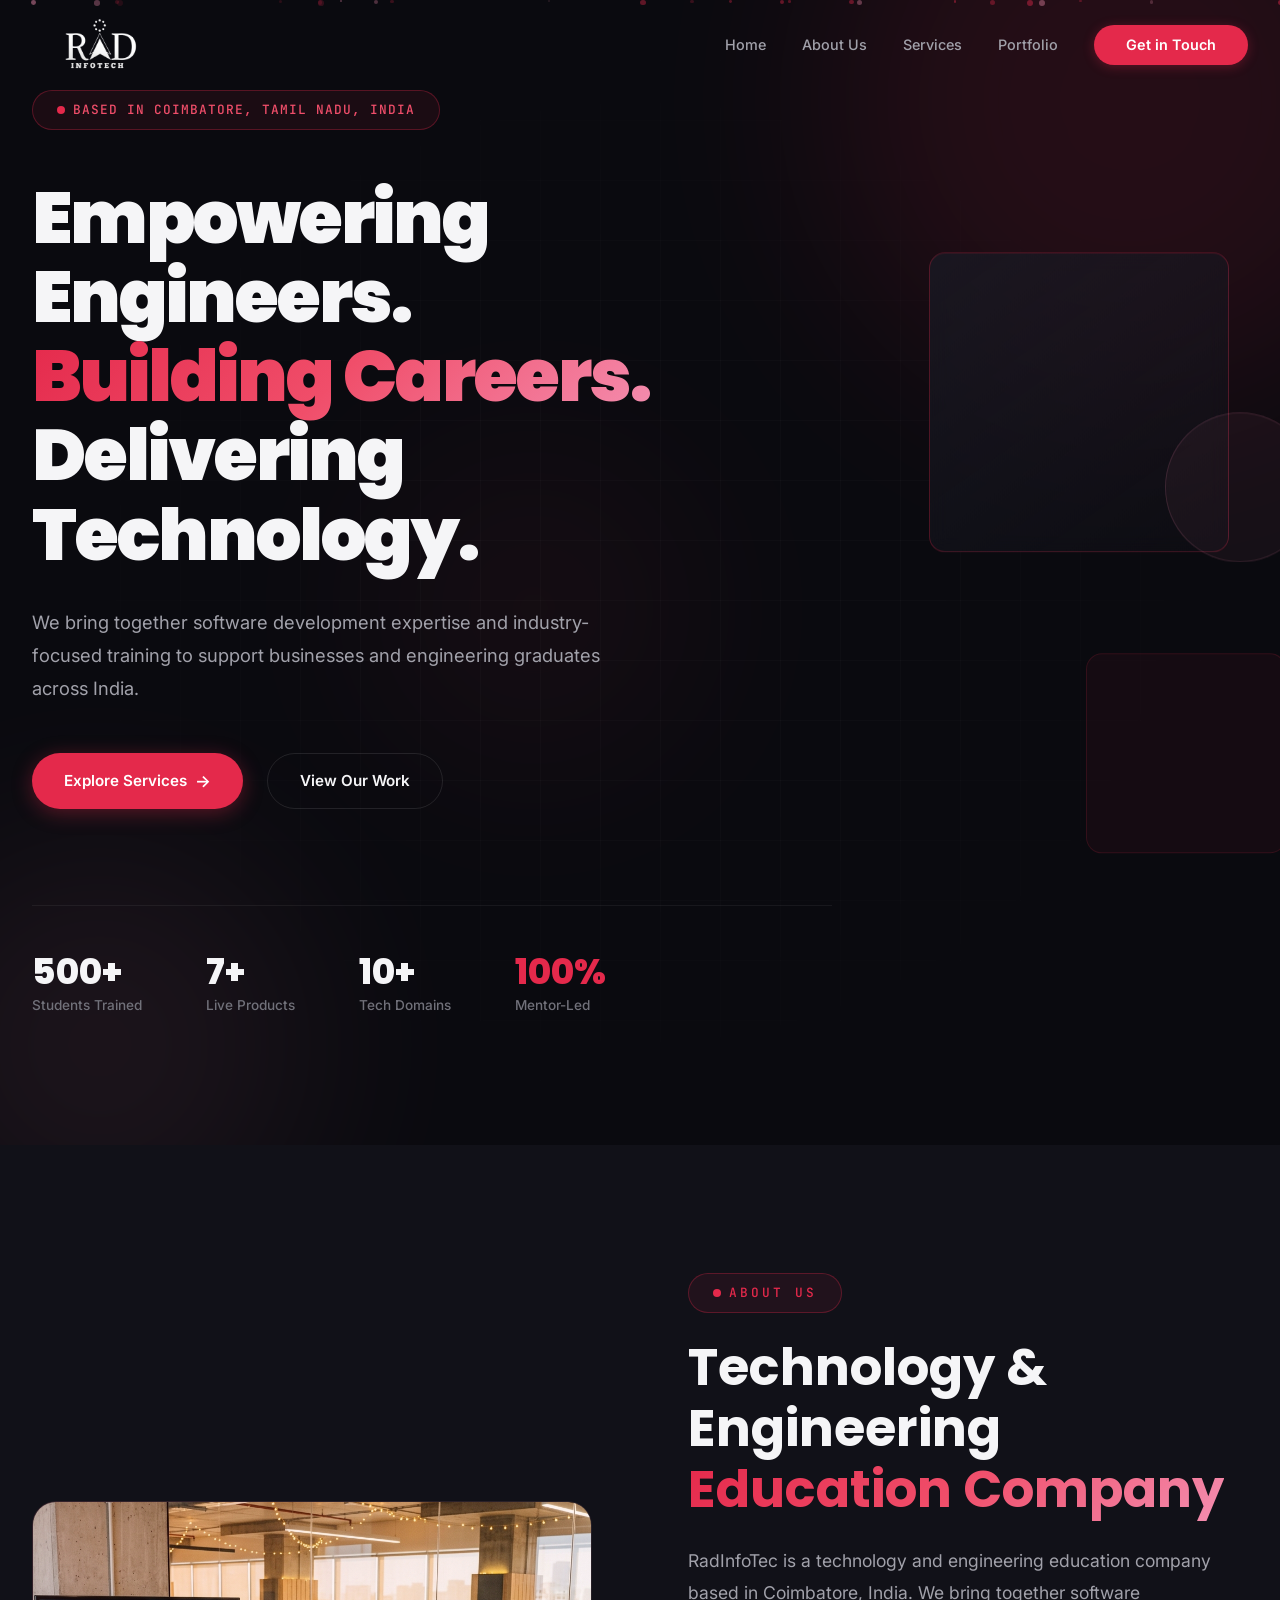
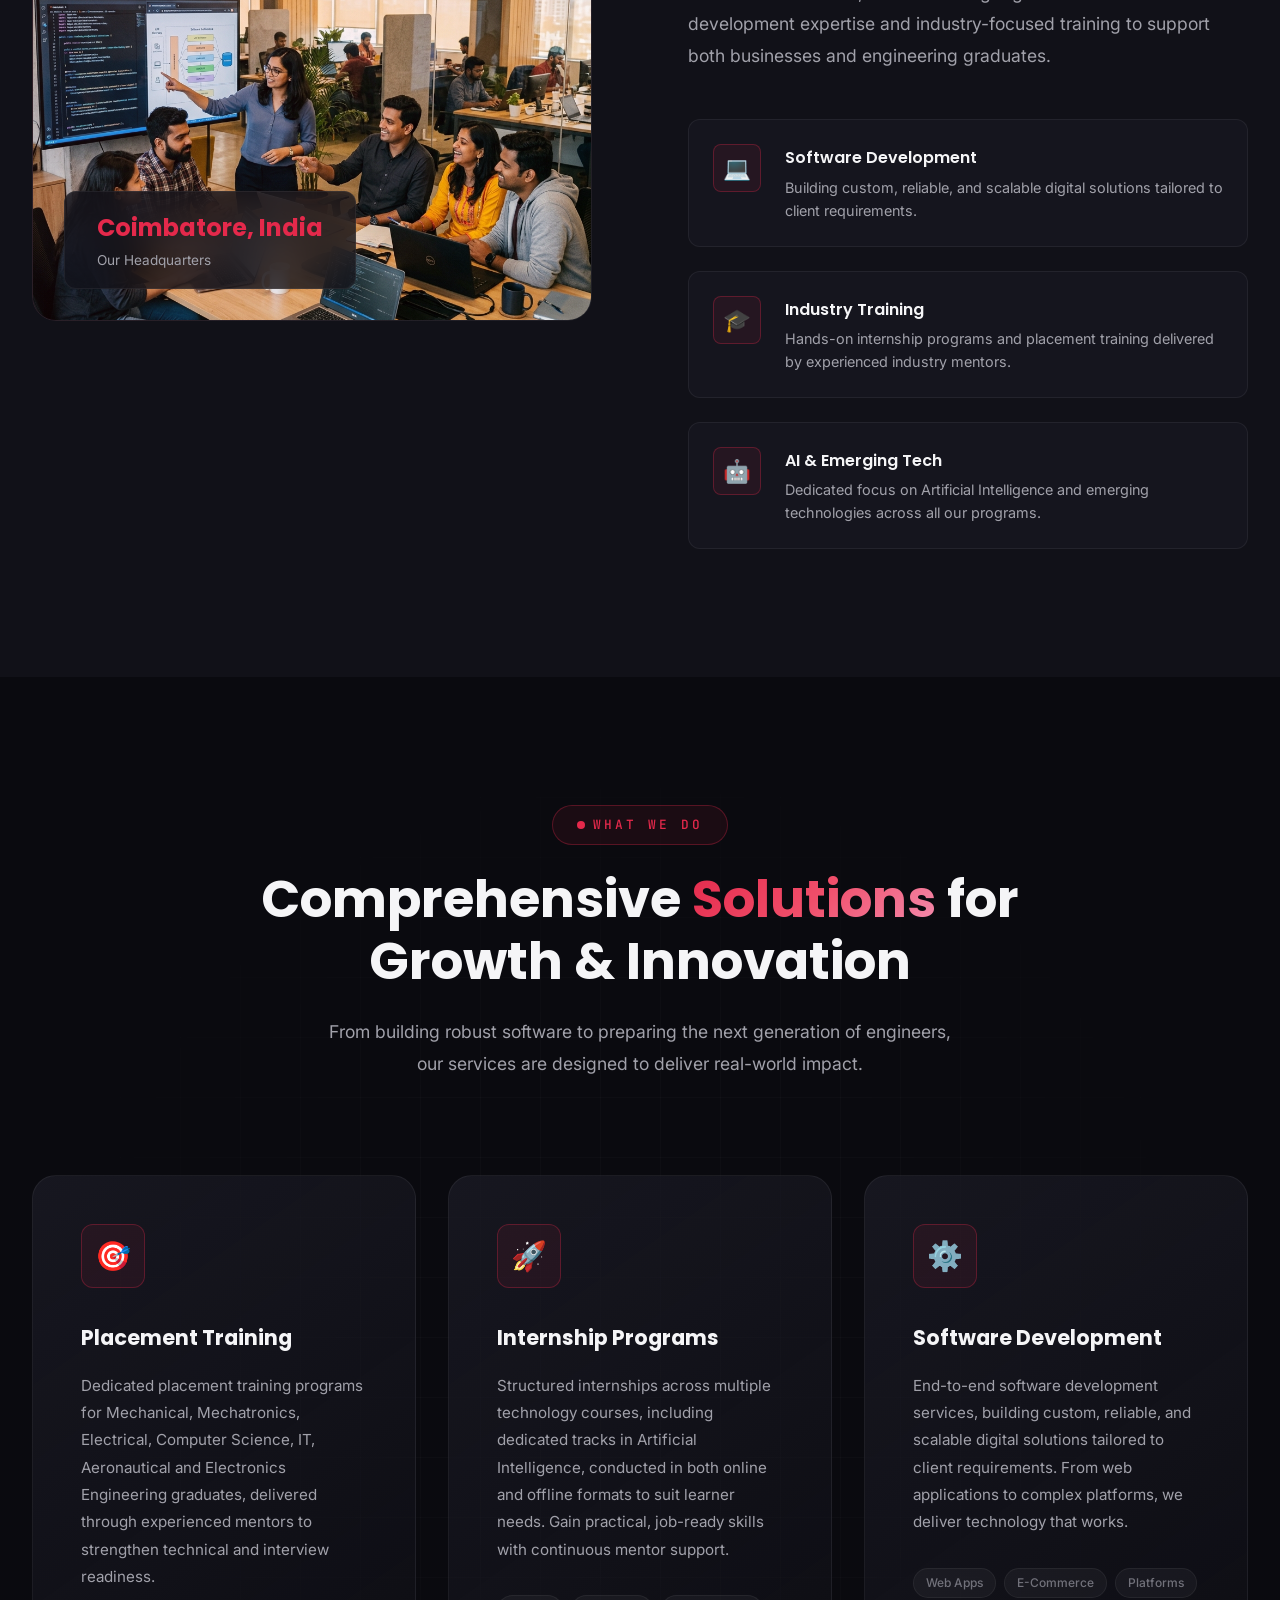
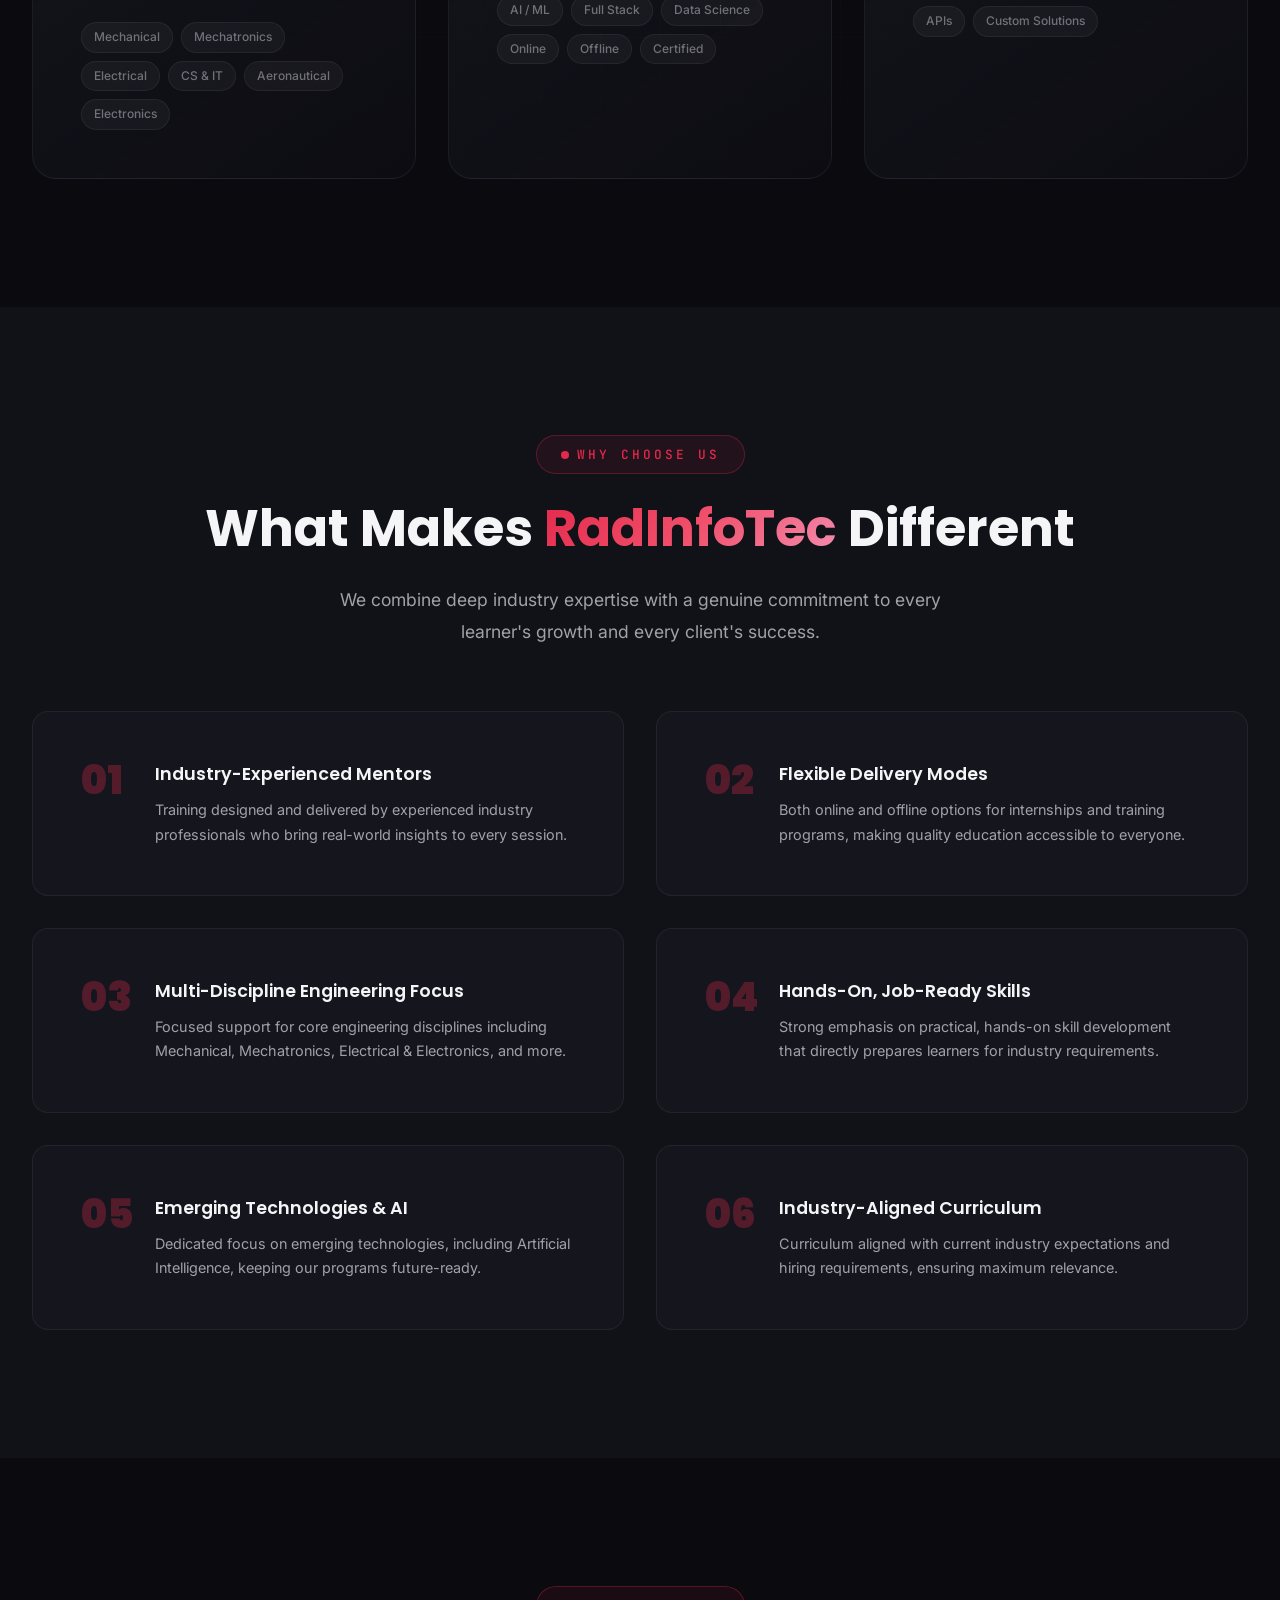
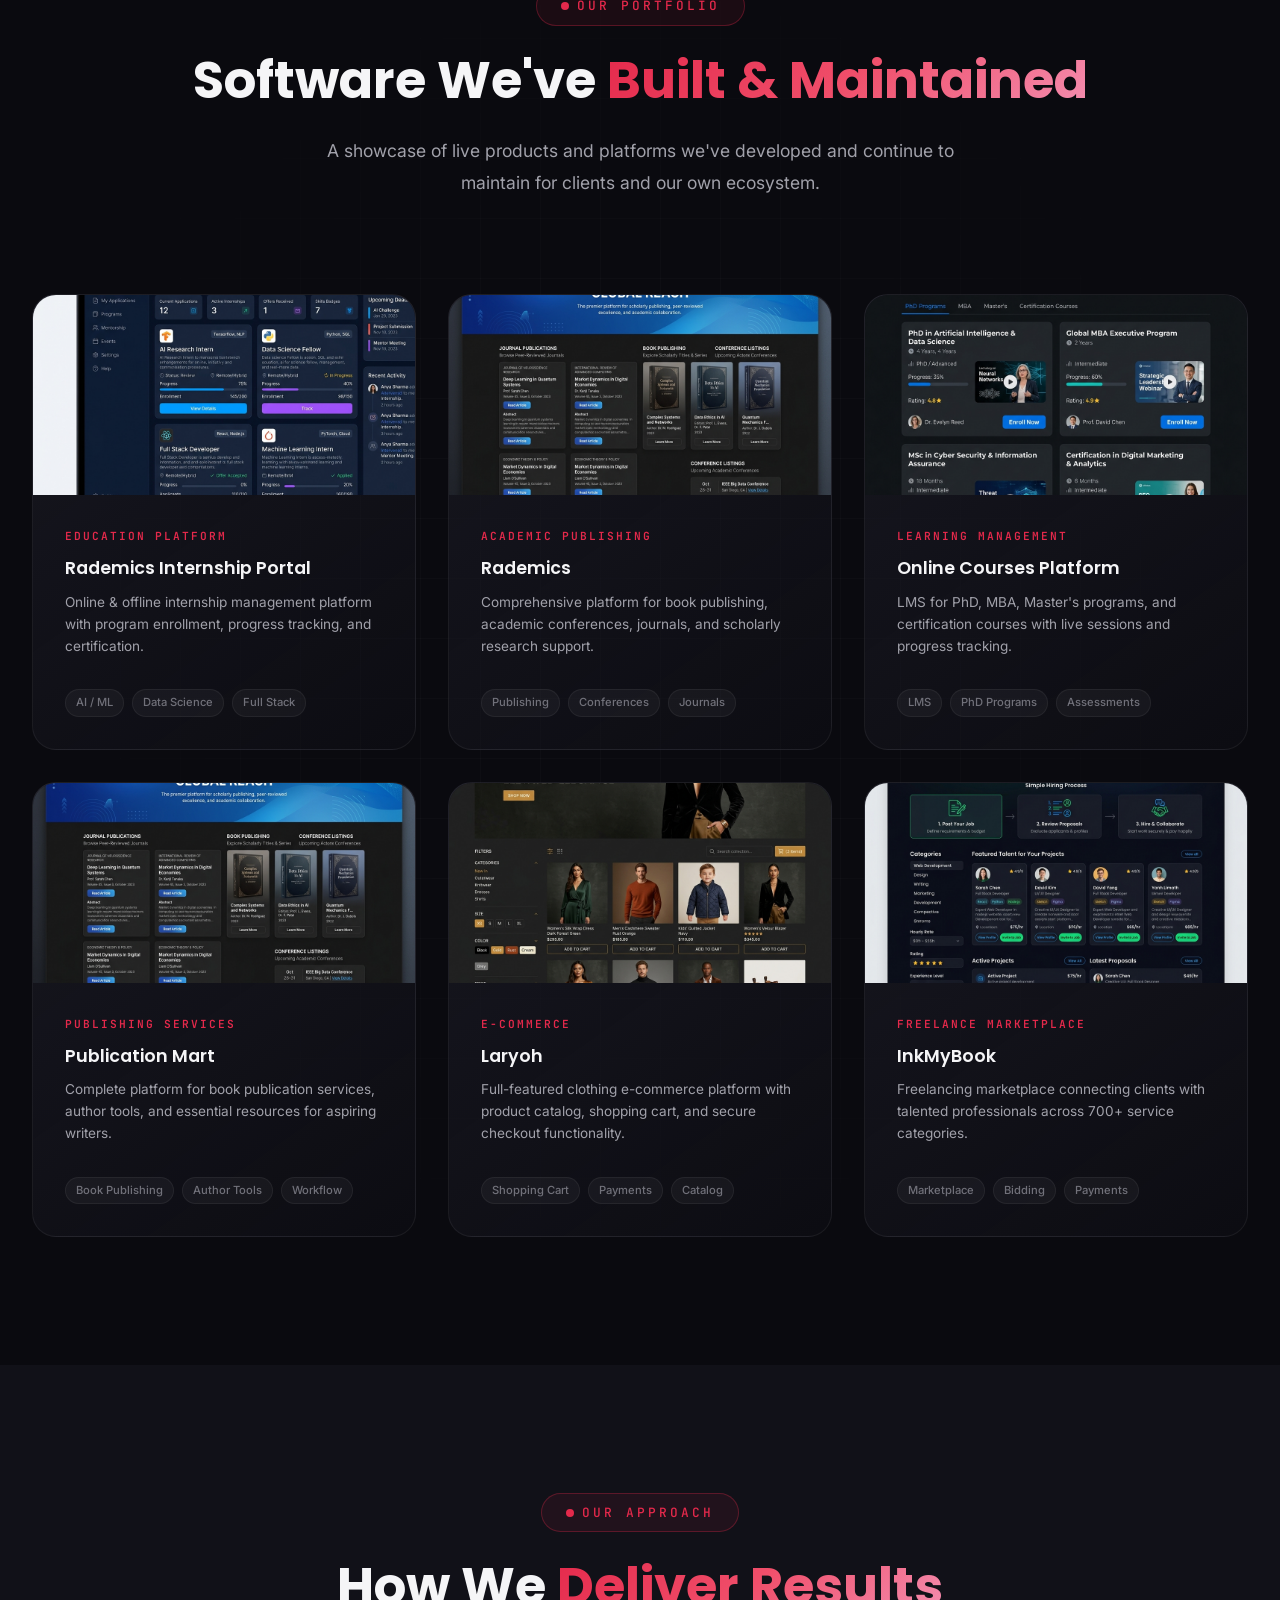
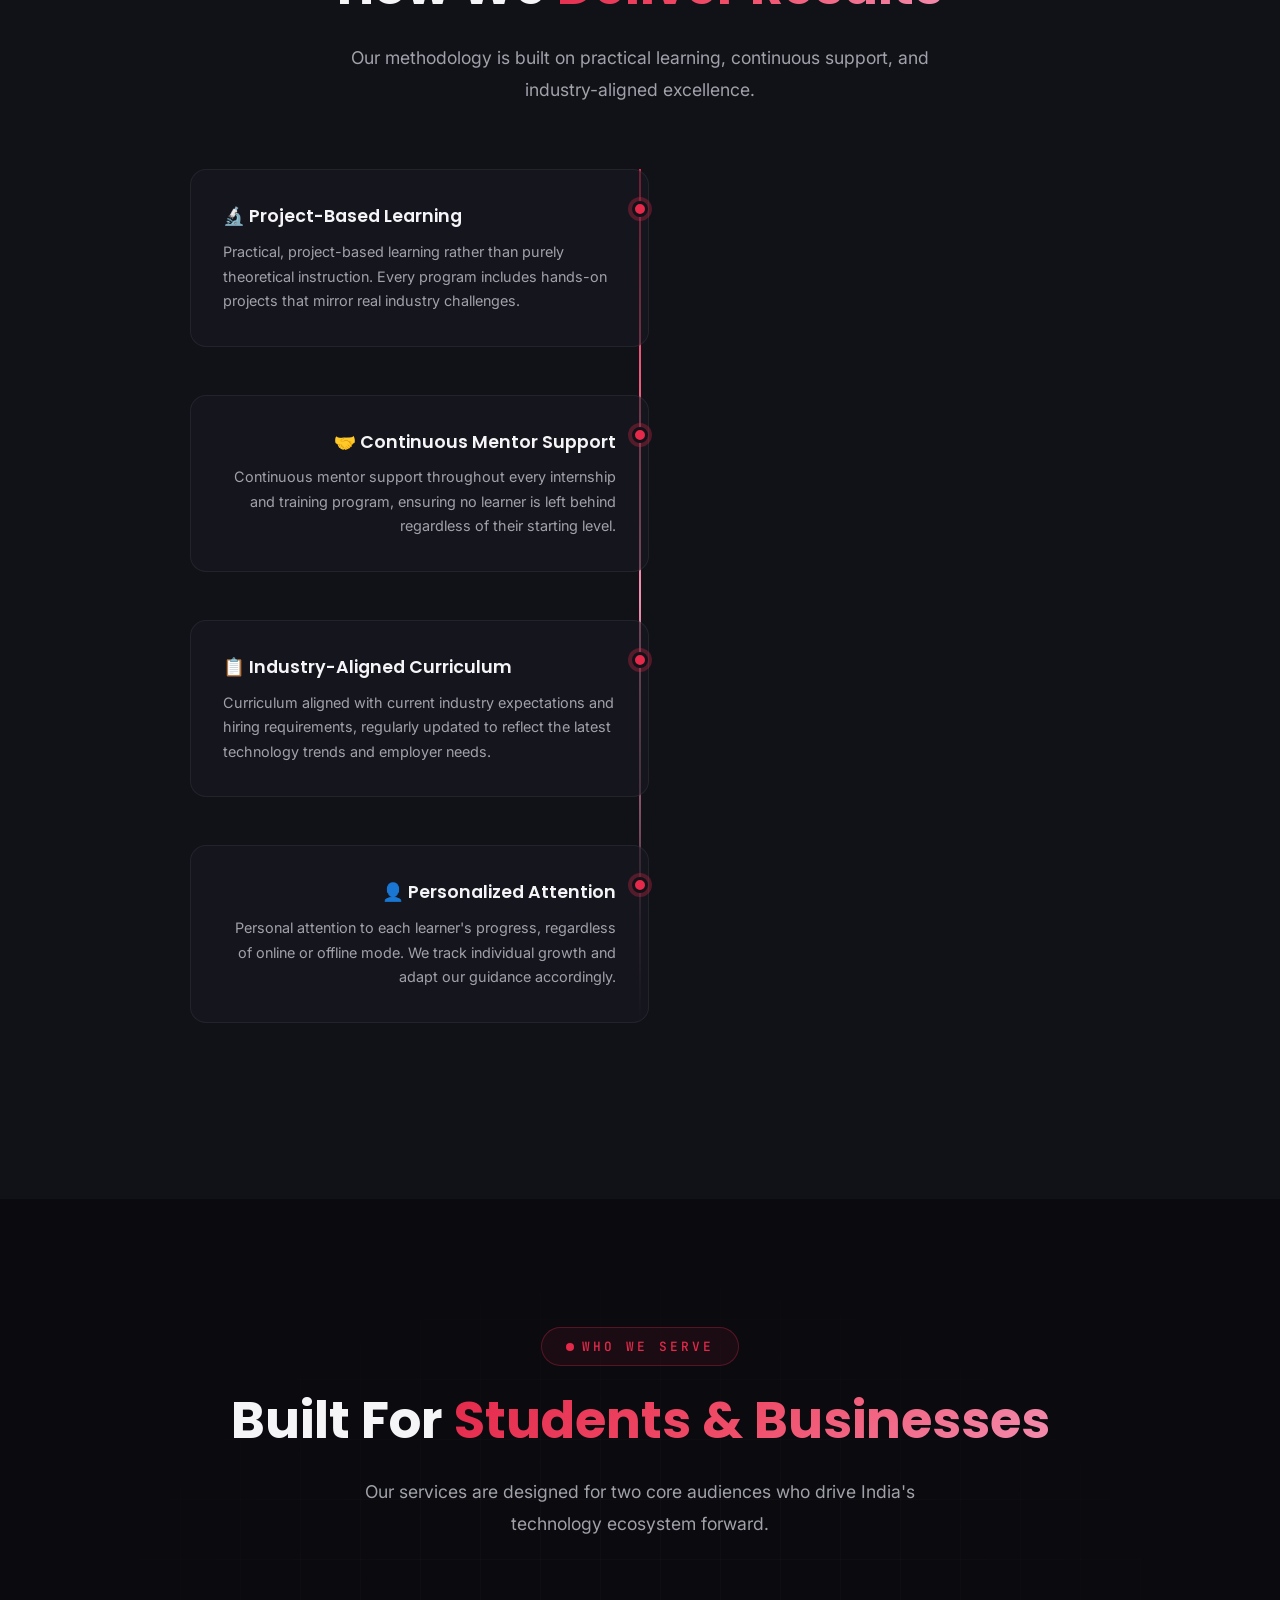
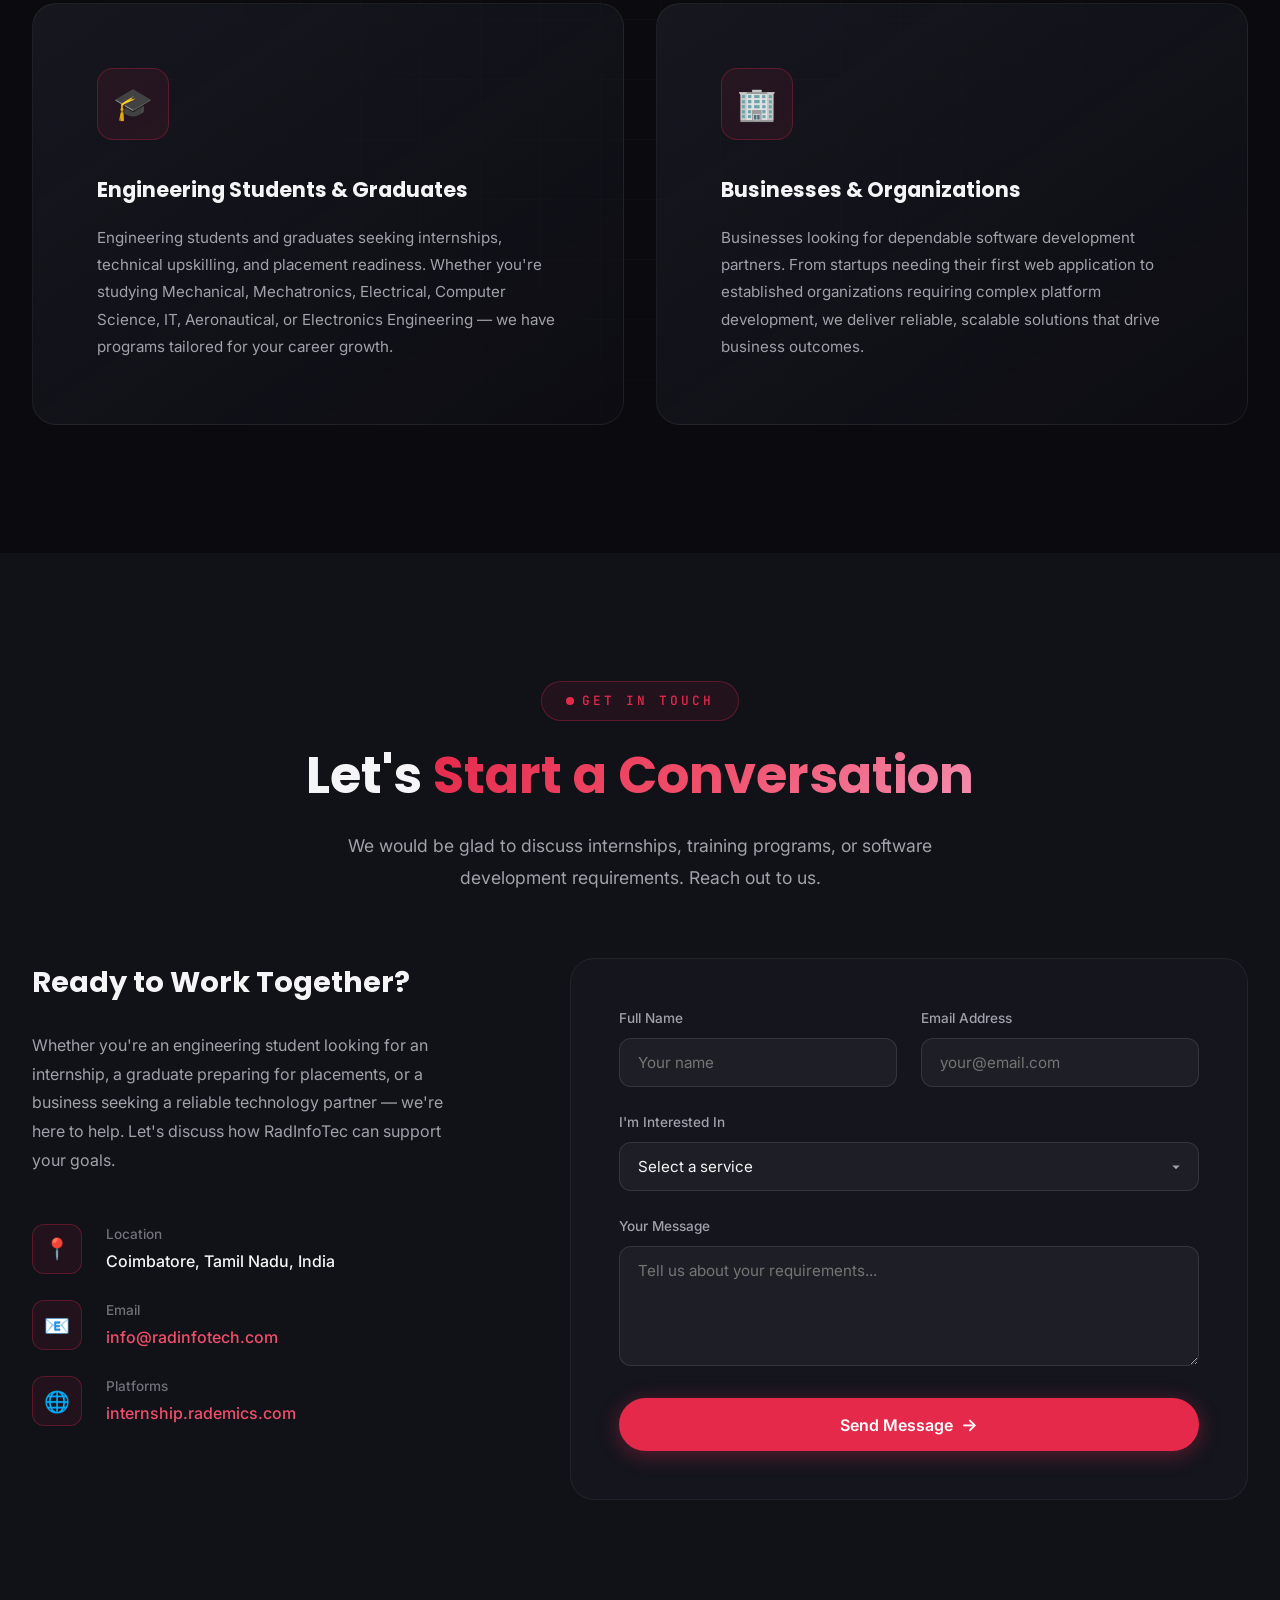
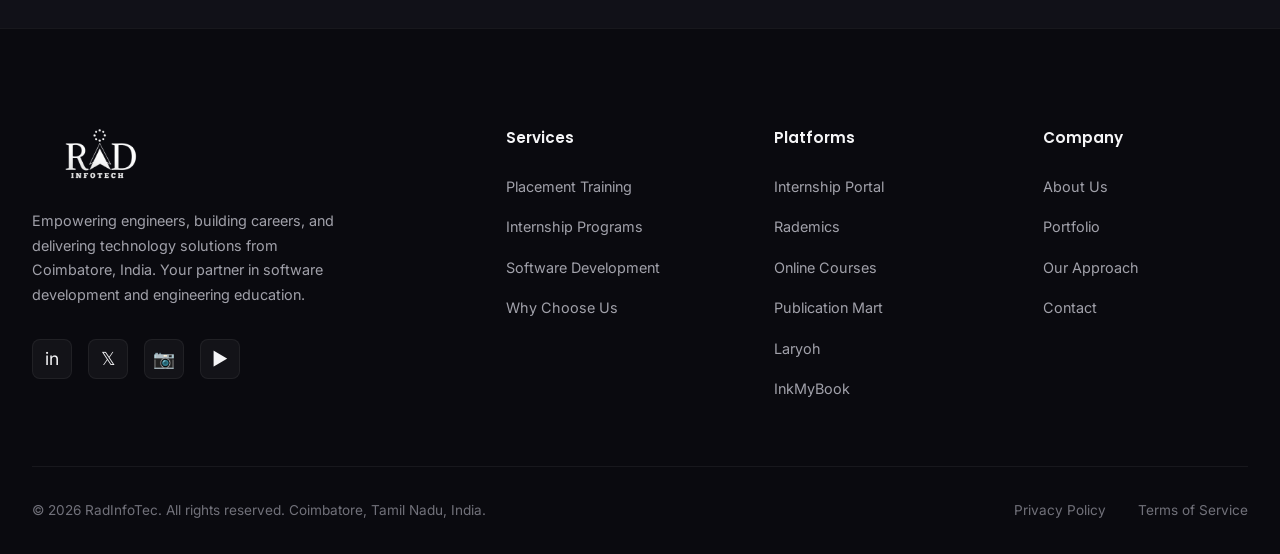
==== index.html @ cda8b194 "feat: Initial commit with SEO rebranding and multi-page expansion" ====
<!DOCTYPE html>
<html lang="en">
<head>
  <meta charset="UTF-8">
  <meta name="viewport" content="width=device-width, initial-scale=1.0">
  <meta name="description" content="RadInfoTec is a technology company providing software development, AI solutions, internship programs, placement training, and digital transformation services for students and businesses.">
  <meta name="keywords" content="RadInfoTec, software development, placement training, internship programs, Coimbatore, AI training, engineering education, technology company India">
  <meta name="author" content="RadInfoTec">
  <meta name="robots" content="index, follow">
  
  <!-- Open Graph -->
  <meta property="og:title" content="RadInfoTec | Software Development, Internship Programs, Placement Training & AI Solutions">
  <meta property="og:description" content="RadInfoTec is a technology company providing software development, AI solutions, internship programs, placement training, and digital transformation services for students and businesses.">
  <meta property="og:type" content="website">
  <meta property="og:url" content="https://radinfotec.com/">
  <meta property="og:image" content="https://radinfotec.com/assets/images/logo.png">
  
  <title>RadInfoTec | Software Development, Internship Programs, Placement Training & AI Solutions</title>
  
  <script type="application/ld+json">
  {
    "@context": "https://schema.org",
    "@type": "Organization",
    "name": "RadInfoTec",
    "url": "https://radinfotec.com",
    "logo": "https://radinfotec.com/assets/images/logo-white.png",
    "description": "Technology company specializing in software development, AI, internships, and placement training."
  }
  </script>
  
  <link rel="canonical" href="https://radinfotec.com/" />
  <link rel="icon" type="image/png" href="assets/images/logo-white.png">
  <link rel="stylesheet" href="css/style.css">
</head>
<body class="loading">

  <!-- Page Loader -->
  <div class="page-loader" id="page-loader">
    <div class="loader-content">
      <img src="assets/images/logo-white.png" alt="RadInfoTec" class="loader-logo">
      <div class="loader-bar">
        <div class="loader-bar-inner"></div>
      </div>
    </div>
  </div>

  <!-- Mobile Overlay -->
  <div class="mobile-overlay" id="mobile-overlay"></div>

  <!-- Back to Top -->
  <button class="back-to-top" id="back-to-top" aria-label="Back to top">↑</button>

  <!-- ===== NAVIGATION ===== -->
  <nav class="navbar" id="navbar">
    <div class="nav-inner">
      <a href="/" class="nav-logo" id="nav-logo">
        <img src="assets/images/logo-white.png" alt="RadInfoTec Logo">
      </a>
      
      <div class="nav-links" id="nav-links">
        <a href="/" class="nav-link">Home</a>
        <a href="/about.html" class="nav-link">About Us</a>
        <a href="/services.html" class="nav-link">Services</a>
        <a href="/portfolio.html" class="nav-link">Portfolio</a>
        <a href="/contact.html" class="nav-cta">Get in Touch</a>
      </div>
      
      <button class="nav-toggle" id="nav-toggle" aria-label="Toggle navigation">
        <span></span>
        <span></span>
        <span></span>
      </button>
    </div>
  </nav>

  <!-- ===== HERO SECTION ===== -->
  <section class="hero section" id="hero">
    <div class="hero-bg">
      <div class="bg-gradient-orb orb-1"></div>
      <div class="bg-gradient-orb orb-2"></div>
      <div class="bg-gradient-orb orb-3"></div>
      <div class="bg-grid"></div>
    </div>
    
    <div class="hero-particles" id="hero-particles"></div>
    
    <div class="container">
      <div class="hero-content">
        <div class="hero-badge">
          <span class="dot"></span>
          Based in Coimbatore, Tamil Nadu, India
        </div>
        
        <h1 class="hero-title">
          <span class="line">Empowering Engineers.</span>
          <span class="line"><span class="gradient-text">Building Careers.</span></span>
          <span class="line">Delivering Technology.</span>
        </h1>
        
        <p class="hero-description">
          We bring together software development expertise and industry-focused training to support businesses and engineering graduates across India.
        </p>
        
        <div class="hero-actions">
          <a href="#services" class="btn btn-primary" id="hero-cta-services">
            <span>Explore Services</span>
            <span class="icon">→</span>
          </a>
          <a href="#portfolio" class="btn btn-outline" id="hero-cta-portfolio">
            <span>View Our Work</span>
          </a>
        </div>
        
        <div class="hero-stats">
          <div class="hero-stat">
            <div class="hero-stat-number">
              <span data-target="500" data-suffix="+">0</span>
            </div>
            <div class="hero-stat-label">Students Trained</div>
          </div>
          <div class="hero-stat">
            <div class="hero-stat-number">
              <span data-target="7" data-suffix="+">0</span>
            </div>
            <div class="hero-stat-label">Live Products</div>
          </div>
          <div class="hero-stat">
            <div class="hero-stat-number">
              <span data-target="10" data-suffix="+">0</span>
            </div>
            <div class="hero-stat-label">Tech Domains</div>
          </div>
          <div class="hero-stat">
            <div class="hero-stat-number">
              <span class="accent" data-target="100" data-suffix="%">0</span>
            </div>
            <div class="hero-stat-label">Mentor-Led</div>
          </div>
        </div>
      </div>
    </div>
    
    <!-- Decorative floating shapes -->
    <div class="hero-visual">
      <div class="hero-shape hero-shape-1"></div>
      <div class="hero-shape hero-shape-2"></div>
      <div class="hero-shape hero-shape-3"></div>
    </div>
  </section>

  <!-- ===== ABOUT SECTION ===== -->
  <section class="about section" id="about">
    <div class="container">
      <div class="about-grid">
        <div class="about-image-wrapper reveal-left">
          <img src="assets/images/about-team.png" alt="RadInfoTec Team" class="about-image">
          <div class="about-image-overlay"></div>
          <div class="about-image-badge">
            <div class="badge-title">Coimbatore, India</div>
            <div class="badge-text">Our Headquarters</div>
          </div>
        </div>
        
        <div class="about-content reveal-right">
          <span class="section-label">About Us</span>
          <h2 class="section-title">
            Technology & Engineering <span class="highlight">Education Company</span>
          </h2>
          <p class="section-subtitle">
            RadInfoTec is a technology and engineering education company based in Coimbatore, India. We bring together software development expertise and industry-focused training to support both businesses and engineering graduates.
          </p>
          
          <div class="about-features">
            <div class="about-feature">
              <div class="about-feature-icon">💻</div>
              <div class="about-feature-text">
                <h4>Software Development</h4>
                <p>Building custom, reliable, and scalable digital solutions tailored to client requirements.</p>
              </div>
            </div>
            <div class="about-feature">
              <div class="about-feature-icon">🎓</div>
              <div class="about-feature-text">
                <h4>Industry Training</h4>
                <p>Hands-on internship programs and placement training delivered by experienced industry mentors.</p>
              </div>
            </div>
            <div class="about-feature">
              <div class="about-feature-icon">🤖</div>
              <div class="about-feature-text">
                <h4>AI & Emerging Tech</h4>
                <p>Dedicated focus on Artificial Intelligence and emerging technologies across all our programs.</p>
              </div>
            </div>
          </div>
        </div>
      </div>
    </div>
  </section>

  <!-- ===== SERVICES SECTION ===== -->
  <section class="services section" id="services">
    <div class="bg-grid"></div>
    <div class="container">
      <div class="services-header">
        <span class="section-label reveal">What We Do</span>
        <h2 class="section-title reveal delay-1">
          Comprehensive <span class="highlight">Solutions</span> for<br>Growth & Innovation
        </h2>
        <p class="section-subtitle mx-auto reveal delay-2">
          From building robust software to preparing the next generation of engineers, our services are designed to deliver real-world impact.
        </p>
      </div>
      
      <div class="services-grid">
        <!-- Service 1: Placement Training -->
        <div class="service-card reveal delay-1" id="service-placement">
          <div class="service-icon">🎯</div>
          <h3>Placement Training</h3>
          <p>
            Dedicated placement training programs for Mechanical, Mechatronics, Electrical, Computer Science, IT, Aeronautical and Electronics Engineering graduates, delivered through experienced mentors to strengthen technical and interview readiness.
          </p>
          <div class="service-tags">
            <span class="service-tag">Mechanical</span>
            <span class="service-tag">Mechatronics</span>
            <span class="service-tag">Electrical</span>
            <span class="service-tag">CS & IT</span>
            <span class="service-tag">Aeronautical</span>
            <span class="service-tag">Electronics</span>
          </div>
        </div>
        
        <!-- Service 2: Internship Programs -->
        <div class="service-card reveal delay-2" id="service-internship">
          <div class="service-icon">🚀</div>
          <h3>Internship Programs</h3>
          <p>
            Structured internships across multiple technology courses, including dedicated tracks in Artificial Intelligence, conducted in both online and offline formats to suit learner needs. Gain practical, job-ready skills with continuous mentor support.
          </p>
          <div class="service-tags">
            <span class="service-tag">AI / ML</span>
            <span class="service-tag">Full Stack</span>
            <span class="service-tag">Data Science</span>
            <span class="service-tag">Online</span>
            <span class="service-tag">Offline</span>
            <span class="service-tag">Certified</span>
          </div>
        </div>
        
        <!-- Service 3: Software Development -->
        <div class="service-card reveal delay-3" id="service-software">
          <div class="service-icon">⚙️</div>
          <h3>Software Development</h3>
          <p>
            End-to-end software development services, building custom, reliable, and scalable digital solutions tailored to client requirements. From web applications to complex platforms, we deliver technology that works.
          </p>
          <div class="service-tags">
            <span class="service-tag">Web Apps</span>
            <span class="service-tag">E-Commerce</span>
            <span class="service-tag">Platforms</span>
            <span class="service-tag">APIs</span>
            <span class="service-tag">Custom Solutions</span>
          </div>
        </div>
      </div>
    </div>
  </section>

  <!-- ===== WHY CHOOSE US SECTION ===== -->
  <section class="why-us section" id="why-us">
    <div class="container">
      <div class="text-center">
        <span class="section-label reveal">Why Choose Us</span>
        <h2 class="section-title reveal delay-1">
          What Makes <span class="highlight">RadInfoTec</span> Different
        </h2>
        <p class="section-subtitle mx-auto reveal delay-2">
          We combine deep industry expertise with a genuine commitment to every learner's growth and every client's success.
        </p>
      </div>
      
      <div class="why-us-grid">
        <div class="why-card reveal delay-1" id="why-mentors">
          <div class="why-card-number">01</div>
          <div>
            <h4>Industry-Experienced Mentors</h4>
            <p>Training designed and delivered by experienced industry professionals who bring real-world insights to every session.</p>
          </div>
        </div>
        
        <div class="why-card reveal delay-2" id="why-flexible">
          <div class="why-card-number">02</div>
          <div>
            <h4>Flexible Delivery Modes</h4>
            <p>Both online and offline options for internships and training programs, making quality education accessible to everyone.</p>
          </div>
        </div>
        
        <div class="why-card reveal delay-3" id="why-engineering">
          <div class="why-card-number">03</div>
          <div>
            <h4>Multi-Discipline Engineering Focus</h4>
            <p>Focused support for core engineering disciplines including Mechanical, Mechatronics, Electrical & Electronics, and more.</p>
          </div>
        </div>
        
        <div class="why-card reveal delay-4" id="why-practical">
          <div class="why-card-number">04</div>
          <div>
            <h4>Hands-On, Job-Ready Skills</h4>
            <p>Strong emphasis on practical, hands-on skill development that directly prepares learners for industry requirements.</p>
          </div>
        </div>
        
        <div class="why-card reveal delay-5" id="why-ai">
          <div class="why-card-number">05</div>
          <div>
            <h4>Emerging Technologies & AI</h4>
            <p>Dedicated focus on emerging technologies, including Artificial Intelligence, keeping our programs future-ready.</p>
          </div>
        </div>
        
        <div class="why-card reveal delay-1" id="why-curriculum">
          <div class="why-card-number">06</div>
          <div>
            <h4>Industry-Aligned Curriculum</h4>
            <p>Curriculum aligned with current industry expectations and hiring requirements, ensuring maximum relevance.</p>
          </div>
        </div>
      </div>
    </div>
  </section>

  <!-- ===== PORTFOLIO SECTION ===== -->
  <section class="portfolio section" id="portfolio">
    <div class="bg-grid"></div>
    <div class="container">
      <div class="portfolio-header">
        <span class="section-label reveal">Our Portfolio</span>
        <h2 class="section-title reveal delay-1">
          Software We've <span class="highlight">Built & Maintained</span>
        </h2>
        <p class="section-subtitle mx-auto reveal delay-2">
          A showcase of live products and platforms we've developed and continue to maintain for clients and our own ecosystem.
        </p>
      </div>
      
      <div class="portfolio-grid">
        <!-- 1. Internship Portal -->
        <div class="portfolio-card reveal delay-1" id="portfolio-internship">
          <div class="portfolio-preview">
            <img src="assets/images/portfolio-internship.png" alt="Rademics Internship Portal" loading="lazy">
            <div class="portfolio-overlay">
              <a href="https://internship.rademics.com/" target="_blank" rel="noopener noreferrer" class="portfolio-visit">Visit Site →</a>
            </div>
          </div>
          <div class="portfolio-info">
            <div class="portfolio-category">Education Platform</div>
            <h3>Rademics Internship Portal</h3>
            <p>Online & offline internship management platform with program enrollment, progress tracking, and certification.</p>
          </div>
          <div class="portfolio-tech">
            <span>AI / ML</span>
            <span>Data Science</span>
            <span>Full Stack</span>
          </div>
        </div>
        
        <!-- 2. Rademics -->
        <div class="portfolio-card reveal delay-2" id="portfolio-rademics">
          <div class="portfolio-preview">
            <img src="assets/images/portfolio-rademics.png" alt="Rademics Publishing Platform" loading="lazy">
            <div class="portfolio-overlay">
              <a href="https://rademics.com/" target="_blank" rel="noopener noreferrer" class="portfolio-visit">Visit Site →</a>
            </div>
          </div>
          <div class="portfolio-info">
            <div class="portfolio-category">Academic Publishing</div>
            <h3>Rademics</h3>
            <p>Comprehensive platform for book publishing, academic conferences, journals, and scholarly research support.</p>
          </div>
          <div class="portfolio-tech">
            <span>Publishing</span>
            <span>Conferences</span>
            <span>Journals</span>
          </div>
        </div>
        
        <!-- 3. Online Courses -->
        <div class="portfolio-card reveal delay-3" id="portfolio-courses">
          <div class="portfolio-preview">
            <img src="assets/images/portfolio-courses.png" alt="Rademics Online Courses" loading="lazy">
            <div class="portfolio-overlay">
              <a href="https://onlinecourses.rademics.com/index" target="_blank" rel="noopener noreferrer" class="portfolio-visit">Visit Site →</a>
            </div>
          </div>
          <div class="portfolio-info">
            <div class="portfolio-category">Learning Management</div>
            <h3>Online Courses Platform</h3>
            <p>LMS for PhD, MBA, Master's programs, and certification courses with live sessions and progress tracking.</p>
          </div>
          <div class="portfolio-tech">
            <span>LMS</span>
            <span>PhD Programs</span>
            <span>Assessments</span>
          </div>
        </div>
        
        <!-- 4. Publication Mart -->
        <div class="portfolio-card reveal delay-1" id="portfolio-pubmart">
          <div class="portfolio-preview">
            <img src="assets/images/portfolio-rademics.png" alt="Publication Mart" loading="lazy">
            <div class="portfolio-overlay">
              <a href="https://publicationmart.com/" target="_blank" rel="noopener noreferrer" class="portfolio-visit">Visit Site →</a>
            </div>
          </div>
          <div class="portfolio-info">
            <div class="portfolio-category">Publishing Services</div>
            <h3>Publication Mart</h3>
            <p>Complete platform for book publication services, author tools, and essential resources for aspiring writers.</p>
          </div>
          <div class="portfolio-tech">
            <span>Book Publishing</span>
            <span>Author Tools</span>
            <span>Workflow</span>
          </div>
        </div>
        
        <!-- 5. Laryoh -->
        <div class="portfolio-card reveal delay-2" id="portfolio-laryoh">
          <div class="portfolio-preview">
            <img src="assets/images/portfolio-laryoh.png" alt="Laryoh E-Commerce" loading="lazy">
            <div class="portfolio-overlay">
              <a href="https://laryoh.com/index" target="_blank" rel="noopener noreferrer" class="portfolio-visit">Visit Site →</a>
            </div>
          </div>
          <div class="portfolio-info">
            <div class="portfolio-category">E-Commerce</div>
            <h3>Laryoh</h3>
            <p>Full-featured clothing e-commerce platform with product catalog, shopping cart, and secure checkout functionality.</p>
          </div>
          <div class="portfolio-tech">
            <span>Shopping Cart</span>
            <span>Payments</span>
            <span>Catalog</span>
          </div>
        </div>
        
        <!-- 6. InkMyBook -->
        <div class="portfolio-card reveal delay-3" id="portfolio-inkmybook">
          <div class="portfolio-preview">
            <img src="assets/images/portfolio-inkmybook.png" alt="InkMyBook Freelancing Platform" loading="lazy">
            <div class="portfolio-overlay">
              <a href="https://www.inkmybook.com/" target="_blank" rel="noopener noreferrer" class="portfolio-visit">Visit Site →</a>
            </div>
          </div>
          <div class="portfolio-info">
            <div class="portfolio-category">Freelance Marketplace</div>
            <h3>InkMyBook</h3>
            <p>Freelancing marketplace connecting clients with talented professionals across 700+ service categories.</p>
          </div>
          <div class="portfolio-tech">
            <span>Marketplace</span>
            <span>Bidding</span>
            <span>Payments</span>
          </div>
        </div>
      </div>
    </div>
  </section>

  <!-- ===== APPROACH SECTION ===== -->
  <section class="approach section" id="approach">
    <div class="container">
      <div class="text-center">
        <span class="section-label reveal">Our Approach</span>
        <h2 class="section-title reveal delay-1">
          How We <span class="highlight">Deliver Results</span>
        </h2>
        <p class="section-subtitle mx-auto reveal delay-2">
          Our methodology is built on practical learning, continuous support, and industry-aligned excellence.
        </p>
      </div>
      
      <div class="approach-timeline">
        <div class="approach-item reveal">
          <div class="approach-item-content">
            <h4>🔬 Project-Based Learning</h4>
            <p>Practical, project-based learning rather than purely theoretical instruction. Every program includes hands-on projects that mirror real industry challenges.</p>
          </div>
          <div class="approach-dot"></div>
          <div class="approach-spacer"></div>
        </div>
        
        <div class="approach-item reveal delay-1">
          <div class="approach-spacer"></div>
          <div class="approach-dot"></div>
          <div class="approach-item-content">
            <h4>🤝 Continuous Mentor Support</h4>
            <p>Continuous mentor support throughout every internship and training program, ensuring no learner is left behind regardless of their starting level.</p>
          </div>
        </div>
        
        <div class="approach-item reveal delay-2">
          <div class="approach-item-content">
            <h4>📋 Industry-Aligned Curriculum</h4>
            <p>Curriculum aligned with current industry expectations and hiring requirements, regularly updated to reflect the latest technology trends and employer needs.</p>
          </div>
          <div class="approach-dot"></div>
          <div class="approach-spacer"></div>
        </div>
        
        <div class="approach-item reveal delay-3">
          <div class="approach-spacer"></div>
          <div class="approach-dot"></div>
          <div class="approach-item-content">
            <h4>👤 Personalized Attention</h4>
            <p>Personal attention to each learner's progress, regardless of online or offline mode. We track individual growth and adapt our guidance accordingly.</p>
          </div>
        </div>
      </div>
    </div>
  </section>

  <!-- ===== WHO WE SERVE SECTION ===== -->
  <section class="audience section" id="audience">
    <div class="bg-grid"></div>
    <div class="container">
      <div class="text-center">
        <span class="section-label reveal">Who We Serve</span>
        <h2 class="section-title reveal delay-1">
          Built For <span class="highlight">Students & Businesses</span>
        </h2>
        <p class="section-subtitle mx-auto reveal delay-2">
          Our services are designed for two core audiences who drive India's technology ecosystem forward.
        </p>
      </div>
      
      <div class="audience-cards">
        <div class="audience-card reveal delay-1" id="audience-students">
          <div class="audience-card-icon">🎓</div>
          <h3>Engineering Students & Graduates</h3>
          <p>
            Engineering students and graduates seeking internships, technical upskilling, and placement readiness. Whether you're studying Mechanical, Mechatronics, Electrical, Computer Science, IT, Aeronautical, or Electronics Engineering — we have programs tailored for your career growth.
          </p>
        </div>
        
        <div class="audience-card reveal delay-2" id="audience-businesses">
          <div class="audience-card-icon">🏢</div>
          <h3>Businesses & Organizations</h3>
          <p>
            Businesses looking for dependable software development partners. From startups needing their first web application to established organizations requiring complex platform development, we deliver reliable, scalable solutions that drive business outcomes.
          </p>
        </div>
      </div>
    </div>
  </section>

  <!-- ===== CONTACT SECTION ===== -->
  <section class="contact section" id="contact">
    <div class="container">
      <div class="text-center">
        <span class="section-label reveal">Get in Touch</span>
        <h2 class="section-title reveal delay-1">
          Let's <span class="highlight">Start a Conversation</span>
        </h2>
        <p class="section-subtitle mx-auto reveal delay-2">
          We would be glad to discuss internships, training programs, or software development requirements. Reach out to us.
        </p>
      </div>
      
      <div class="contact-grid">
        <div class="contact-info reveal-left">
          <h3>Ready to Work Together?</h3>
          <p>
            Whether you're an engineering student looking for an internship, a graduate preparing for placements, or a business seeking a reliable technology partner — we're here to help. Let's discuss how RadInfoTec can support your goals.
          </p>
          
          <div class="contact-details">
            <div class="contact-detail">
              <div class="contact-detail-icon">📍</div>
              <div class="contact-detail-text">
                <h4>Location</h4>
                <p>Coimbatore, Tamil Nadu, India</p>
              </div>
            </div>
            
            <div class="contact-detail">
              <div class="contact-detail-icon">📧</div>
              <div class="contact-detail-text">
                <h4>Email</h4>
                <p><a href="mailto:info@radinfotech.com">info@radinfotech.com</a></p>
              </div>
            </div>
            
            <div class="contact-detail">
              <div class="contact-detail-icon">🌐</div>
              <div class="contact-detail-text">
                <h4>Platforms</h4>
                <p><a href="https://internship.rademics.com/" target="_blank" rel="noopener">internship.rademics.com</a></p>
              </div>
            </div>
          </div>
        </div>
        
        <div class="contact-form-wrapper reveal-right">
          <form class="contact-form" id="contact-form">
            <div class="form-row">
              <div class="form-group">
                <label for="contact-name">Full Name</label>
                <input type="text" id="contact-name" name="name" placeholder="Your name" required>
              </div>
              <div class="form-group">
                <label for="contact-email">Email Address</label>
                <input type="email" id="contact-email" name="email" placeholder="your@email.com" required>
              </div>
            </div>
            
            <div class="form-group">
              <label for="contact-interest">I'm Interested In</label>
              <select id="contact-interest" name="interest" required>
                <option value="" disabled selected>Select a service</option>
                <option value="internship">Internship Programs</option>
                <option value="placement">Placement Training</option>
                <option value="software">Software Development</option>
                <option value="ai-training">AI / ML Training</option>
                <option value="other">Other</option>
              </select>
            </div>
            
            <div class="form-group">
              <label for="contact-message">Your Message</label>
              <textarea id="contact-message" name="message" placeholder="Tell us about your requirements..." required></textarea>
            </div>
            
            <button type="submit" class="btn btn-primary btn-submit" id="contact-submit">
              <span>Send Message</span>
              <span class="icon">→</span>
            </button>
          </form>
        </div>
      </div>
    </div>
  </section>

  <!-- ===== FOOTER ===== -->
  <footer class="footer" id="footer">
    <div class="container">
      <div class="footer-grid">
        <div class="footer-brand">
          <a href="/" class="nav-logo">
            <img src="assets/images/logo-white.png" alt="RadInfoTec Logo">
          </a>
          <p>
            Empowering engineers, building careers, and delivering technology solutions from Coimbatore, India. Your partner in software development and engineering education.
          </p>
          <div class="footer-socials">
            <a href="#" class="footer-social" aria-label="LinkedIn">in</a>
            <a href="#" class="footer-social" aria-label="Twitter">𝕏</a>
            <a href="#" class="footer-social" aria-label="Instagram">📷</a>
            <a href="#" class="footer-social" aria-label="YouTube">▶</a>
          </div>
        </div>
        
        <div class="footer-column">
          <h4>Services</h4>
          <div class="footer-links">
            <a href="#service-placement" class="footer-link">Placement Training</a>
            <a href="#service-internship" class="footer-link">Internship Programs</a>
            <a href="#service-software" class="footer-link">Software Development</a>
            <a href="#why-us" class="footer-link">Why Choose Us</a>
          </div>
        </div>
        
        <div class="footer-column">
          <h4>Platforms</h4>
          <div class="footer-links">
            <a href="https://internship.rademics.com/" target="_blank" rel="noopener" class="footer-link">Internship Portal</a>
            <a href="https://rademics.com/" target="_blank" rel="noopener" class="footer-link">Rademics</a>
            <a href="https://onlinecourses.rademics.com/index" target="_blank" rel="noopener" class="footer-link">Online Courses</a>
            <a href="https://publicationmart.com/" target="_blank" rel="noopener" class="footer-link">Publication Mart</a>
            <a href="https://laryoh.com/index" target="_blank" rel="noopener" class="footer-link">Laryoh</a>
            <a href="https://www.inkmybook.com/" target="_blank" rel="noopener" class="footer-link">InkMyBook</a>
          </div>
        </div>
        
        <div class="footer-column">
          <h4>Company</h4>
          <div class="footer-links">
            <a href="#about" class="footer-link">About Us</a>
            <a href="#portfolio" class="footer-link">Portfolio</a>
            <a href="#approach" class="footer-link">Our Approach</a>
            <a href="#contact" class="footer-link">Contact</a>
          </div>
        </div>
      </div>
      
      <div class="footer-bottom">
        <p>&copy; <span id="current-year">2026</span> RadInfoTec. All rights reserved. Coimbatore, Tamil Nadu, India.</p>
        <div class="footer-bottom-links">
          <a href="#">Privacy Policy</a>
          <a href="#">Terms of Service</a>
        </div>
      </div>
    </div>
  </footer>

  <script src="js/main.js"></script>
</body>
</html>
---- css/style.css ----
/* ============================================
   RAD INFOTECH - Design System & Styles
   ============================================ */

/* --- Google Fonts Import --- */
@import url('https://fonts.googleapis.com/css2?family=Inter:wght@300;400;500;600;700;800;900&family=Poppins:wght@300;400;500;600;700;800;900&family=JetBrains+Mono:wght@400;500;600&display=swap');

/* --- CSS Custom Properties (Design Tokens) --- */
:root {
  /* Brand Colors - Derived from Logo */
  --crimson: #E4294B;
  --crimson-dark: #C41E3A;
  --crimson-light: #F04E6A;
  --crimson-glow: rgba(228, 41, 75, 0.3);
  --crimson-subtle: rgba(228, 41, 75, 0.08);
  
  --pink-accent: #F48FB1;
  --pink-light: #F8BBD0;
  --pink-glow: rgba(244, 143, 177, 0.25);

  /* Dark Theme */
  --bg-primary: #0A0A0F;
  --bg-secondary: #111118;
  --bg-tertiary: #1A1A24;
  --bg-card: rgba(26, 26, 36, 0.6);
  --bg-glass: rgba(17, 17, 24, 0.75);
  --bg-glass-hover: rgba(26, 26, 36, 0.85);
  
  /* Text */
  --text-primary: #F5F5F7;
  --text-secondary: #A1A1AA;
  --text-muted: #71717A;
  --text-accent: #E4294B;

  /* Borders */
  --border-subtle: rgba(255, 255, 255, 0.06);
  --border-light: rgba(255, 255, 255, 0.1);
  --border-accent: rgba(228, 41, 75, 0.3);

  /* Gradients */
  --gradient-crimson: linear-gradient(135deg, #E4294B, #F04E6A, #F48FB1);
  --gradient-dark: linear-gradient(135deg, #0A0A0F, #111118, #1A1A24);
  --gradient-card: linear-gradient(145deg, rgba(26, 26, 36, 0.8), rgba(17, 17, 24, 0.4));
  --gradient-glow: radial-gradient(ellipse at center, rgba(228, 41, 75, 0.15), transparent 70%);
  --gradient-hero: linear-gradient(180deg, rgba(10, 10, 15, 0.3) 0%, rgba(10, 10, 15, 0.9) 80%, #0A0A0F 100%);

  /* Shadows */
  --shadow-sm: 0 2px 8px rgba(0, 0, 0, 0.3);
  --shadow-md: 0 4px 24px rgba(0, 0, 0, 0.4);
  --shadow-lg: 0 8px 48px rgba(0, 0, 0, 0.5);
  --shadow-crimson: 0 4px 30px rgba(228, 41, 75, 0.2);
  --shadow-glow: 0 0 40px rgba(228, 41, 75, 0.15);

  /* Spacing */
  --space-xs: 0.25rem;
  --space-sm: 0.5rem;
  --space-md: 1rem;
  --space-lg: 1.5rem;
  --space-xl: 2rem;
  --space-2xl: 3rem;
  --space-3xl: 4rem;
  --space-4xl: 6rem;
  --space-5xl: 8rem;

  /* Typography */
  --font-primary: 'Inter', -apple-system, BlinkMacSystemFont, sans-serif;
  --font-display: 'Poppins', 'Inter', sans-serif;
  --font-mono: 'JetBrains Mono', monospace;

  /* Sizing */
  --nav-height: 90px;
  --max-width: 1280px;
  --border-radius-sm: 8px;
  --border-radius-md: 12px;
  --border-radius-lg: 16px;
  --border-radius-xl: 24px;
  --border-radius-full: 9999px;

  /* Transitions */
  --transition-fast: 0.2s cubic-bezier(0.4, 0, 0.2, 1);
  --transition-base: 0.3s cubic-bezier(0.4, 0, 0.2, 1);
  --transition-slow: 0.5s cubic-bezier(0.4, 0, 0.2, 1);
  --transition-spring: 0.6s cubic-bezier(0.34, 1.56, 0.64, 1);
}

/* --- Reset & Base --- */
*,
*::before,
*::after {
  margin: 0;
  padding: 0;
  box-sizing: border-box;
}

html {
  scroll-behavior: smooth;
  font-size: 16px;
  -webkit-font-smoothing: antialiased;
  -moz-osx-font-smoothing: grayscale;
}

body {
  font-family: var(--font-primary);
  background-color: var(--bg-primary);
  color: var(--text-primary);
  line-height: 1.7;
  overflow-x: hidden;
  position: relative;
}

/* Scrollbar */
::-webkit-scrollbar {
  width: 6px;
}
::-webkit-scrollbar-track {
  background: var(--bg-primary);
}
::-webkit-scrollbar-thumb {
  background: var(--crimson);
  border-radius: var(--border-radius-full);
}
::-webkit-scrollbar-thumb:hover {
  background: var(--crimson-light);
}

/* Selection */
::selection {
  background: var(--crimson);
  color: white;
}

a {
  text-decoration: none;
  color: inherit;
  transition: color var(--transition-fast);
}

ul, ol {
  list-style: none;
}

img {
  max-width: 100%;
  height: auto;
  display: block;
}

button {
  cursor: pointer;
  border: none;
  background: none;
  font-family: inherit;
  font-size: inherit;
  color: inherit;
}

/* --- Utility Classes --- */
.container {
  width: 100%;
  max-width: var(--max-width);
  margin: 0 auto;
  padding: 0 var(--space-xl);
}

.section {
  padding: var(--space-5xl) 0;
  position: relative;
}

.section-label {
  display: inline-flex;
  align-items: center;
  gap: var(--space-sm);
  font-family: var(--font-mono);
  font-size: 0.8rem;
  font-weight: 500;
  color: var(--crimson);
  text-transform: uppercase;
  letter-spacing: 3px;
  margin-bottom: var(--space-lg);
  padding: var(--space-sm) var(--space-lg);
  background: var(--crimson-subtle);
  border: 1px solid var(--border-accent);
  border-radius: var(--border-radius-full);
}

.section-label::before {
  content: '';
  width: 8px;
  height: 8px;
  border-radius: 50%;
  background: var(--crimson);
  animation: pulse-dot 2s ease-in-out infinite;
}

@keyframes pulse-dot {
  0%, 100% { opacity: 1; transform: scale(1); }
  50% { opacity: 0.5; transform: scale(0.8); }
}

.section-title {
  font-family: var(--font-display);
  font-size: clamp(2rem, 4vw, 3.2rem);
  font-weight: 700;
  line-height: 1.2;
  margin-bottom: var(--space-lg);
  color: var(--text-primary);
}

.section-title .highlight {
  background: var(--gradient-crimson);
  -webkit-background-clip: text;
  -webkit-text-fill-color: transparent;
  background-clip: text;
}

.section-subtitle {
  font-size: 1.1rem;
  color: var(--text-secondary);
  max-width: 640px;
  line-height: 1.8;
}

.text-center {
  text-align: center;
}

.mx-auto {
  margin-left: auto;
  margin-right: auto;
}

/* --- Animated Background Elements --- */
.bg-gradient-orb {
  position: absolute;
  border-radius: 50%;
  filter: blur(100px);
  opacity: 0.4;
  pointer-events: none;
  z-index: 0;
}

.bg-grid {
  position: absolute;
  inset: 0;
  background-image: 
    linear-gradient(rgba(255, 255, 255, 0.02) 1px, transparent 1px),
    linear-gradient(90deg, rgba(255, 255, 255, 0.02) 1px, transparent 1px);
  background-size: 60px 60px;
  pointer-events: none;
  z-index: 0;
  mask-image: radial-gradient(ellipse at center, black 30%, transparent 70%);
  -webkit-mask-image: radial-gradient(ellipse at center, black 30%, transparent 70%);
}

/* --- Navigation --- */
.navbar {
  position: fixed;
  top: 0;
  left: 0;
  right: 0;
  height: var(--nav-height);
  z-index: 1000;
  transition: all var(--transition-base);
}

.navbar.scrolled {
  background: var(--bg-glass);
  backdrop-filter: blur(20px) saturate(180%);
  -webkit-backdrop-filter: blur(20px) saturate(180%);
  border-bottom: 1px solid var(--border-subtle);
  box-shadow: var(--shadow-md);
}

.nav-inner {
  display: flex;
  align-items: center;
  justify-content: space-between;
  height: 100%;
  max-width: var(--max-width);
  margin: 0 auto;
  padding: 0 var(--space-xl);
}

.nav-logo {
  display: flex;
  align-items: center;
  gap: var(--space-md);
  z-index: 1001;
}

.nav-logo img {
  max-height: calc(var(--nav-height) - 30px);
  width: auto;
  max-width: 240px;
  object-fit: contain;
}

.nav-logo-text {
  font-family: var(--font-display);
  font-size: 1.3rem;
  font-weight: 800;
  letter-spacing: -0.5px;
}

.nav-logo-text .rad {
  color: var(--crimson);
}

.nav-links {
  display: flex;
  align-items: center;
  gap: var(--space-xs);
}

.nav-link {
  padding: var(--space-sm) var(--space-md);
  font-size: 0.9rem;
  font-weight: 500;
  color: var(--text-secondary);
  border-radius: var(--border-radius-sm);
  transition: all var(--transition-fast);
  position: relative;
}

.nav-link:hover,
.nav-link.active {
  color: var(--text-primary);
}

.nav-link::after {
  content: '';
  position: absolute;
  bottom: 2px;
  left: 50%;
  width: 0;
  height: 2px;
  background: var(--crimson);
  border-radius: var(--border-radius-full);
  transition: all var(--transition-base);
  transform: translateX(-50%);
}

.nav-link:hover::after,
.nav-link.active::after {
  width: 60%;
}

.nav-cta {
  margin-left: var(--space-md);
  padding: var(--space-sm) var(--space-xl);
  background: var(--crimson);
  color: white;
  font-weight: 600;
  font-size: 0.9rem;
  border-radius: var(--border-radius-full);
  transition: all var(--transition-base);
  box-shadow: 0 2px 12px rgba(228, 41, 75, 0.3);
}

.nav-cta:hover {
  background: var(--crimson-light);
  transform: translateY(-2px);
  box-shadow: var(--shadow-crimson);
}

/* Mobile Menu Toggle */
.nav-toggle {
  display: none;
  flex-direction: column;
  gap: 5px;
  width: 28px;
  cursor: pointer;
  z-index: 1001;
}

.nav-toggle span {
  display: block;
  height: 2px;
  background: var(--text-primary);
  border-radius: var(--border-radius-full);
  transition: all var(--transition-base);
}

.nav-toggle.active span:nth-child(1) {
  transform: rotate(45deg) translate(5px, 5px);
}
.nav-toggle.active span:nth-child(2) {
  opacity: 0;
}
.nav-toggle.active span:nth-child(3) {
  transform: rotate(-45deg) translate(5px, -5px);
}

/* --- Hero Section --- */
.hero {
  position: relative;
  min-height: 100vh;
  display: flex;
  align-items: center;
  overflow: hidden;
  padding-top: var(--nav-height);
}

.hero-bg {
  position: absolute;
  inset: 0;
  z-index: 0;
}

.hero-bg .orb-1 {
  width: 600px;
  height: 600px;
  background: var(--crimson);
  top: -200px;
  right: -150px;
  opacity: 0.12;
  animation: float-orb 15s ease-in-out infinite;
}

.hero-bg .orb-2 {
  width: 400px;
  height: 400px;
  background: var(--pink-accent);
  bottom: -100px;
  left: -100px;
  opacity: 0.08;
  animation: float-orb 20s ease-in-out infinite reverse;
}

.hero-bg .orb-3 {
  width: 300px;
  height: 300px;
  background: var(--crimson-light);
  top: 40%;
  left: 30%;
  opacity: 0.06;
  animation: float-orb 18s ease-in-out infinite 3s;
}

@keyframes float-orb {
  0%, 100% { transform: translate(0, 0) scale(1); }
  33% { transform: translate(30px, -30px) scale(1.05); }
  66% { transform: translate(-20px, 20px) scale(0.95); }
}

.hero-particles {
  position: absolute;
  inset: 0;
  z-index: 1;
  overflow: hidden;
}

.particle {
  position: absolute;
  width: 4px;
  height: 4px;
  background: var(--crimson);
  border-radius: 50%;
  opacity: 0;
  animation: particle-float linear infinite;
}

@keyframes particle-float {
  0% { opacity: 0; transform: translateY(100vh) scale(0); }
  10% { opacity: 0.6; }
  90% { opacity: 0.6; }
  100% { opacity: 0; transform: translateY(-100px) scale(1); }
}

.hero-content {
  position: relative;
  z-index: 2;
  max-width: 800px;
}

.hero-badge {
  display: inline-flex;
  align-items: center;
  gap: var(--space-sm);
  padding: var(--space-sm) var(--space-lg);
  background: var(--crimson-subtle);
  border: 1px solid var(--border-accent);
  border-radius: var(--border-radius-full);
  font-family: var(--font-mono);
  font-size: 0.8rem;
  font-weight: 500;
  color: var(--crimson-light);
  letter-spacing: 1px;
  text-transform: uppercase;
  margin-bottom: var(--space-2xl);
  animation: fadeInUp 0.8s ease-out;
}

.hero-badge .dot {
  width: 8px;
  height: 8px;
  background: var(--crimson);
  border-radius: 50%;
  animation: pulse-dot 2s ease-in-out infinite;
}

.hero-title {
  font-family: var(--font-display);
  font-size: clamp(2.5rem, 6vw, 4.5rem);
  font-weight: 900;
  line-height: 1.1;
  letter-spacing: -2px;
  margin-bottom: var(--space-xl);
  animation: fadeInUp 0.8s ease-out 0.15s both;
}

.hero-title .line {
  display: block;
}

.hero-title .gradient-text {
  background: var(--gradient-crimson);
  -webkit-background-clip: text;
  -webkit-text-fill-color: transparent;
  background-clip: text;
}

.hero-description {
  font-size: 1.15rem;
  color: var(--text-secondary);
  line-height: 1.8;
  max-width: 580px;
  margin-bottom: var(--space-2xl);
  animation: fadeInUp 0.8s ease-out 0.3s both;
}

.hero-actions {
  display: flex;
  align-items: center;
  gap: var(--space-lg);
  flex-wrap: wrap;
  animation: fadeInUp 0.8s ease-out 0.45s both;
}

.btn {
  display: inline-flex;
  align-items: center;
  gap: var(--space-sm);
  padding: 14px 32px;
  font-weight: 600;
  font-size: 0.95rem;
  border-radius: var(--border-radius-full);
  transition: all var(--transition-base);
  position: relative;
  overflow: hidden;
}

.btn-primary {
  background: var(--crimson);
  color: white;
  box-shadow: 0 4px 20px rgba(228, 41, 75, 0.35);
}

.btn-primary:hover {
  background: var(--crimson-light);
  transform: translateY(-3px);
  box-shadow: 0 8px 32px rgba(228, 41, 75, 0.45);
}

.btn-primary::before {
  content: '';
  position: absolute;
  inset: 0;
  background: linear-gradient(135deg, rgba(255,255,255,0.2), transparent);
  opacity: 0;
  transition: opacity var(--transition-fast);
}

.btn-primary:hover::before {
  opacity: 1;
}

.btn-outline {
  border: 1.5px solid var(--border-light);
  color: var(--text-primary);
  background: transparent;
}

.btn-outline:hover {
  border-color: var(--crimson);
  color: var(--crimson);
  transform: translateY(-3px);
  box-shadow: var(--shadow-glow);
}

.btn .icon {
  font-size: 1.1em;
}

.hero-stats {
  display: flex;
  gap: var(--space-3xl);
  margin-top: var(--space-4xl);
  padding-top: var(--space-2xl);
  border-top: 1px solid var(--border-subtle);
  animation: fadeInUp 0.8s ease-out 0.6s both;
}

.hero-stat {
  text-align: left;
}

.hero-stat-number {
  font-family: var(--font-display);
  font-size: 2.2rem;
  font-weight: 800;
  color: var(--text-primary);
  line-height: 1;
  margin-bottom: var(--space-xs);
}

.hero-stat-number .accent {
  color: var(--crimson);
}

.hero-stat-label {
  font-size: 0.85rem;
  color: var(--text-muted);
  font-weight: 500;
}

/* Floating shapes for hero */
.hero-visual {
  position: absolute;
  right: -5%;
  top: 50%;
  transform: translateY(-50%);
  width: 45%;
  height: 70%;
  z-index: 1;
  display: flex;
  align-items: center;
  justify-content: center;
}

.hero-shape {
  position: absolute;
  border: 1px solid var(--border-accent);
  border-radius: var(--border-radius-lg);
  animation: float-shape 8s ease-in-out infinite;
}

.hero-shape-1 {
  width: 300px;
  height: 300px;
  background: var(--gradient-card);
  backdrop-filter: blur(10px);
  top: 10%;
  right: 20%;
  animation-delay: 0s;
}

.hero-shape-2 {
  width: 200px;
  height: 200px;
  background: rgba(228, 41, 75, 0.05);
  border-color: rgba(228, 41, 75, 0.15);
  bottom: 15%;
  right: 10%;
  animation-delay: 2s;
}

.hero-shape-3 {
  width: 150px;
  height: 150px;
  background: rgba(244, 143, 177, 0.05);
  border-color: rgba(244, 143, 177, 0.15);
  top: 30%;
  right: 5%;
  animation-delay: 4s;
  border-radius: 50%;
}

@keyframes float-shape {
  0%, 100% { transform: translateY(0) rotate(0deg); }
  50% { transform: translateY(-20px) rotate(3deg); }
}

/* --- About Section --- */
.about {
  background: var(--bg-secondary);
  position: relative;
}

.about-grid {
  display: grid;
  grid-template-columns: 1fr 1fr;
  gap: var(--space-4xl);
  align-items: center;
}

.about-image-wrapper {
  position: relative;
  border-radius: var(--border-radius-xl);
  overflow: hidden;
}

.about-image {
  width: 100%;
  aspect-ratio: 4/3;
  object-fit: cover;
  border-radius: var(--border-radius-xl);
  border: 1px solid var(--border-subtle);
}

.about-image-overlay {
  position: absolute;
  inset: 0;
  background: linear-gradient(135deg, rgba(228, 41, 75, 0.1), transparent);
  border-radius: var(--border-radius-xl);
}

.about-image-badge {
  position: absolute;
  bottom: var(--space-xl);
  left: var(--space-xl);
  padding: var(--space-md) var(--space-xl);
  background: var(--bg-glass);
  backdrop-filter: blur(20px);
  -webkit-backdrop-filter: blur(20px);
  border-radius: var(--border-radius-md);
  border: 1px solid var(--border-subtle);
}

.about-image-badge .badge-title {
  font-family: var(--font-display);
  font-weight: 700;
  font-size: 1.5rem;
  color: var(--crimson);
}

.about-image-badge .badge-text {
  font-size: 0.85rem;
  color: var(--text-secondary);
}

.about-content .section-subtitle {
  margin-bottom: var(--space-2xl);
}

.about-features {
  display: flex;
  flex-direction: column;
  gap: var(--space-lg);
}

.about-feature {
  display: flex;
  align-items: flex-start;
  gap: var(--space-lg);
  padding: var(--space-lg);
  background: var(--bg-card);
  border-radius: var(--border-radius-md);
  border: 1px solid var(--border-subtle);
  transition: all var(--transition-base);
}

.about-feature:hover {
  border-color: var(--border-accent);
  transform: translateX(8px);
  box-shadow: var(--shadow-glow);
}

.about-feature-icon {
  width: 48px;
  height: 48px;
  min-width: 48px;
  display: flex;
  align-items: center;
  justify-content: center;
  background: var(--crimson-subtle);
  border: 1px solid var(--border-accent);
  border-radius: var(--border-radius-sm);
  font-size: 1.4rem;
}

.about-feature-text h4 {
  font-family: var(--font-display);
  font-weight: 600;
  font-size: 1rem;
  margin-bottom: var(--space-xs);
}

.about-feature-text p {
  font-size: 0.9rem;
  color: var(--text-secondary);
  line-height: 1.6;
}

/* --- Services Section --- */
.services {
  position: relative;
}

.services-header {
  text-align: center;
  margin-bottom: var(--space-4xl);
}

.services-header .section-subtitle {
  margin: 0 auto;
}

.services-grid {
  display: grid;
  grid-template-columns: repeat(3, 1fr);
  gap: var(--space-xl);
}

.service-card {
  position: relative;
  padding: var(--space-2xl);
  background: var(--gradient-card);
  border: 1px solid var(--border-subtle);
  border-radius: var(--border-radius-xl);
  transition: all var(--transition-slow);
  overflow: hidden;
  group: true;
}

.service-card::before {
  content: '';
  position: absolute;
  top: 0;
  left: 0;
  right: 0;
  height: 3px;
  background: var(--gradient-crimson);
  opacity: 0;
  transition: opacity var(--transition-base);
}

.service-card:hover {
  border-color: var(--border-accent);
  transform: translateY(-8px);
  box-shadow: var(--shadow-crimson);
}

.service-card:hover::before {
  opacity: 1;
}

.service-icon {
  width: 64px;
  height: 64px;
  display: flex;
  align-items: center;
  justify-content: center;
  background: var(--crimson-subtle);
  border: 1px solid var(--border-accent);
  border-radius: var(--border-radius-md);
  font-size: 1.8rem;
  margin-bottom: var(--space-xl);
  transition: all var(--transition-base);
}

.service-card:hover .service-icon {
  background: var(--crimson);
  border-color: var(--crimson);
  transform: scale(1.1);
  box-shadow: var(--shadow-crimson);
}

.service-card h3 {
  font-family: var(--font-display);
  font-size: 1.3rem;
  font-weight: 700;
  margin-bottom: var(--space-md);
}

.service-card p {
  font-size: 0.95rem;
  color: var(--text-secondary);
  line-height: 1.8;
  margin-bottom: var(--space-xl);
}

.service-tags {
  display: flex;
  flex-wrap: wrap;
  gap: var(--space-sm);
}

.service-tag {
  padding: 4px 12px;
  font-size: 0.75rem;
  font-weight: 500;
  color: var(--text-muted);
  background: rgba(255, 255, 255, 0.04);
  border: 1px solid var(--border-subtle);
  border-radius: var(--border-radius-full);
  transition: all var(--transition-fast);
}

.service-card:hover .service-tag {
  border-color: var(--border-accent);
  color: var(--crimson-light);
}

/* --- Why Choose Us Section --- */
.why-us {
  background: var(--bg-secondary);
  position: relative;
  overflow: hidden;
}

.why-us-grid {
  display: grid;
  grid-template-columns: repeat(2, 1fr);
  gap: var(--space-xl);
  margin-top: var(--space-3xl);
}

.why-card {
  display: flex;
  align-items: flex-start;
  gap: var(--space-lg);
  padding: var(--space-2xl);
  background: var(--bg-card);
  border: 1px solid var(--border-subtle);
  border-radius: var(--border-radius-lg);
  transition: all var(--transition-base);
  position: relative;
  overflow: hidden;
}

.why-card::after {
  content: '';
  position: absolute;
  top: 0;
  left: 0;
  width: 3px;
  height: 0;
  background: var(--crimson);
  transition: height var(--transition-slow);
}

.why-card:hover {
  border-color: var(--border-accent);
  transform: translateY(-4px);
}

.why-card:hover::after {
  height: 100%;
}

.why-card-number {
  font-family: var(--font-display);
  font-size: 2.5rem;
  font-weight: 900;
  color: var(--crimson);
  opacity: 0.3;
  line-height: 1;
  min-width: 50px;
}

.why-card h4 {
  font-family: var(--font-display);
  font-weight: 600;
  font-size: 1.1rem;
  margin-bottom: var(--space-sm);
}

.why-card p {
  font-size: 0.9rem;
  color: var(--text-secondary);
  line-height: 1.7;
}

/* --- Portfolio Section --- */
.portfolio {
  position: relative;
}

.portfolio-header {
  text-align: center;
  margin-bottom: var(--space-4xl);
}

.portfolio-header .section-subtitle {
  margin: 0 auto;
}

.portfolio-grid {
  display: grid;
  grid-template-columns: repeat(3, 1fr);
  gap: var(--space-xl);
}

.portfolio-card {
  position: relative;
  background: var(--gradient-card);
  border: 1px solid var(--border-subtle);
  border-radius: var(--border-radius-xl);
  overflow: hidden;
  transition: all var(--transition-slow);
}

.portfolio-card:hover {
  border-color: var(--border-accent);
  transform: translateY(-8px);
  box-shadow: var(--shadow-crimson);
}

.portfolio-preview {
  position: relative;
  height: 200px;
  overflow: hidden;
  background: var(--bg-tertiary);
}

.portfolio-preview img {
  width: 100%;
  height: 100%;
  object-fit: cover;
  transition: transform var(--transition-slow);
}

.portfolio-card:hover .portfolio-preview img {
  transform: scale(1.08);
}

.portfolio-overlay {
  position: absolute;
  inset: 0;
  background: linear-gradient(180deg, transparent 30%, rgba(10, 10, 15, 0.8) 100%);
  display: flex;
  align-items: flex-end;
  padding: var(--space-lg);
  opacity: 0;
  transition: opacity var(--transition-base);
}

.portfolio-card:hover .portfolio-overlay {
  opacity: 1;
}

.portfolio-visit {
  padding: 8px 20px;
  background: var(--crimson);
  color: white;
  font-size: 0.85rem;
  font-weight: 600;
  border-radius: var(--border-radius-full);
  transition: all var(--transition-fast);
}

.portfolio-visit:hover {
  background: var(--crimson-light);
}

.portfolio-info {
  padding: var(--space-xl);
}

.portfolio-category {
  font-family: var(--font-mono);
  font-size: 0.7rem;
  font-weight: 600;
  color: var(--crimson);
  text-transform: uppercase;
  letter-spacing: 2px;
  margin-bottom: var(--space-sm);
}

.portfolio-info h3 {
  font-family: var(--font-display);
  font-size: 1.1rem;
  font-weight: 600;
  margin-bottom: var(--space-sm);
}

.portfolio-info p {
  font-size: 0.85rem;
  color: var(--text-secondary);
  line-height: 1.6;
}

.portfolio-tech {
  display: flex;
  flex-wrap: wrap;
  gap: var(--space-sm);
  padding: 0 var(--space-xl) var(--space-xl);
}

.portfolio-tech span {
  padding: 3px 10px;
  font-size: 0.7rem;
  font-weight: 500;
  color: var(--text-muted);
  background: rgba(255, 255, 255, 0.04);
  border: 1px solid var(--border-subtle);
  border-radius: var(--border-radius-full);
}

/* --- Approach Section --- */
.approach {
  background: var(--bg-secondary);
  position: relative;
  overflow: hidden;
}

.approach-timeline {
  position: relative;
  max-width: 900px;
  margin: var(--space-3xl) auto 0;
}

.approach-timeline::before {
  content: '';
  position: absolute;
  left: 50%;
  top: 0;
  bottom: 0;
  width: 2px;
  background: linear-gradient(180deg, var(--crimson), var(--pink-accent), transparent);
  transform: translateX(-50%);
}

.approach-item {
  display: flex;
  align-items: flex-start;
  gap: var(--space-2xl);
  margin-bottom: var(--space-2xl);
  position: relative;
}

.approach-item:nth-child(even) {
  flex-direction: row-reverse;
  text-align: right;
}

.approach-item-content {
  flex: 1;
  padding: var(--space-xl);
  background: var(--bg-card);
  border: 1px solid var(--border-subtle);
  border-radius: var(--border-radius-lg);
  transition: all var(--transition-base);
}

.approach-item-content:hover {
  border-color: var(--border-accent);
  box-shadow: var(--shadow-glow);
}

.approach-dot {
  position: absolute;
  left: 50%;
  top: var(--space-xl);
  transform: translateX(-50%);
  width: 16px;
  height: 16px;
  background: var(--crimson);
  border-radius: 50%;
  border: 3px solid var(--bg-secondary);
  z-index: 1;
  box-shadow: 0 0 0 4px var(--crimson-glow);
}

.approach-item-content h4 {
  font-family: var(--font-display);
  font-weight: 600;
  font-size: 1.1rem;
  margin-bottom: var(--space-sm);
  display: flex;
  align-items: center;
  gap: var(--space-sm);
}

.approach-item:nth-child(even) .approach-item-content h4 {
  justify-content: flex-end;
}

.approach-item-content p {
  font-size: 0.9rem;
  color: var(--text-secondary);
  line-height: 1.7;
}

.approach-spacer {
  flex: 1;
}

/* --- Who We Serve Section --- */
.audience {
  position: relative;
}

.audience-cards {
  display: grid;
  grid-template-columns: repeat(2, 1fr);
  gap: var(--space-xl);
  margin-top: var(--space-3xl);
}

.audience-card {
  padding: var(--space-3xl);
  background: var(--gradient-card);
  border: 1px solid var(--border-subtle);
  border-radius: var(--border-radius-xl);
  transition: all var(--transition-base);
  position: relative;
  overflow: hidden;
}

.audience-card::before {
  content: '';
  position: absolute;
  top: -50%;
  right: -50%;
  width: 200px;
  height: 200px;
  background: var(--gradient-glow);
  border-radius: 50%;
  opacity: 0;
  transition: opacity var(--transition-slow);
}

.audience-card:hover {
  border-color: var(--border-accent);
  transform: translateY(-4px);
}

.audience-card:hover::before {
  opacity: 1;
}

.audience-card-icon {
  width: 72px;
  height: 72px;
  display: flex;
  align-items: center;
  justify-content: center;
  background: var(--crimson-subtle);
  border: 1px solid var(--border-accent);
  border-radius: var(--border-radius-lg);
  font-size: 2rem;
  margin-bottom: var(--space-xl);
}

.audience-card h3 {
  font-family: var(--font-display);
  font-size: 1.3rem;
  font-weight: 700;
  margin-bottom: var(--space-md);
}

.audience-card p {
  font-size: 0.95rem;
  color: var(--text-secondary);
  line-height: 1.8;
}

/* --- Contact Section --- */
.contact {
  background: var(--bg-secondary);
  position: relative;
  overflow: hidden;
}

.contact-grid {
  display: grid;
  grid-template-columns: 1fr 1fr;
  gap: var(--space-4xl);
  margin-top: var(--space-3xl);
}

.contact-info h3 {
  font-family: var(--font-display);
  font-size: 1.8rem;
  font-weight: 700;
  margin-bottom: var(--space-lg);
}

.contact-info > p {
  color: var(--text-secondary);
  font-size: 1rem;
  line-height: 1.8;
  margin-bottom: var(--space-2xl);
}

.contact-details {
  display: flex;
  flex-direction: column;
  gap: var(--space-lg);
}

.contact-detail {
  display: flex;
  align-items: center;
  gap: var(--space-lg);
}

.contact-detail-icon {
  width: 50px;
  height: 50px;
  min-width: 50px;
  display: flex;
  align-items: center;
  justify-content: center;
  background: var(--crimson-subtle);
  border: 1px solid var(--border-accent);
  border-radius: var(--border-radius-md);
  font-size: 1.3rem;
}

.contact-detail-text h4 {
  font-size: 0.85rem;
  font-weight: 500;
  color: var(--text-muted);
  margin-bottom: 2px;
}

.contact-detail-text p {
  font-size: 1rem;
  color: var(--text-primary);
  font-weight: 500;
}

.contact-detail-text a {
  color: var(--crimson-light);
  transition: color var(--transition-fast);
}

.contact-detail-text a:hover {
  color: var(--crimson);
}

.contact-form-wrapper {
  padding: var(--space-2xl);
  background: var(--bg-card);
  border: 1px solid var(--border-subtle);
  border-radius: var(--border-radius-xl);
  backdrop-filter: blur(10px);
}

.contact-form {
  display: flex;
  flex-direction: column;
  gap: var(--space-lg);
}

.form-group {
  display: flex;
  flex-direction: column;
  gap: var(--space-sm);
}

.form-group label {
  font-size: 0.85rem;
  font-weight: 500;
  color: var(--text-secondary);
}

.form-group input,
.form-group select,
.form-group textarea {
  padding: 14px 18px;
  background: rgba(255, 255, 255, 0.04);
  border: 1px solid var(--border-light);
  border-radius: var(--border-radius-md);
  color: var(--text-primary);
  font-family: var(--font-primary);
  font-size: 0.95rem;
  transition: all var(--transition-fast);
  outline: none;
}

.form-group input:focus,
.form-group select:focus,
.form-group textarea:focus {
  border-color: var(--crimson);
  box-shadow: 0 0 0 3px var(--crimson-glow);
  background: rgba(228, 41, 75, 0.04);
}

.form-group textarea {
  resize: vertical;
  min-height: 120px;
}

.form-group select {
  cursor: pointer;
  appearance: none;
  background-image: url("data:image/svg+xml,%3Csvg xmlns='http://www.w3.org/2000/svg' width='12' height='12' fill='%23A1A1AA' viewBox='0 0 16 16'%3E%3Cpath d='M8 11L3 6h10l-5 5z'/%3E%3C/svg%3E");
  background-repeat: no-repeat;
  background-position: right 16px center;
}

.form-group select option {
  background: var(--bg-tertiary);
  color: var(--text-primary);
}

.form-row {
  display: grid;
  grid-template-columns: 1fr 1fr;
  gap: var(--space-lg);
}

.btn-submit {
  width: 100%;
  justify-content: center;
  padding: 16px;
  font-size: 1rem;
  margin-top: var(--space-sm);
}

/* --- Footer --- */
.footer {
  padding: var(--space-4xl) 0 var(--space-xl);
  background: var(--bg-primary);
  border-top: 1px solid var(--border-subtle);
  position: relative;
}

.footer-grid {
  display: grid;
  grid-template-columns: 2fr 1fr 1fr 1fr;
  gap: var(--space-3xl);
  margin-bottom: var(--space-3xl);
}

.footer-brand {
  max-width: 320px;
}

.footer-brand .nav-logo {
  margin-bottom: var(--space-lg);
}

.footer-brand p {
  font-size: 0.9rem;
  color: var(--text-secondary);
  line-height: 1.7;
  margin-bottom: var(--space-xl);
}

.footer-socials {
  display: flex;
  gap: var(--space-md);
}

.footer-social {
  width: 40px;
  height: 40px;
  display: flex;
  align-items: center;
  justify-content: center;
  background: rgba(255, 255, 255, 0.04);
  border: 1px solid var(--border-subtle);
  border-radius: var(--border-radius-sm);
  font-size: 1.1rem;
  transition: all var(--transition-base);
}

.footer-social:hover {
  background: var(--crimson);
  border-color: var(--crimson);
  transform: translateY(-3px);
}

.footer-column h4 {
  font-family: var(--font-display);
  font-size: 0.95rem;
  font-weight: 600;
  margin-bottom: var(--space-lg);
  color: var(--text-primary);
}

.footer-links {
  display: flex;
  flex-direction: column;
  gap: var(--space-md);
}

.footer-link {
  font-size: 0.9rem;
  color: var(--text-secondary);
  transition: all var(--transition-fast);
  display: flex;
  align-items: center;
  gap: var(--space-sm);
}

.footer-link:hover {
  color: var(--crimson-light);
  transform: translateX(4px);
}

.footer-bottom {
  display: flex;
  align-items: center;
  justify-content: space-between;
  padding-top: var(--space-xl);
  border-top: 1px solid var(--border-subtle);
}

.footer-bottom p {
  font-size: 0.85rem;
  color: var(--text-muted);
}

.footer-bottom-links {
  display: flex;
  gap: var(--space-xl);
}

.footer-bottom-links a {
  font-size: 0.85rem;
  color: var(--text-muted);
  transition: color var(--transition-fast);
}

.footer-bottom-links a:hover {
  color: var(--crimson-light);
}

/* --- Animation Classes (Intersection Observer) --- */
.reveal {
  opacity: 0;
  transform: translateY(40px);
  transition: all 0.8s cubic-bezier(0.4, 0, 0.2, 1);
}

.reveal.visible {
  opacity: 1;
  transform: translateY(0);
}

.reveal-left {
  opacity: 0;
  transform: translateX(-40px);
  transition: all 0.8s cubic-bezier(0.4, 0, 0.2, 1);
}

.reveal-left.visible {
  opacity: 1;
  transform: translateX(0);
}

.reveal-right {
  opacity: 0;
  transform: translateX(40px);
  transition: all 0.8s cubic-bezier(0.4, 0, 0.2, 1);
}

.reveal-right.visible {
  opacity: 1;
  transform: translateX(0);
}

.reveal-scale {
  opacity: 0;
  transform: scale(0.9);
  transition: all 0.8s cubic-bezier(0.4, 0, 0.2, 1);
}

.reveal-scale.visible {
  opacity: 1;
  transform: scale(1);
}

/* Staggered delays */
.delay-1 { transition-delay: 0.1s; }
.delay-2 { transition-delay: 0.2s; }
.delay-3 { transition-delay: 0.3s; }
.delay-4 { transition-delay: 0.4s; }
.delay-5 { transition-delay: 0.5s; }

@keyframes fadeInUp {
  from { opacity: 0; transform: translateY(30px); }
  to { opacity: 1; transform: translateY(0); }
}

@keyframes fadeIn {
  from { opacity: 0; }
  to { opacity: 1; }
}

/* --- Counter animation --- */
.counter-animated {
  display: inline-block;
}

/* --- Responsive Design --- */
@media (max-width: 1024px) {
  :root {
    --nav-height: 80px;
  }

  .hero-visual {
    display: none;
  }

  .hero-content {
    max-width: 100%;
  }

  .services-grid {
    grid-template-columns: repeat(2, 1fr);
  }

  .portfolio-grid {
    grid-template-columns: repeat(2, 1fr);
  }

  .footer-grid {
    grid-template-columns: 1fr 1fr;
    gap: var(--space-2xl);
  }

  .approach-timeline::before {
    left: 24px;
  }

  .approach-item {
    flex-direction: row !important;
    text-align: left !important;
    padding-left: 60px;
  }

  .approach-item:nth-child(even) .approach-item-content h4 {
    justify-content: flex-start;
  }

  .approach-dot {
    left: 24px;
  }

  .approach-spacer {
    display: none;
  }
}

@media (max-width: 768px) {
  :root {
    --nav-height: 70px;
  }

  .nav-logo img {
    max-height: 36px;
    max-width: 140px;
  }

  .container {
    padding: 0 var(--space-lg);
  }

  .section {
    padding: var(--space-3xl) 0;
  }

  .section-title {
    font-size: clamp(1.6rem, 5vw, 2.4rem);
  }

  .section-subtitle {
    font-size: 0.95rem;
  }

  .section-label {
    font-size: 0.7rem;
    padding: var(--space-xs) var(--space-md);
  }

  /* Mobile Nav */
  .nav-links {
    position: fixed;
    top: 0;
    right: -100%;
    width: 80%;
    max-width: 360px;
    height: 100vh;
    background: var(--bg-secondary);
    border-left: 1px solid var(--border-subtle);
    flex-direction: column;
    align-items: flex-start;
    padding: calc(var(--nav-height) + var(--space-xl)) var(--space-xl) var(--space-xl);
    transition: right var(--transition-base);
    z-index: 999;
    gap: var(--space-sm);
    overflow-y: auto;
  }

  .nav-links.open {
    right: 0;
  }

  .nav-link {
    font-size: 1.05rem;
    padding: var(--space-md);
    width: 100%;
  }

  .nav-cta {
    margin-left: 0;
    margin-top: var(--space-md);
    text-align: center;
    width: 100%;
    display: block;
  }

  .nav-toggle {
    display: flex;
  }

  .mobile-overlay {
    display: none;
    position: fixed;
    inset: 0;
    background: rgba(0, 0, 0, 0.5);
    z-index: 998;
    backdrop-filter: blur(4px);
  }

  .mobile-overlay.active {
    display: block;
  }

  /* Hero */
  .hero-title {
    letter-spacing: -1px;
  }

  .hero-description {
    font-size: 1rem;
  }

  .hero-badge {
    font-size: 0.7rem;
    padding: var(--space-xs) var(--space-md);
  }

  .hero-stats {
    gap: var(--space-xl);
    flex-wrap: wrap;
    margin-top: var(--space-2xl);
  }

  .hero-stat-number {
    font-size: 1.8rem;
  }

  /* Cards */
  .service-card {
    padding: var(--space-xl);
  }

  .why-card {
    padding: var(--space-xl);
  }

  .audience-card {
    padding: var(--space-xl);
  }

  /* Grids */
  .about-grid {
    grid-template-columns: 1fr;
    gap: var(--space-2xl);
  }

  .services-grid {
    grid-template-columns: 1fr;
  }

  .why-us-grid {
    grid-template-columns: 1fr;
  }

  .portfolio-grid {
    grid-template-columns: 1fr;
  }

  .audience-cards {
    grid-template-columns: 1fr;
  }

  .contact-grid {
    grid-template-columns: 1fr;
  }

  .form-row {
    grid-template-columns: 1fr;
  }

  .footer-grid {
    grid-template-columns: 1fr;
    gap: var(--space-2xl);
  }

  .footer-bottom {
    flex-direction: column;
    gap: var(--space-md);
    text-align: center;
  }

  /* Loader */
  .loader-logo {
    width: 180px;
  }

  /* Back to top */
  .back-to-top {
    width: 40px;
    height: 40px;
    bottom: var(--space-lg);
    right: var(--space-lg);
    font-size: 1rem;
  }
}

@media (max-width: 480px) {
  :root {
    --nav-height: 60px;
  }

  .nav-logo img {
    max-height: 28px;
    max-width: 120px;
  }

  .hero-title {
    font-size: 1.75rem;
    letter-spacing: -0.5px;
  }

  .hero-description {
    font-size: 0.9rem;
  }

  .hero-badge {
    font-size: 0.65rem;
  }

  .hero-actions {
    flex-direction: column;
    width: 100%;
  }

  .hero-actions .btn {
    width: 100%;
    justify-content: center;
    padding: 12px 24px;
    font-size: 0.9rem;
  }

  .hero-stats {
    flex-direction: column;
    gap: var(--space-lg);
  }

  .hero-stat-number {
    font-size: 1.5rem;
  }

  .section-title {
    font-size: 1.4rem;
  }

  .why-card-number {
    font-size: 1.8rem;
    min-width: 36px;
  }

  .contact-info h3 {
    font-size: 1.3rem;
  }

  .loader-logo {
    width: 140px;
  }
}

/* --- Smooth Loading --- */
body.loading {
  overflow: hidden;
}

.page-loader {
  position: fixed;
  inset: 0;
  z-index: 9999;
  background: var(--bg-primary);
  display: flex;
  align-items: center;
  justify-content: center;
  transition: opacity 0.5s ease, visibility 0.5s ease;
}

.page-loader.hidden {
  opacity: 0;
  visibility: hidden;
}

.loader-content {
  display: flex;
  flex-direction: column;
  align-items: center;
  justify-content: center;
  text-align: center;
}

.loader-logo {
  width: 280px;
  height: auto;
  margin-bottom: var(--space-xl);
  animation: pulse-loader 1.5s ease-in-out infinite;
}

@keyframes pulse-loader {
  0%, 100% { opacity: 1; transform: scale(1); }
  50% { opacity: 0.6; transform: scale(0.95); }
}

.loader-bar {
  width: 200px;
  height: 3px;
  background: var(--bg-tertiary);
  border-radius: var(--border-radius-full);
  overflow: hidden;
  margin: 0 auto;
}

.loader-bar-inner {
  height: 100%;
  width: 40%;
  background: var(--gradient-crimson);
  border-radius: var(--border-radius-full);
  animation: loader-slide 1.2s ease-in-out infinite;
}

@keyframes loader-slide {
  0% { transform: translateX(-100%); }
  100% { transform: translateX(350%); }
}

/* --- Back to Top --- */
.back-to-top {
  position: fixed;
  bottom: var(--space-xl);
  right: var(--space-xl);
  width: 48px;
  height: 48px;
  display: flex;
  align-items: center;
  justify-content: center;
  background: var(--crimson);
  color: white;
  border-radius: var(--border-radius-md);
  font-size: 1.2rem;
  box-shadow: var(--shadow-crimson);
  opacity: 0;
  visibility: hidden;
  transform: translateY(20px);
  transition: all var(--transition-base);
  z-index: 100;
  cursor: pointer;
}

.back-to-top.visible {
  opacity: 1;
  visibility: visible;
  transform: translateY(0);
}

.back-to-top:hover {
  background: var(--crimson-light);
  transform: translateY(-4px);
}
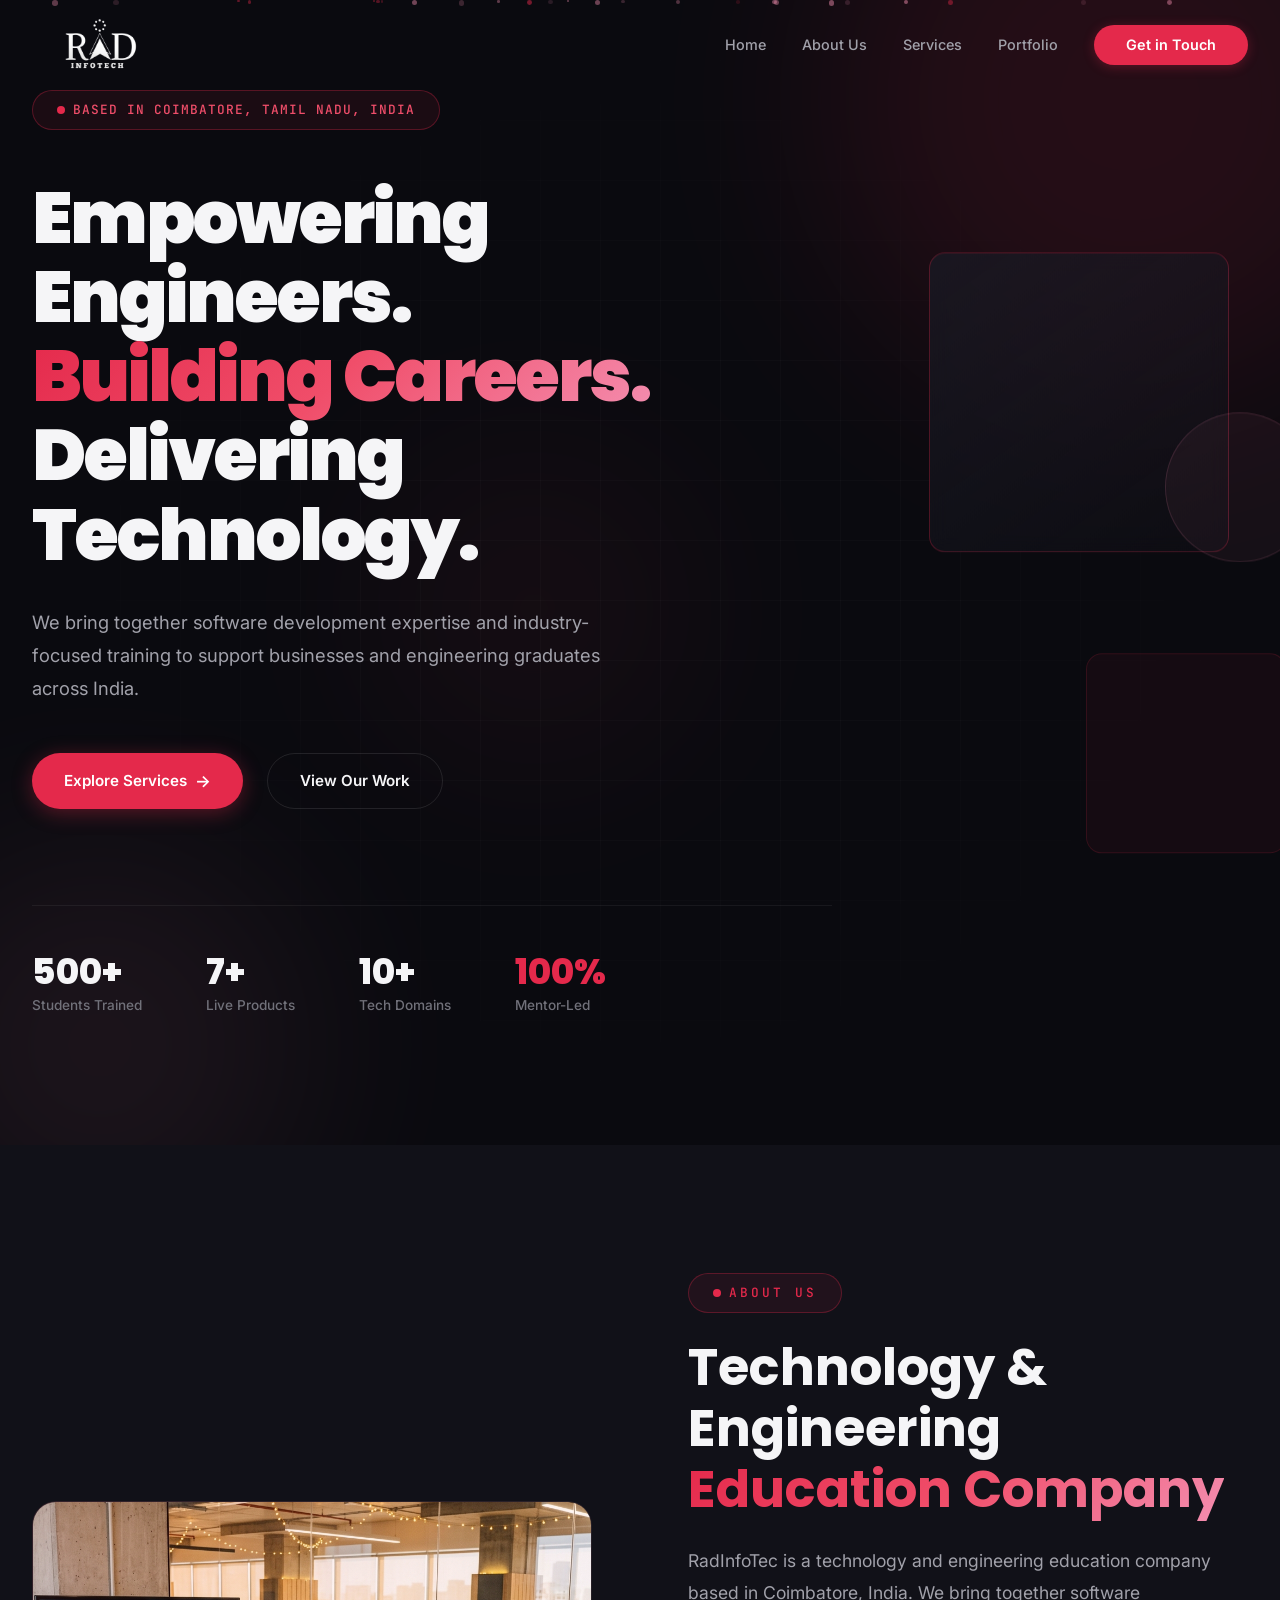
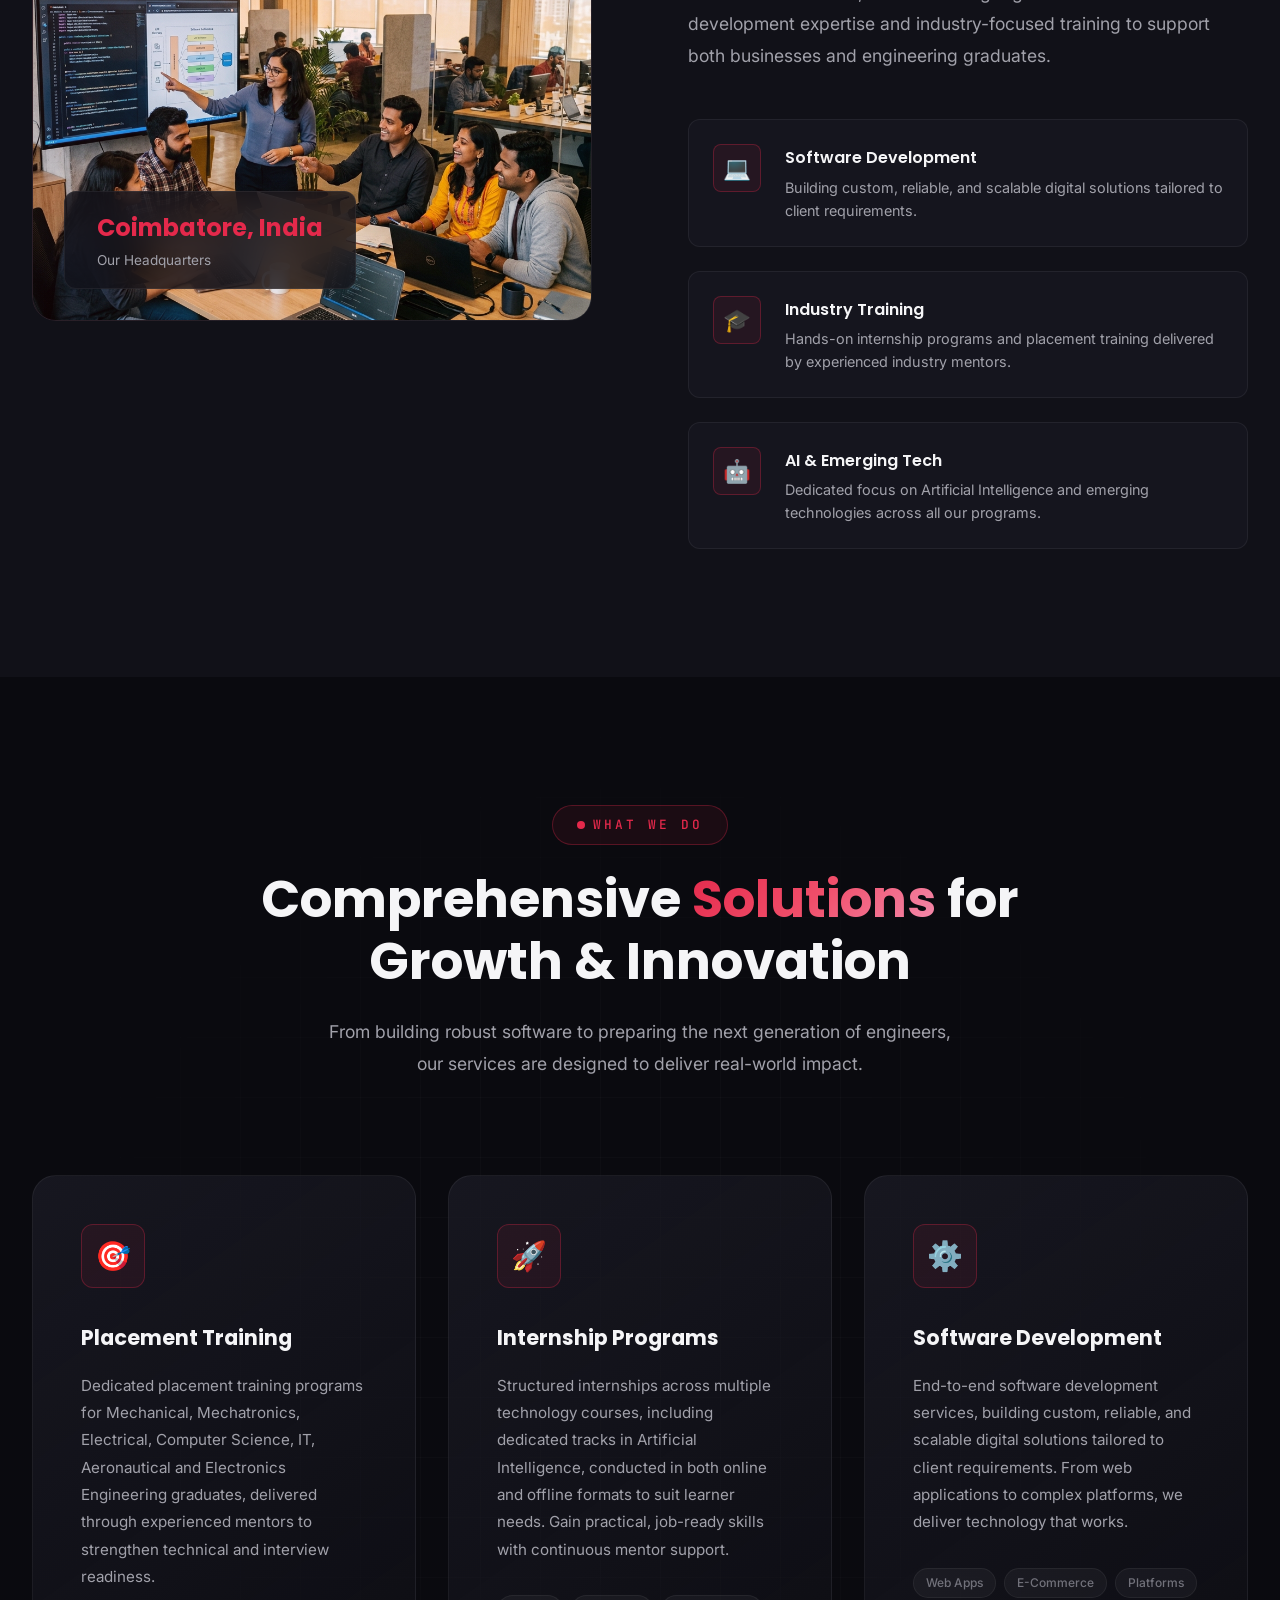
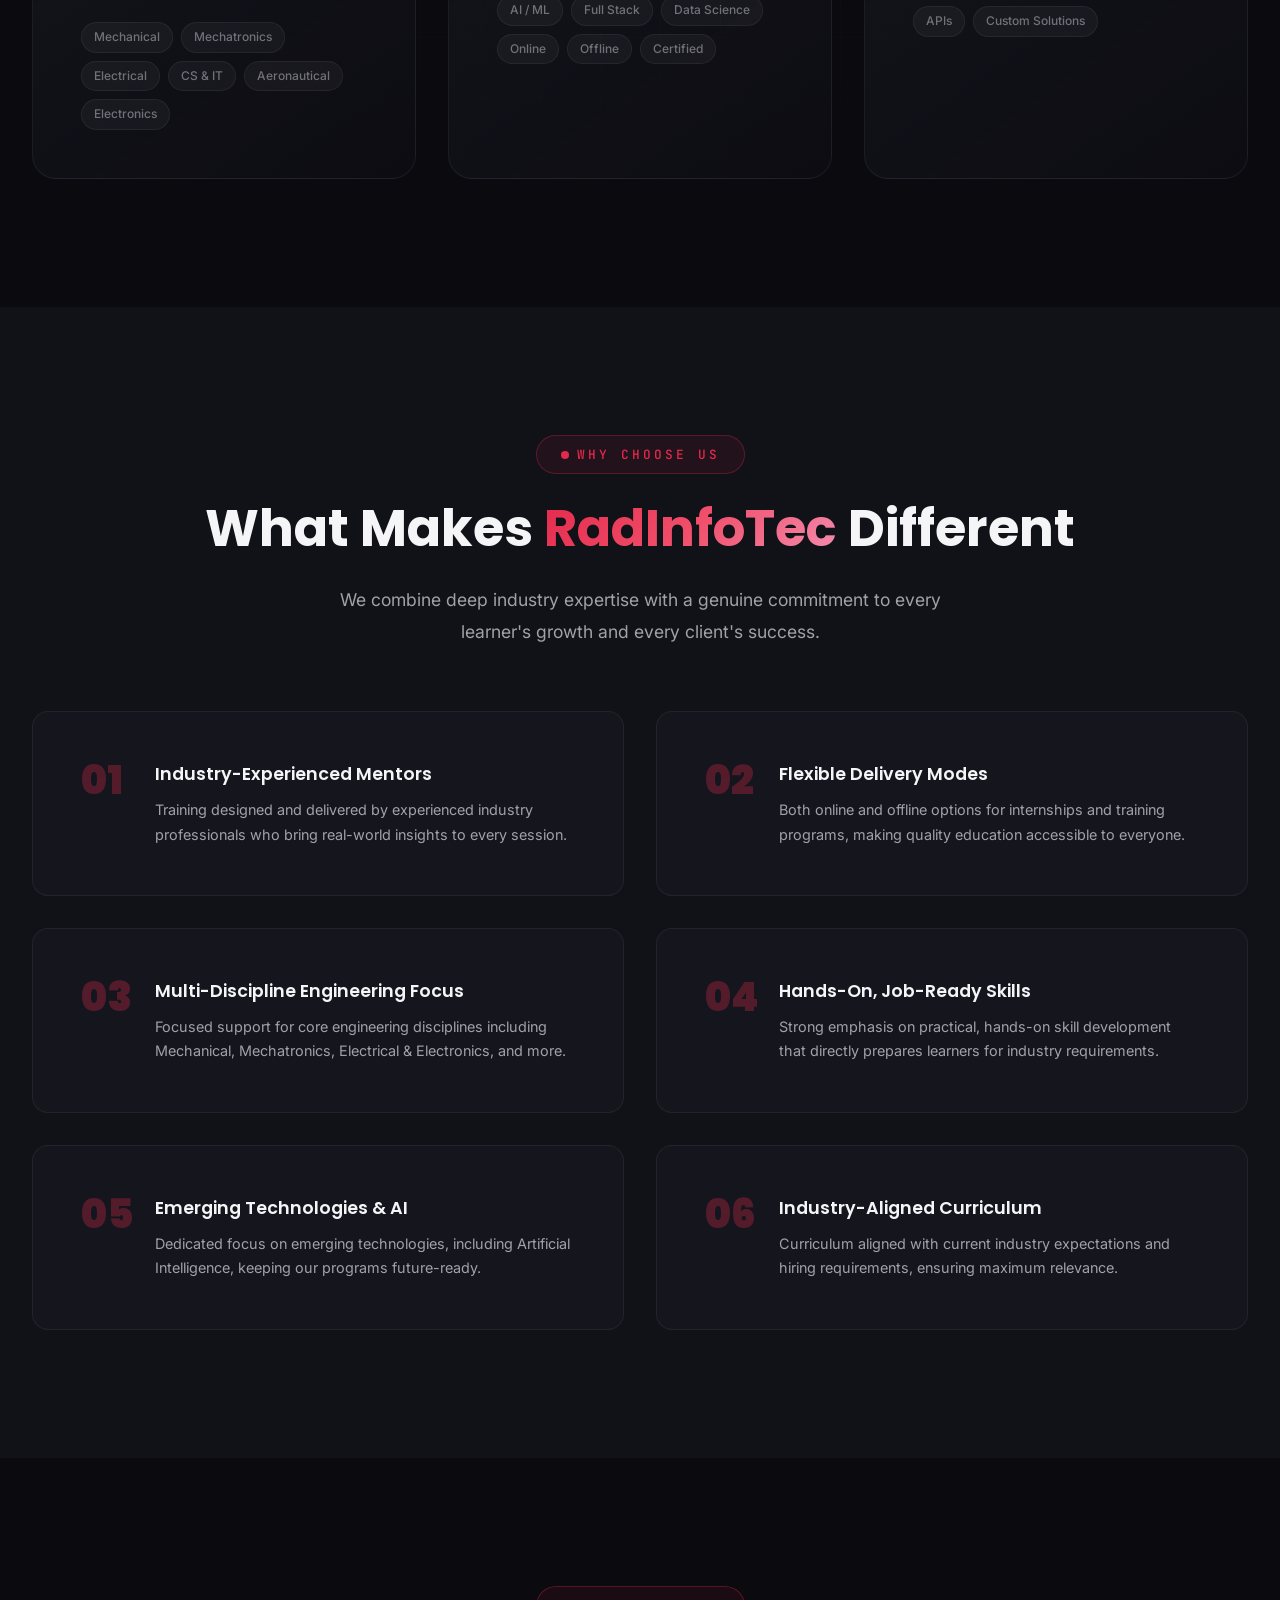
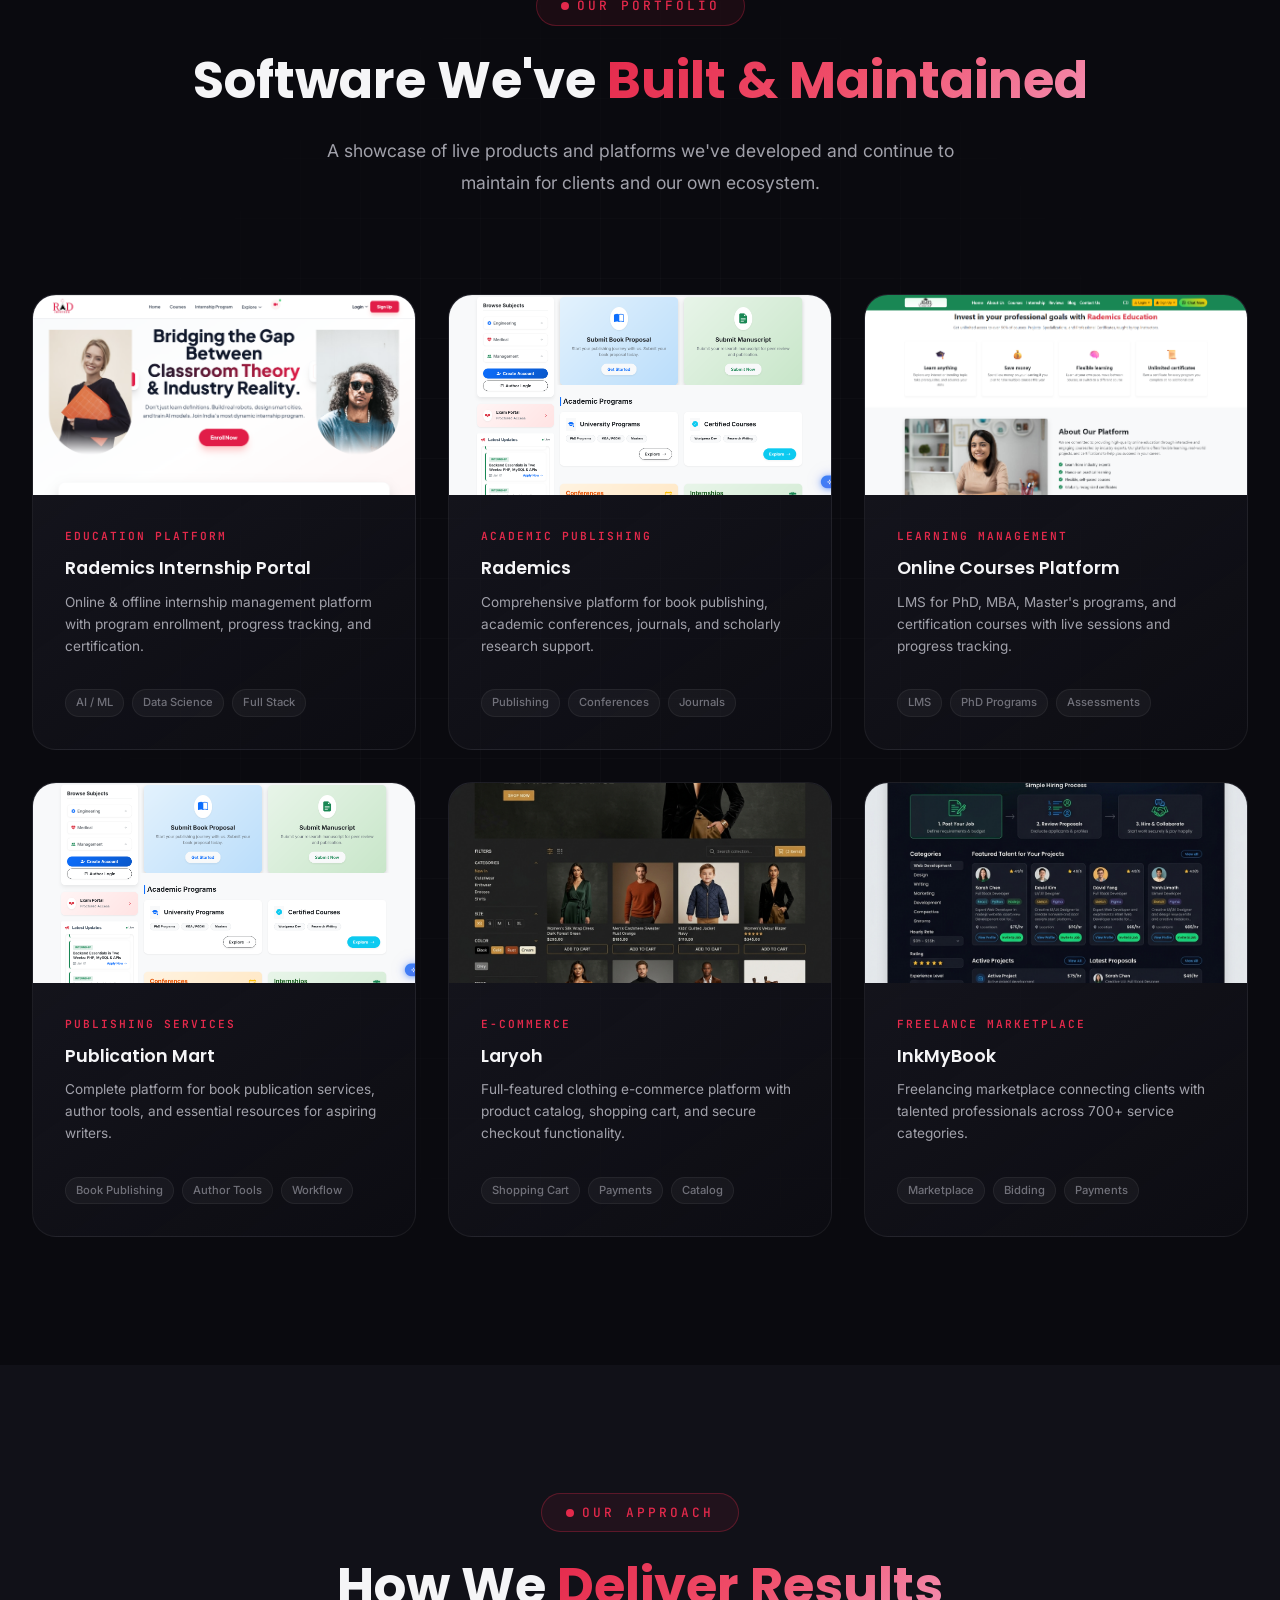
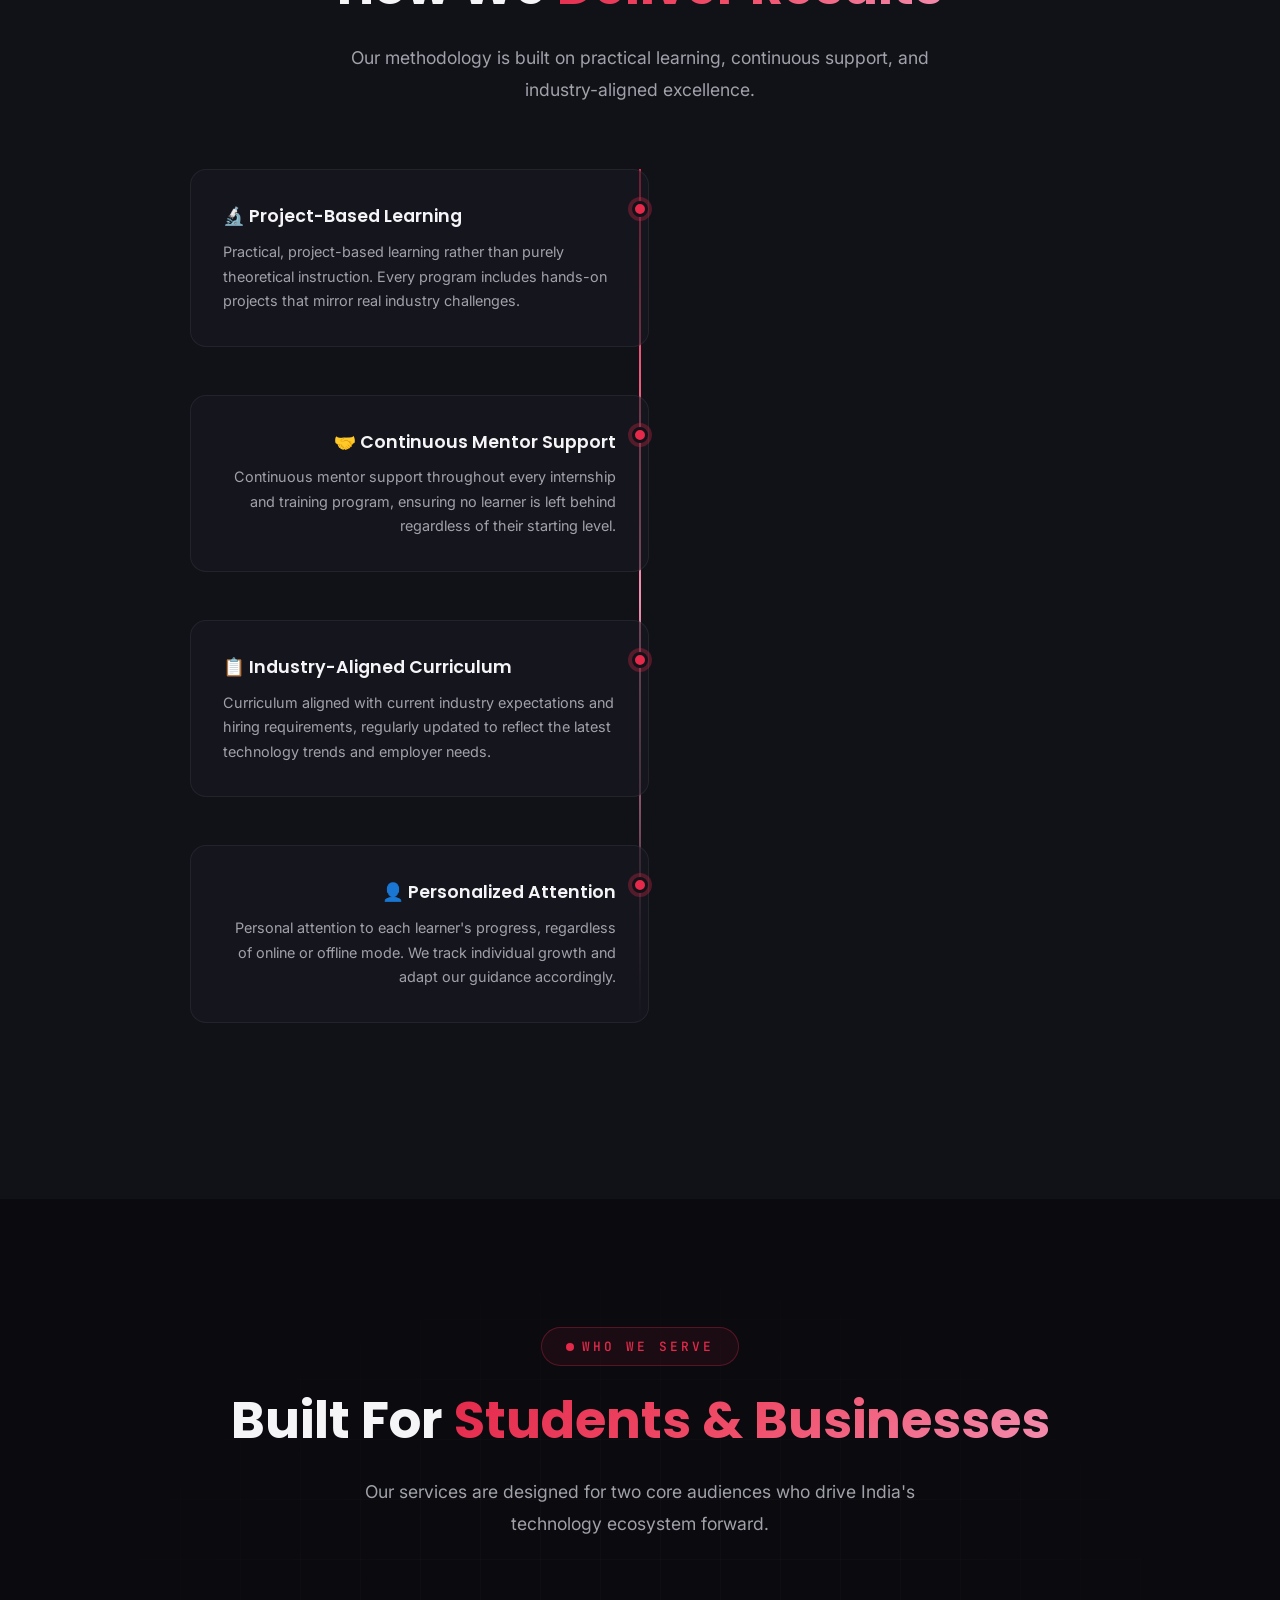
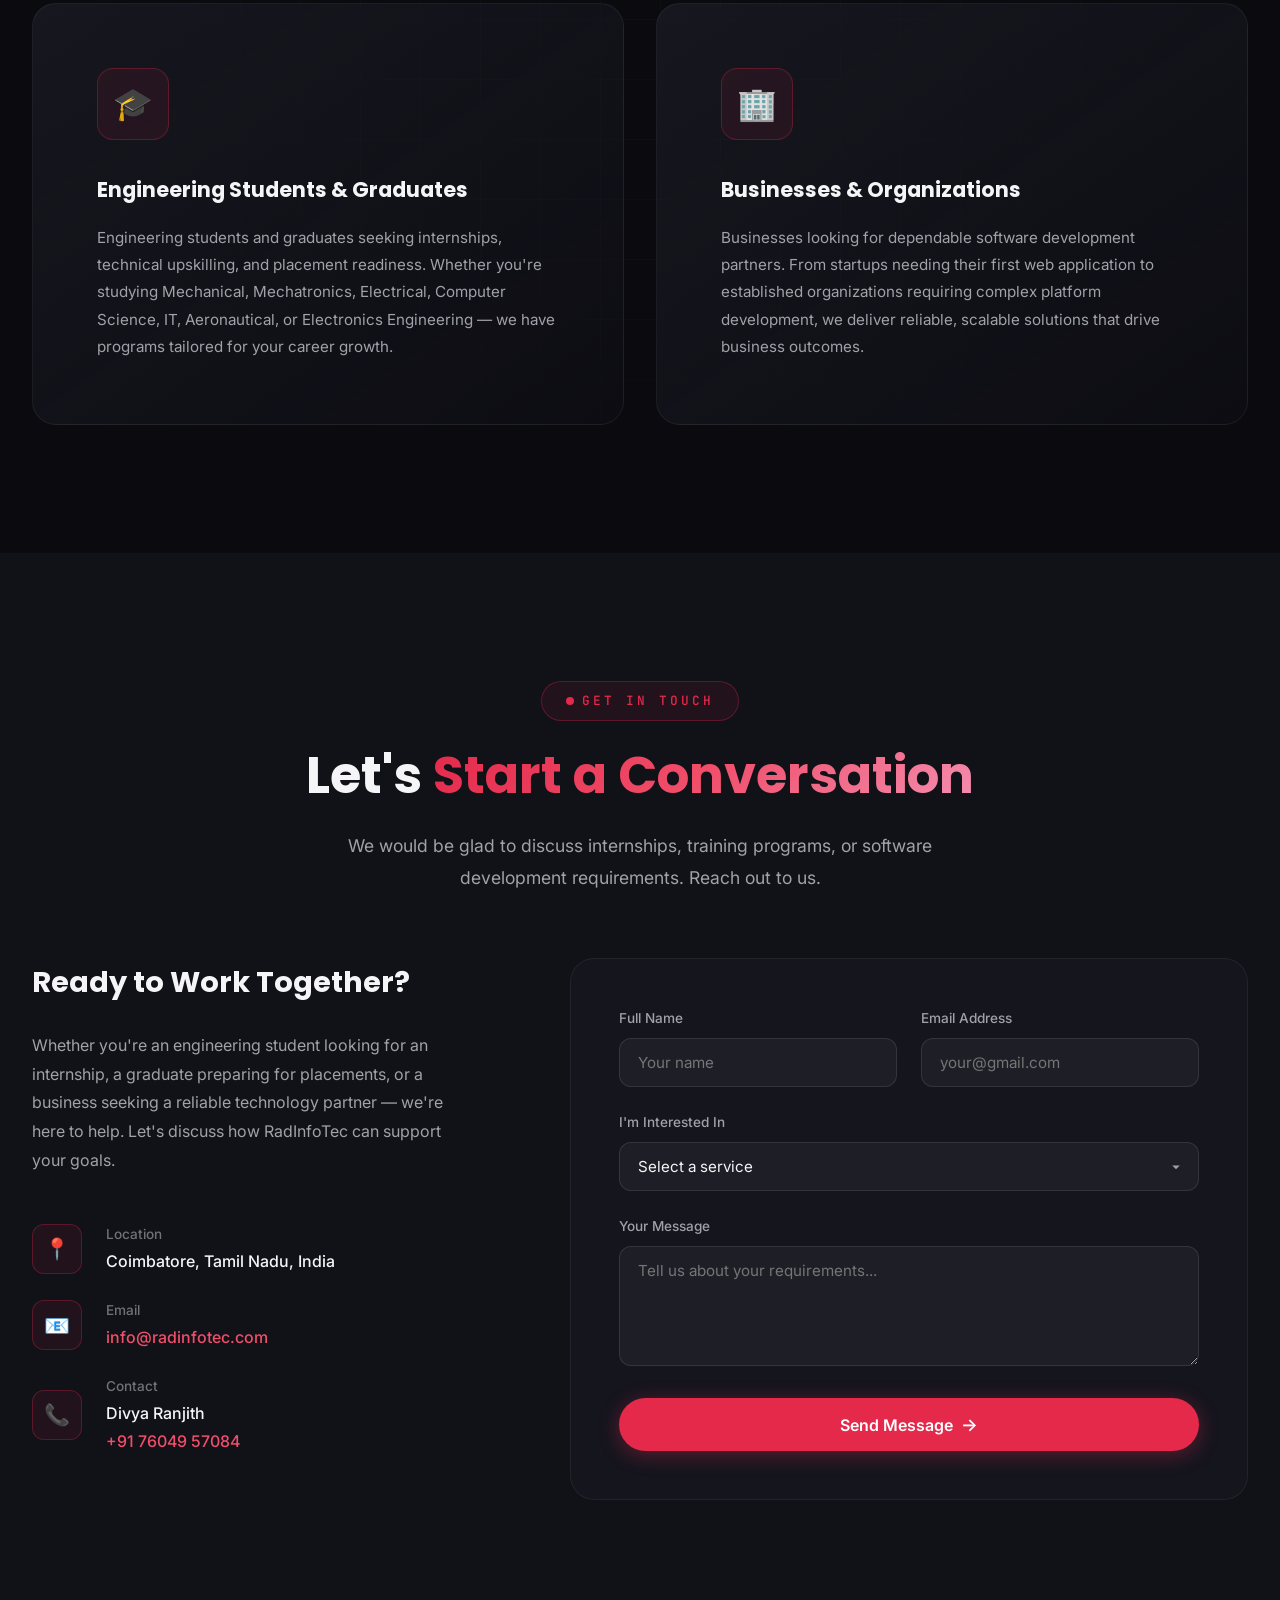
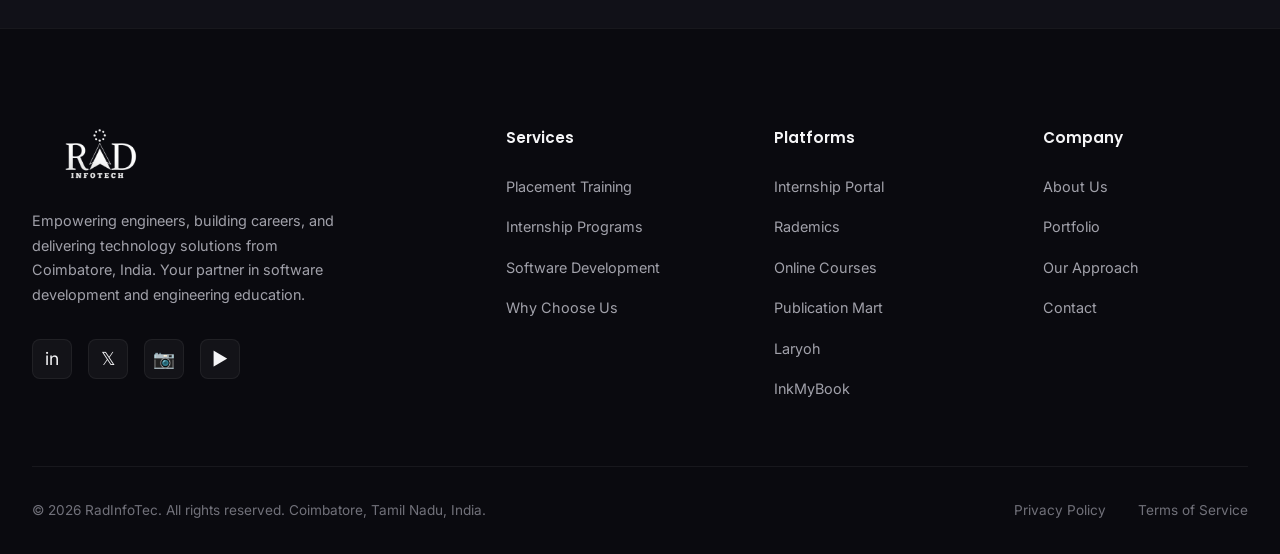
==== commit 00485006: "Update contact details, add PHP mailer, and update portfolio images" ====
--- a/index.html
+++ b/index.html
@@ -589,15 +589,15 @@
               <div class="contact-detail-icon">📧</div>
               <div class="contact-detail-text">
                 <h4>Email</h4>
-                <p><a href="mailto:info@radinfotech.com">info@radinfotech.com</a></p>
+                <p><a href="mailto:info@radinfotec.com">info@radinfotec.com</a></p>
               </div>
             </div>
             
             <div class="contact-detail">
-              <div class="contact-detail-icon">🌐</div>
+              <div class="contact-detail-icon">📞</div>
               <div class="contact-detail-text">
-                <h4>Platforms</h4>
-                <p><a href="https://internship.rademics.com/" target="_blank" rel="noopener">internship.rademics.com</a></p>
+                <h4>Contact</h4>
+                <p>Divya Ranjith<br><a href="tel:+917604957084">+91 76049 57084</a></p>
               </div>
             </div>
           </div>
@@ -612,7 +612,7 @@
               </div>
               <div class="form-group">
                 <label for="contact-email">Email Address</label>
-                <input type="email" id="contact-email" name="email" placeholder="your@email.com" required>
+                <input type="email" id="contact-email" name="email" placeholder="your@gmail.com" required>
               </div>
             </div>
             
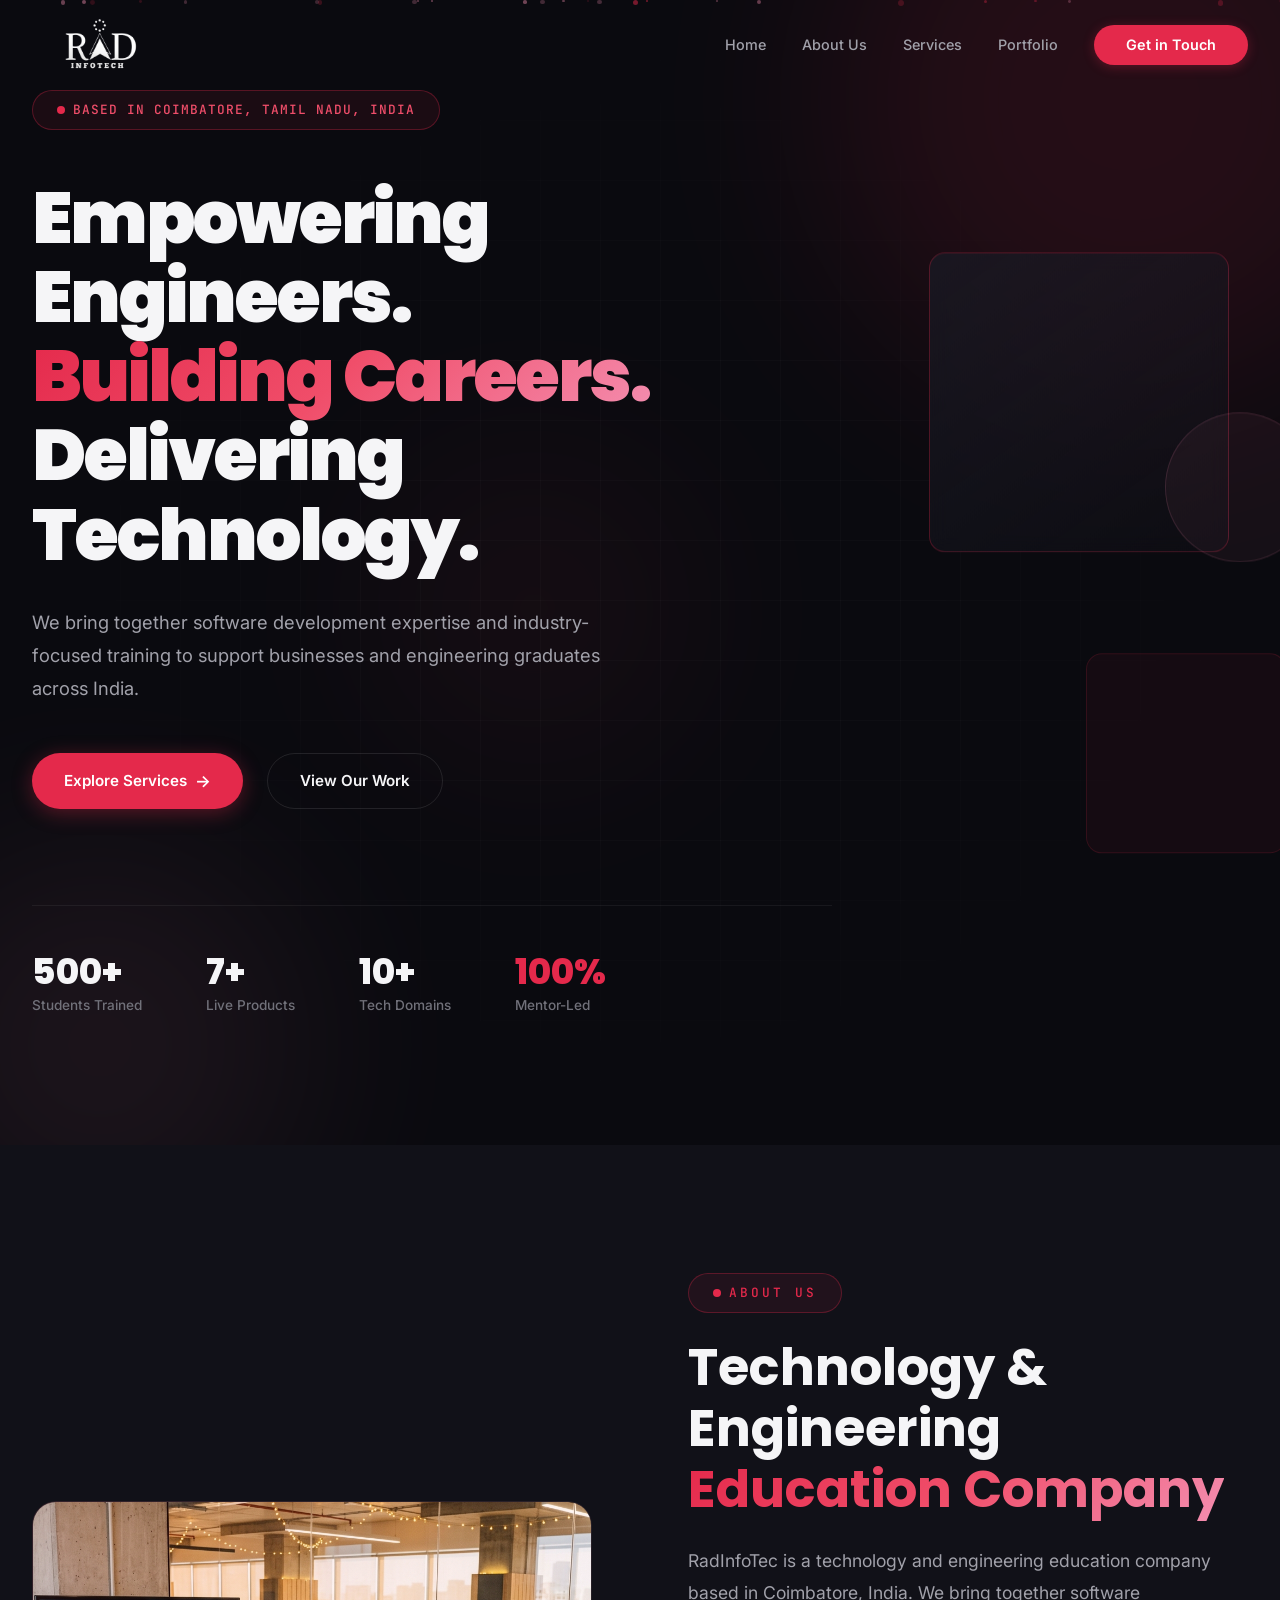
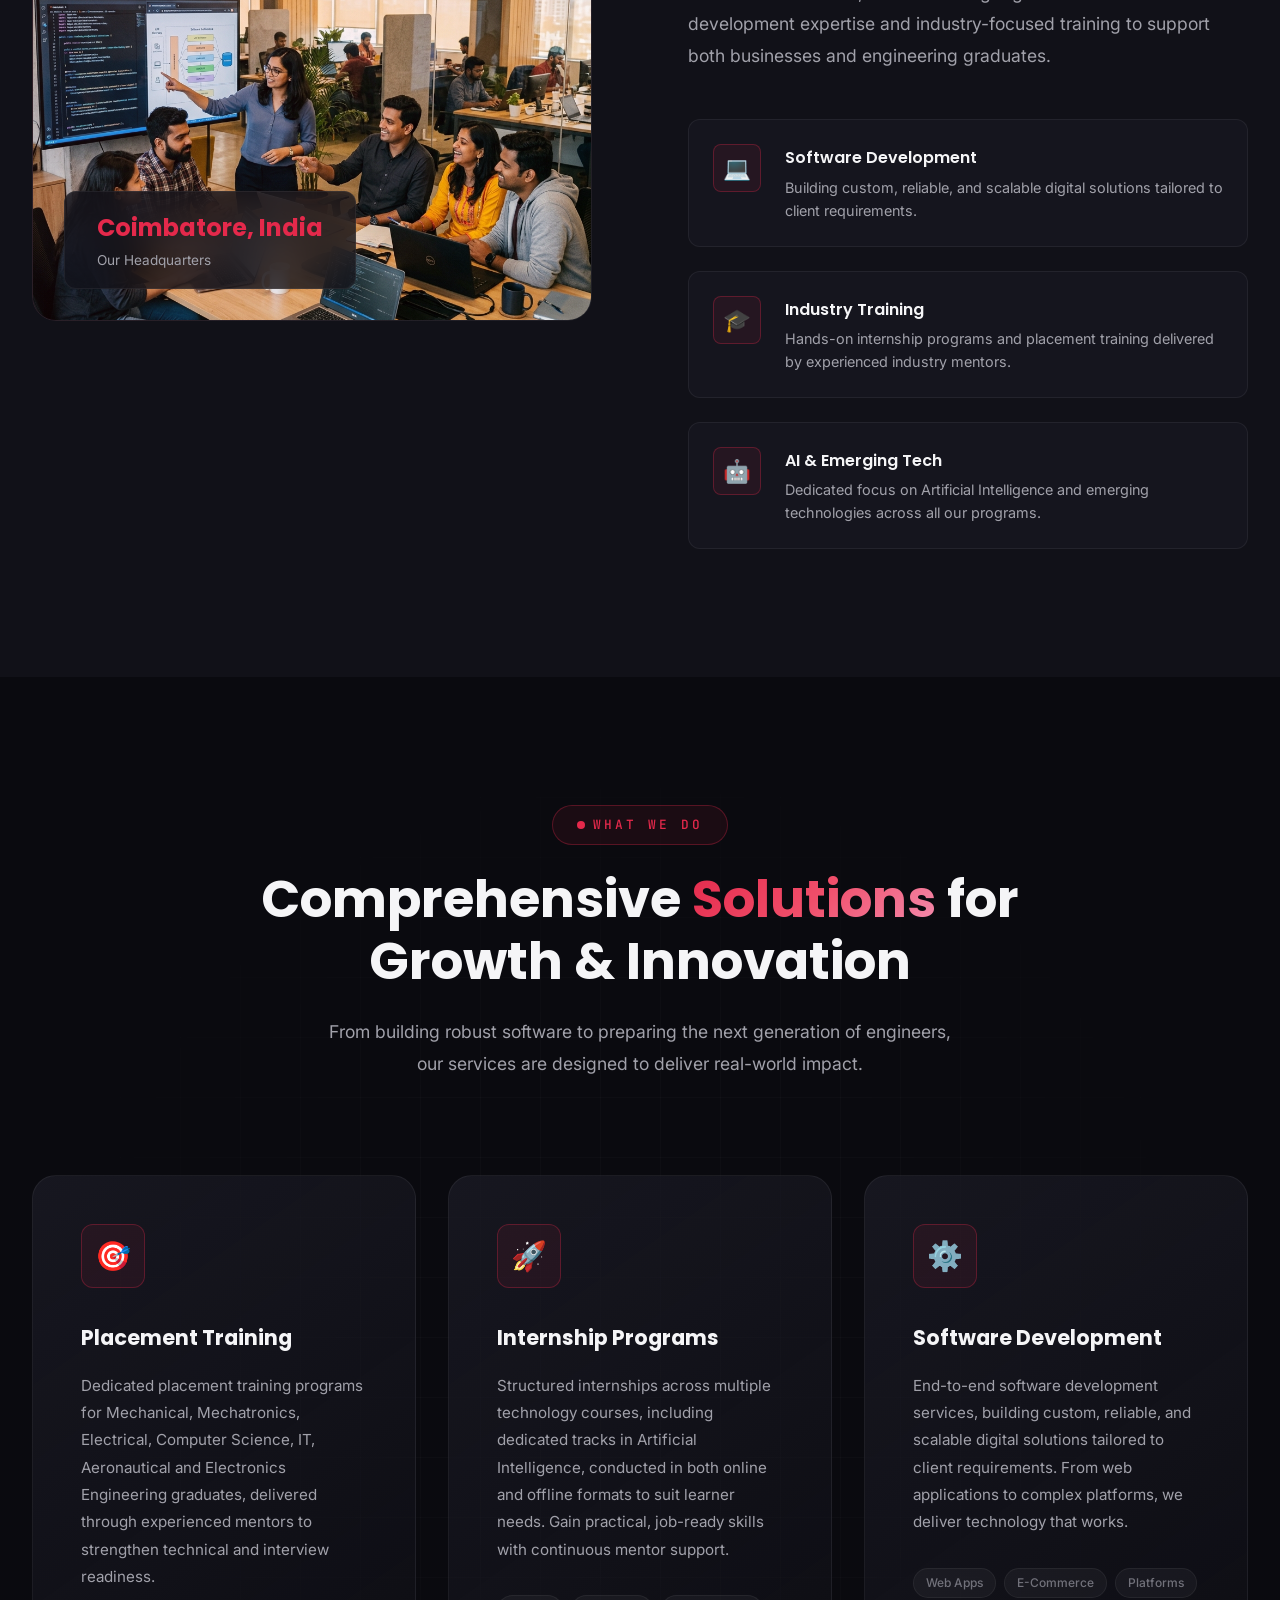
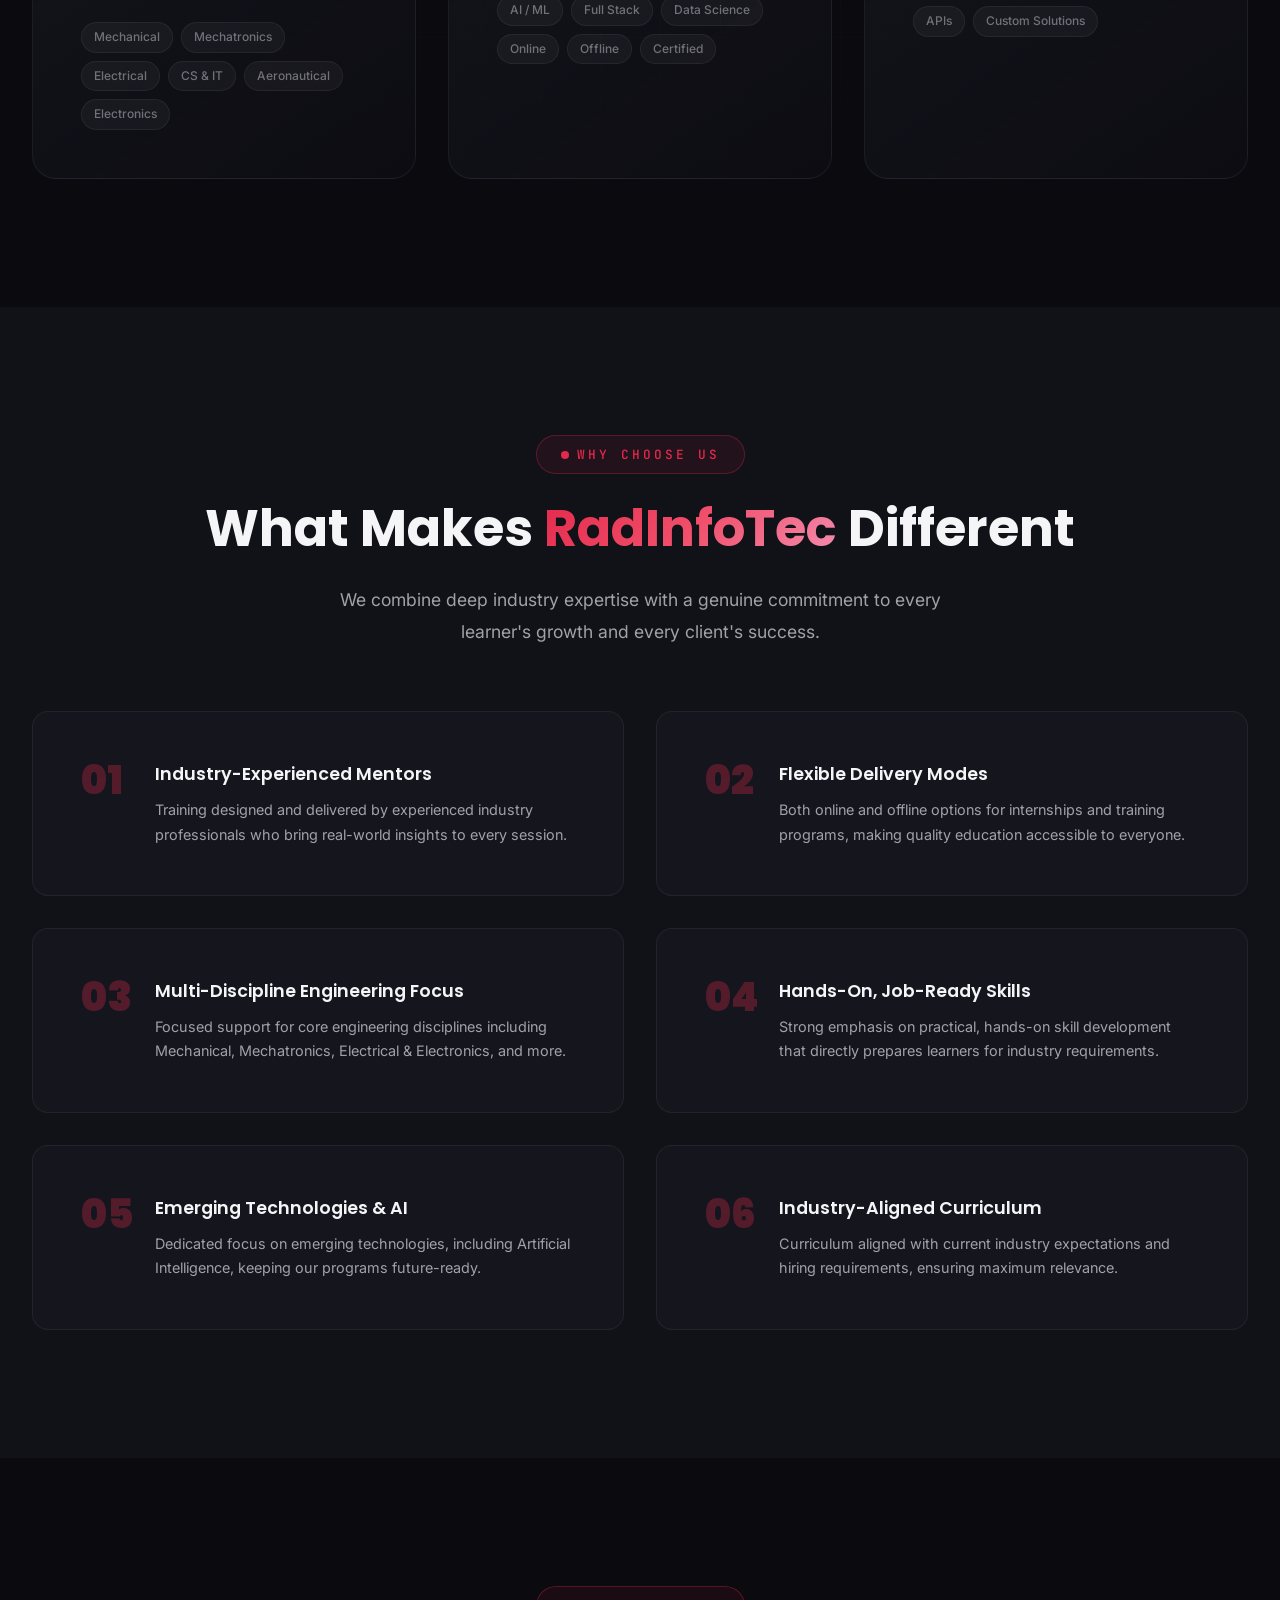
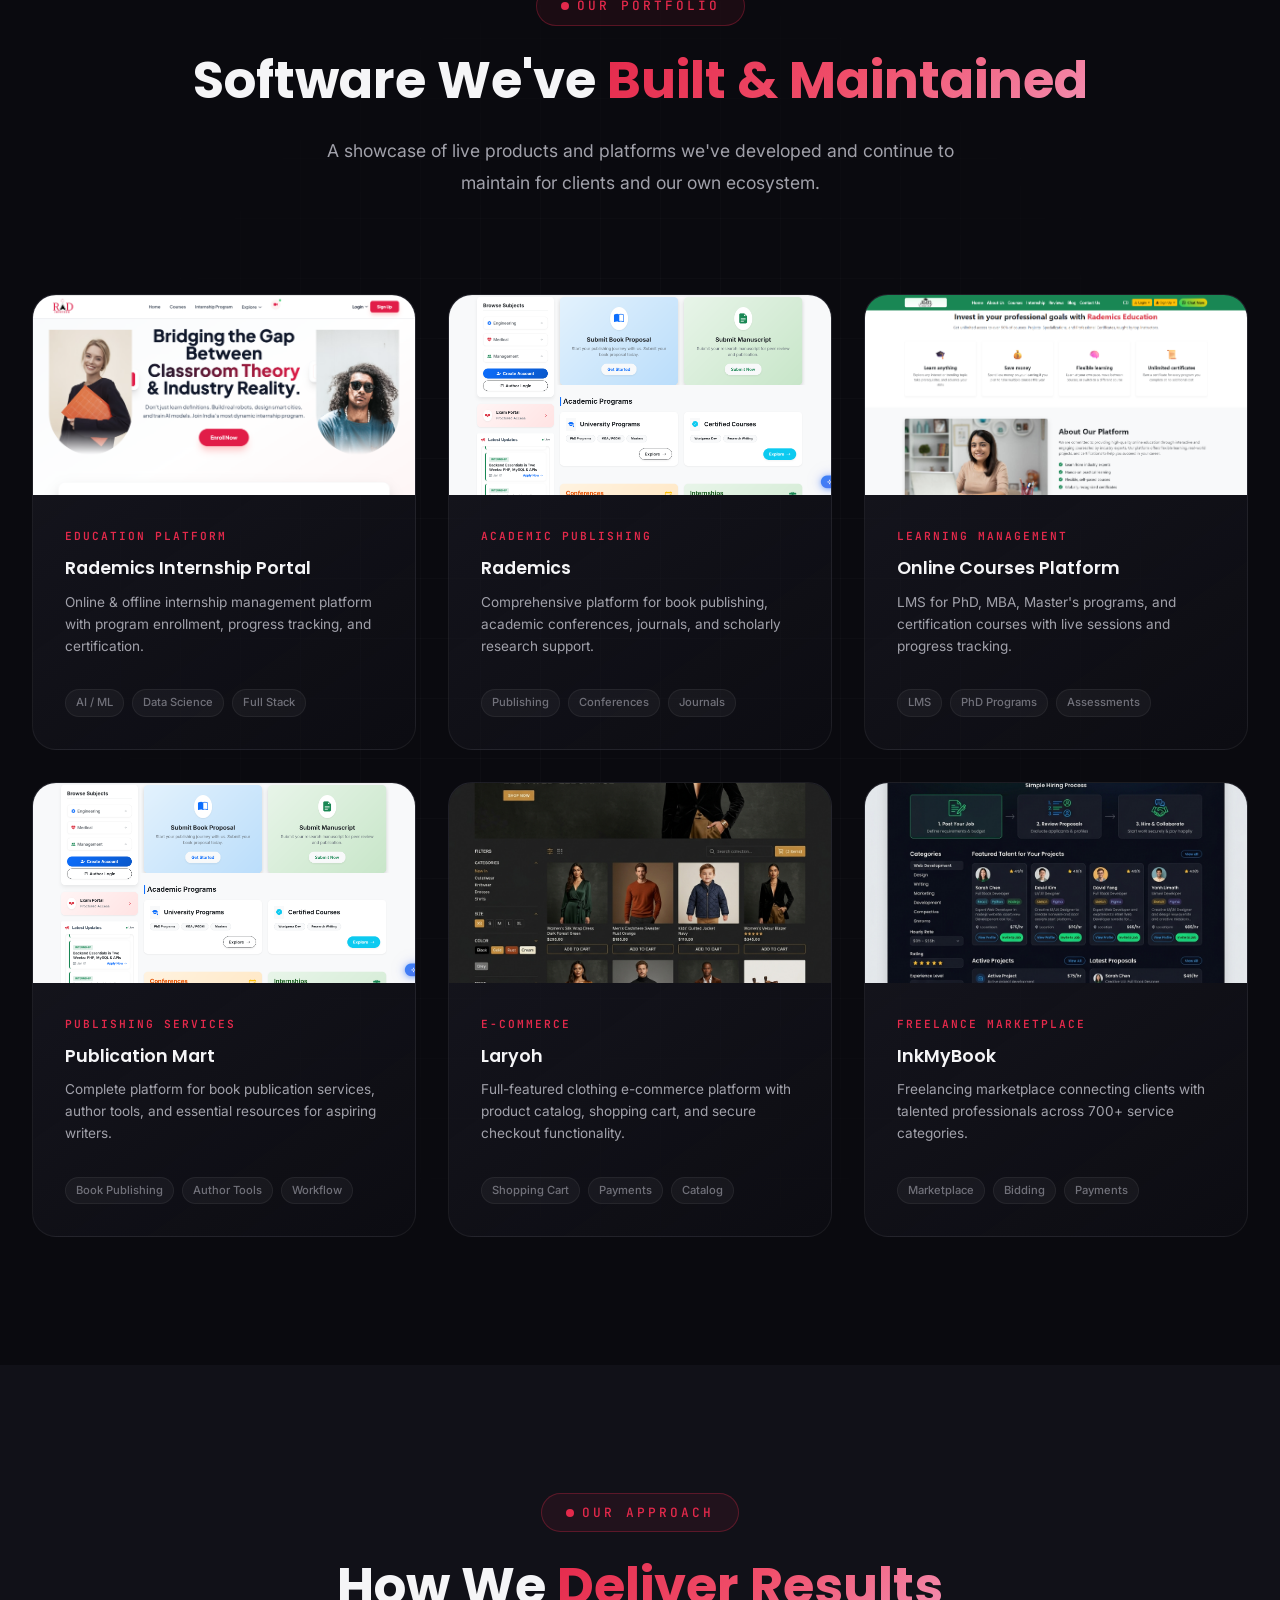
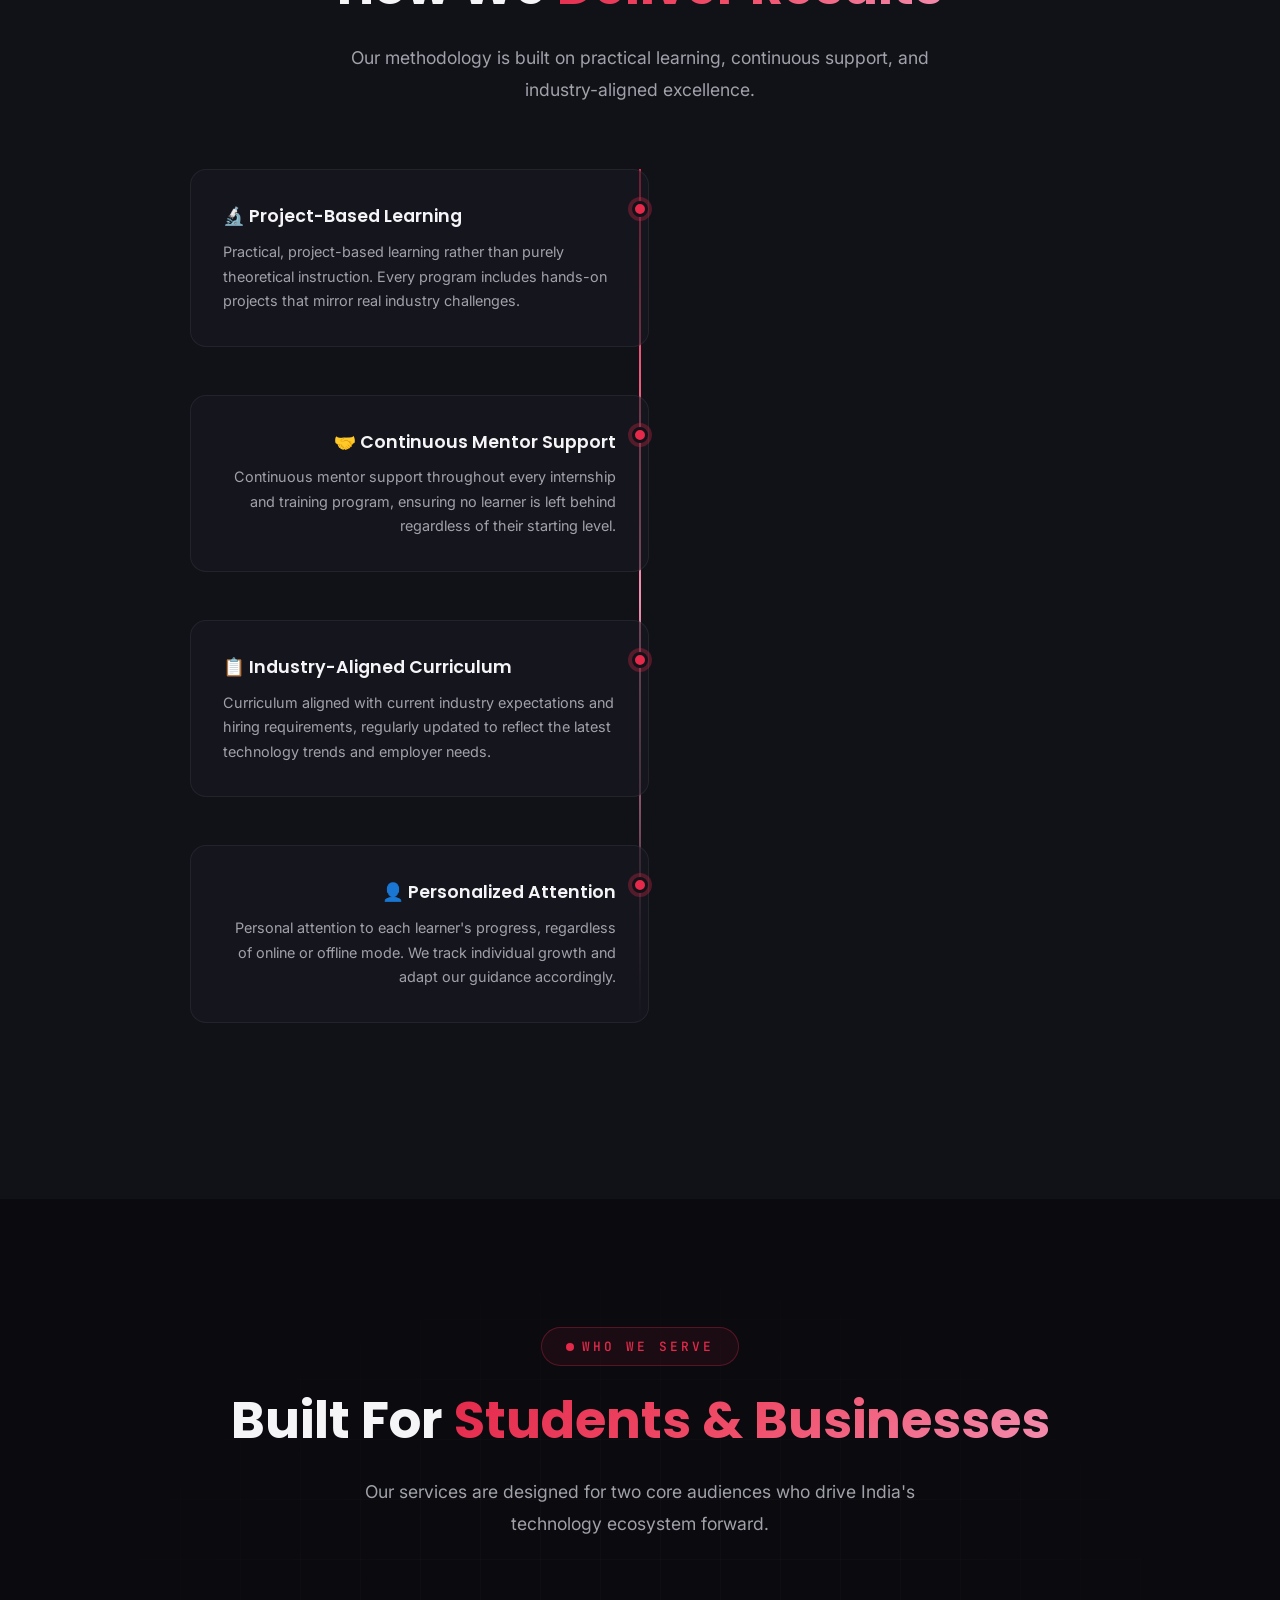
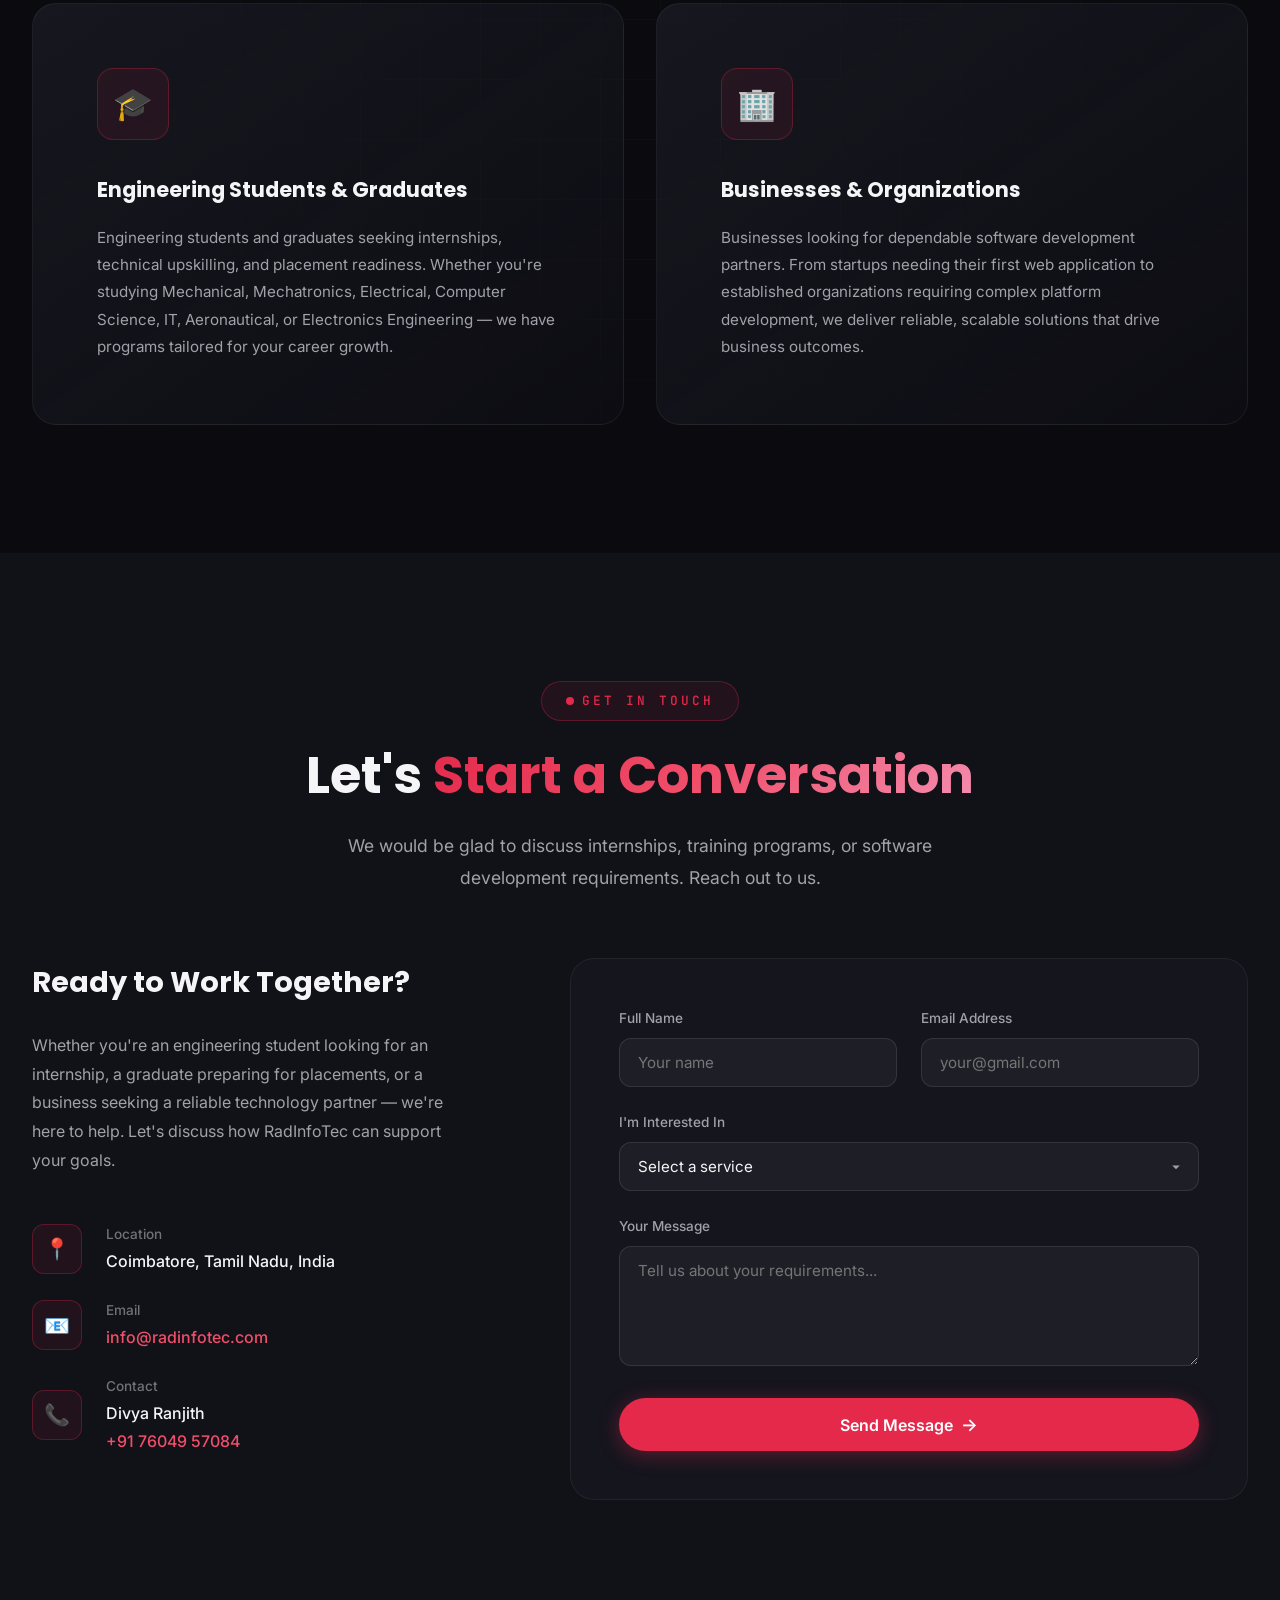
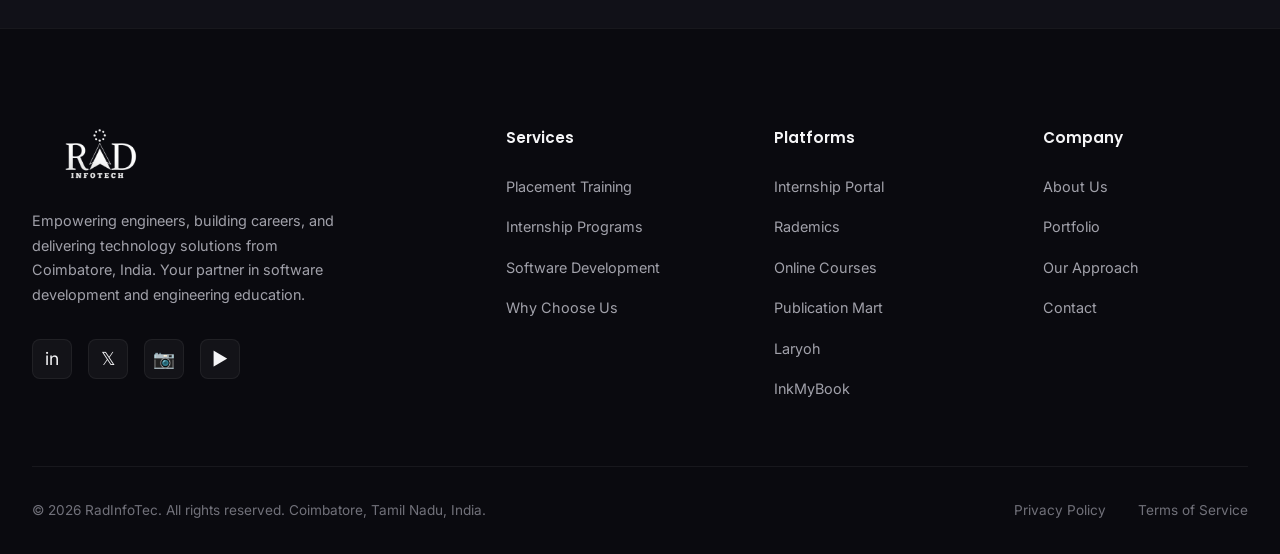
==== commit 625958ec: "Cache bust portfolio images" ====
--- a/index.html
+++ b/index.html
@@ -349,7 +349,7 @@
         <!-- 1. Internship Portal -->
         <div class="portfolio-card reveal delay-1" id="portfolio-internship">
           <div class="portfolio-preview">
-            <img src="assets/images/portfolio-internship.png" alt="Rademics Internship Portal" loading="lazy">
+            <img src="assets/images/portfolio-internship.png?v=2" alt="Rademics Internship Portal" loading="lazy">
             <div class="portfolio-overlay">
               <a href="https://internship.rademics.com/" target="_blank" rel="noopener noreferrer" class="portfolio-visit">Visit Site →</a>
             </div>
@@ -369,7 +369,7 @@
         <!-- 2. Rademics -->
         <div class="portfolio-card reveal delay-2" id="portfolio-rademics">
           <div class="portfolio-preview">
-            <img src="assets/images/portfolio-rademics.png" alt="Rademics Publishing Platform" loading="lazy">
+            <img src="assets/images/portfolio-rademics.png?v=2" alt="Rademics Publishing Platform" loading="lazy">
             <div class="portfolio-overlay">
               <a href="https://rademics.com/" target="_blank" rel="noopener noreferrer" class="portfolio-visit">Visit Site →</a>
             </div>
@@ -389,7 +389,7 @@
         <!-- 3. Online Courses -->
         <div class="portfolio-card reveal delay-3" id="portfolio-courses">
           <div class="portfolio-preview">
-            <img src="assets/images/portfolio-courses.png" alt="Rademics Online Courses" loading="lazy">
+            <img src="assets/images/portfolio-courses.png?v=2" alt="Rademics Online Courses" loading="lazy">
             <div class="portfolio-overlay">
               <a href="https://onlinecourses.rademics.com/index" target="_blank" rel="noopener noreferrer" class="portfolio-visit">Visit Site →</a>
             </div>
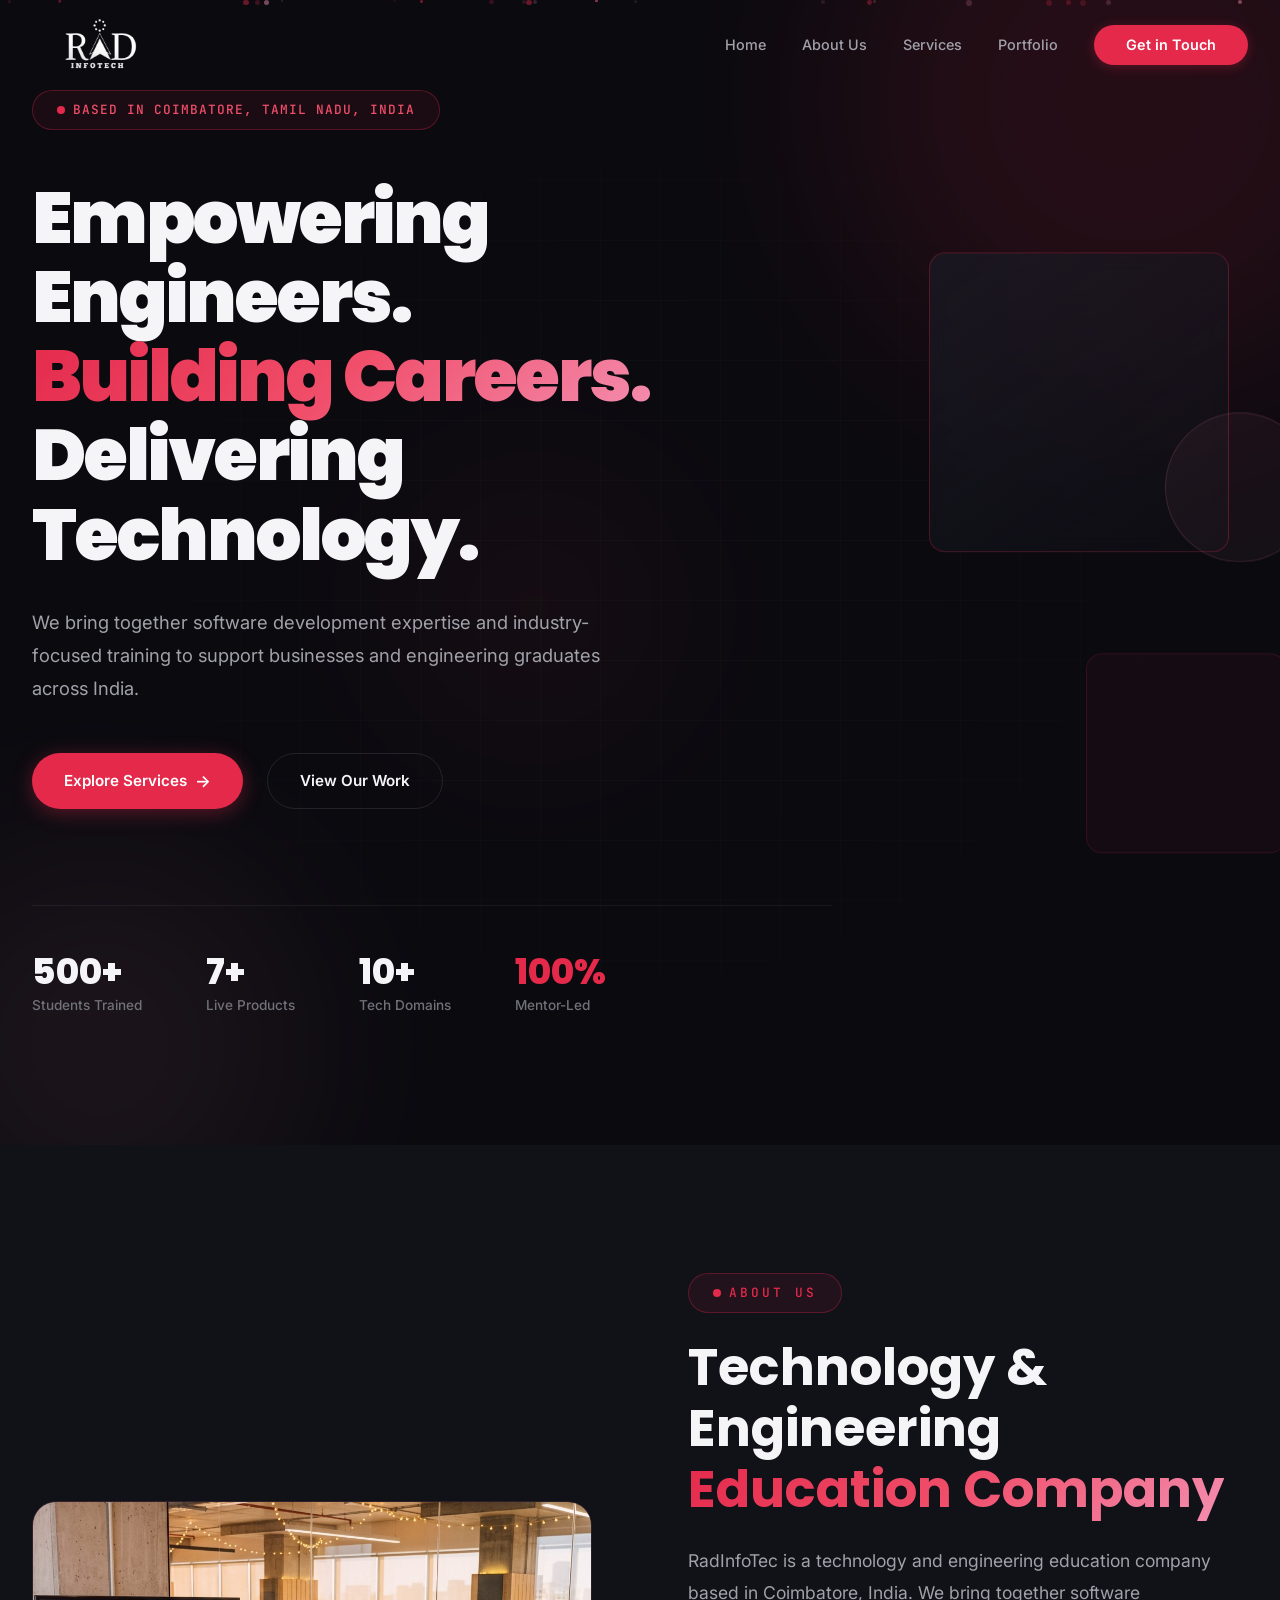
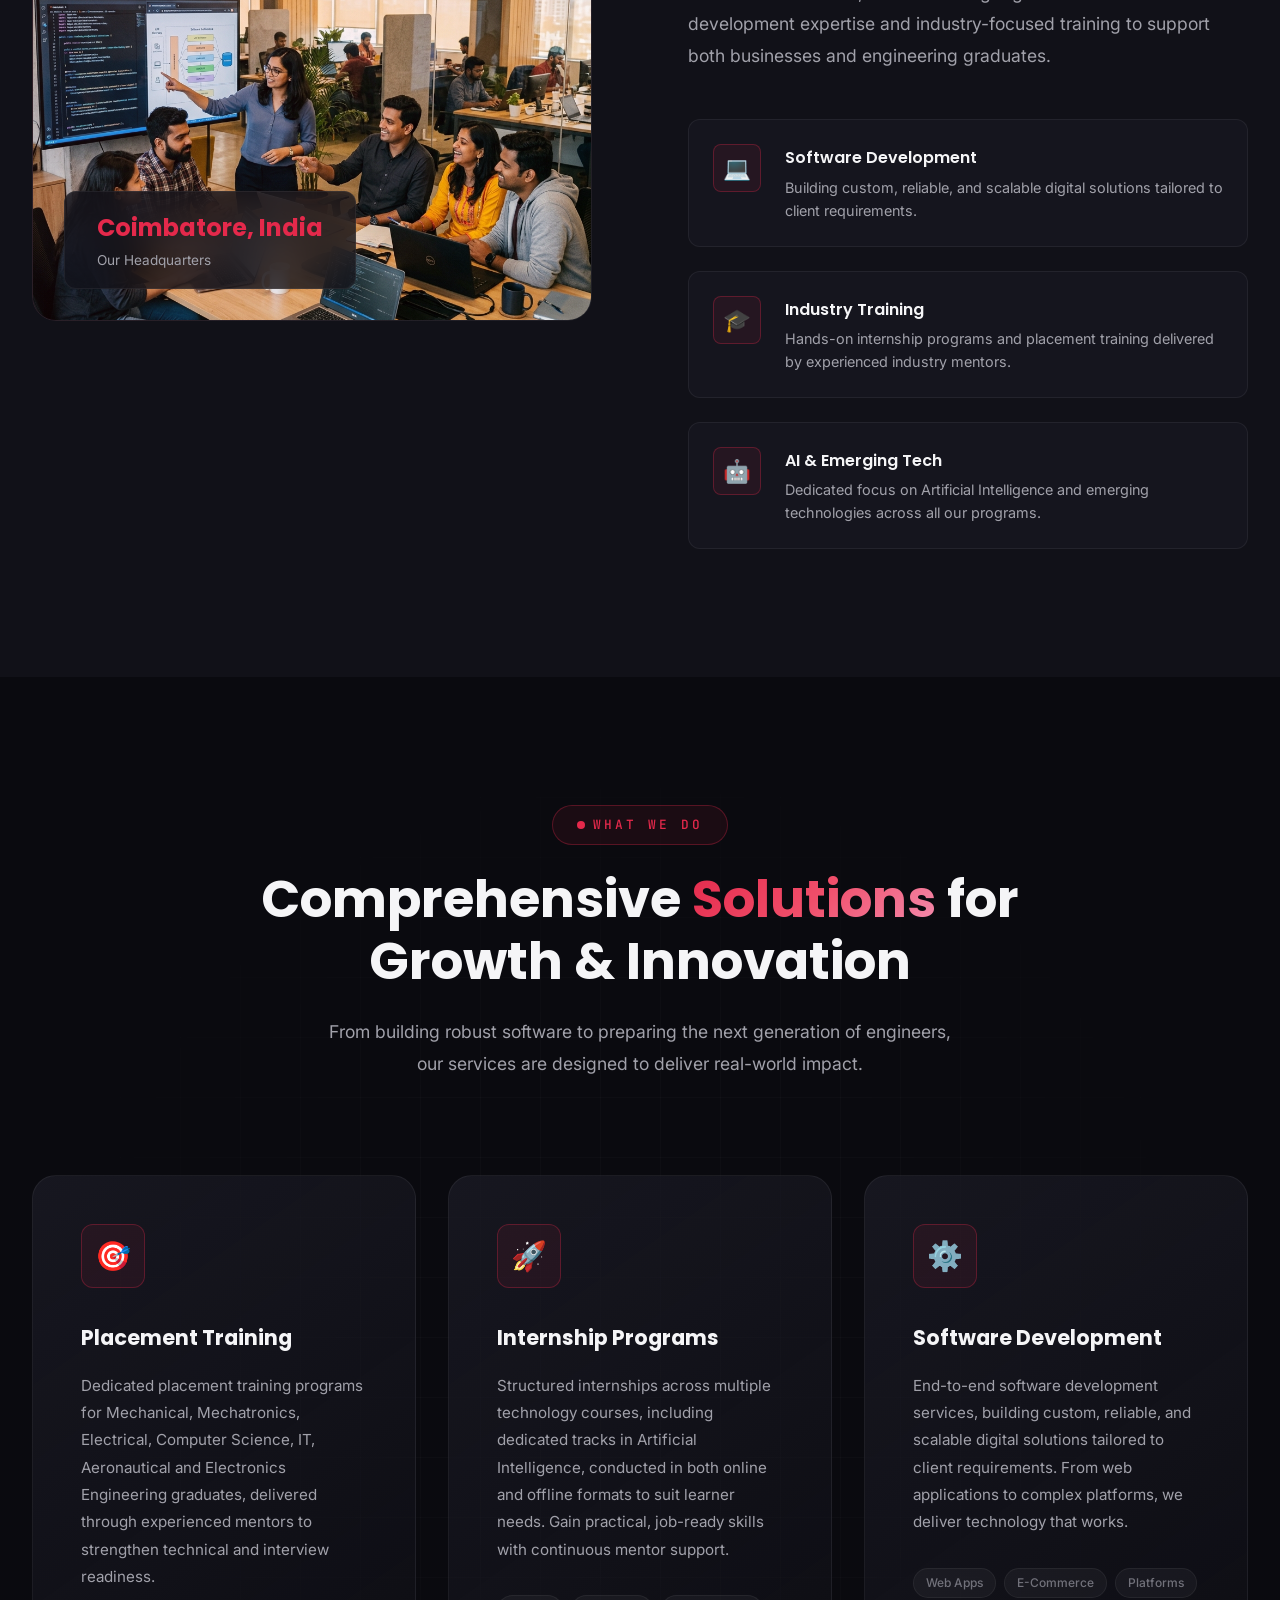
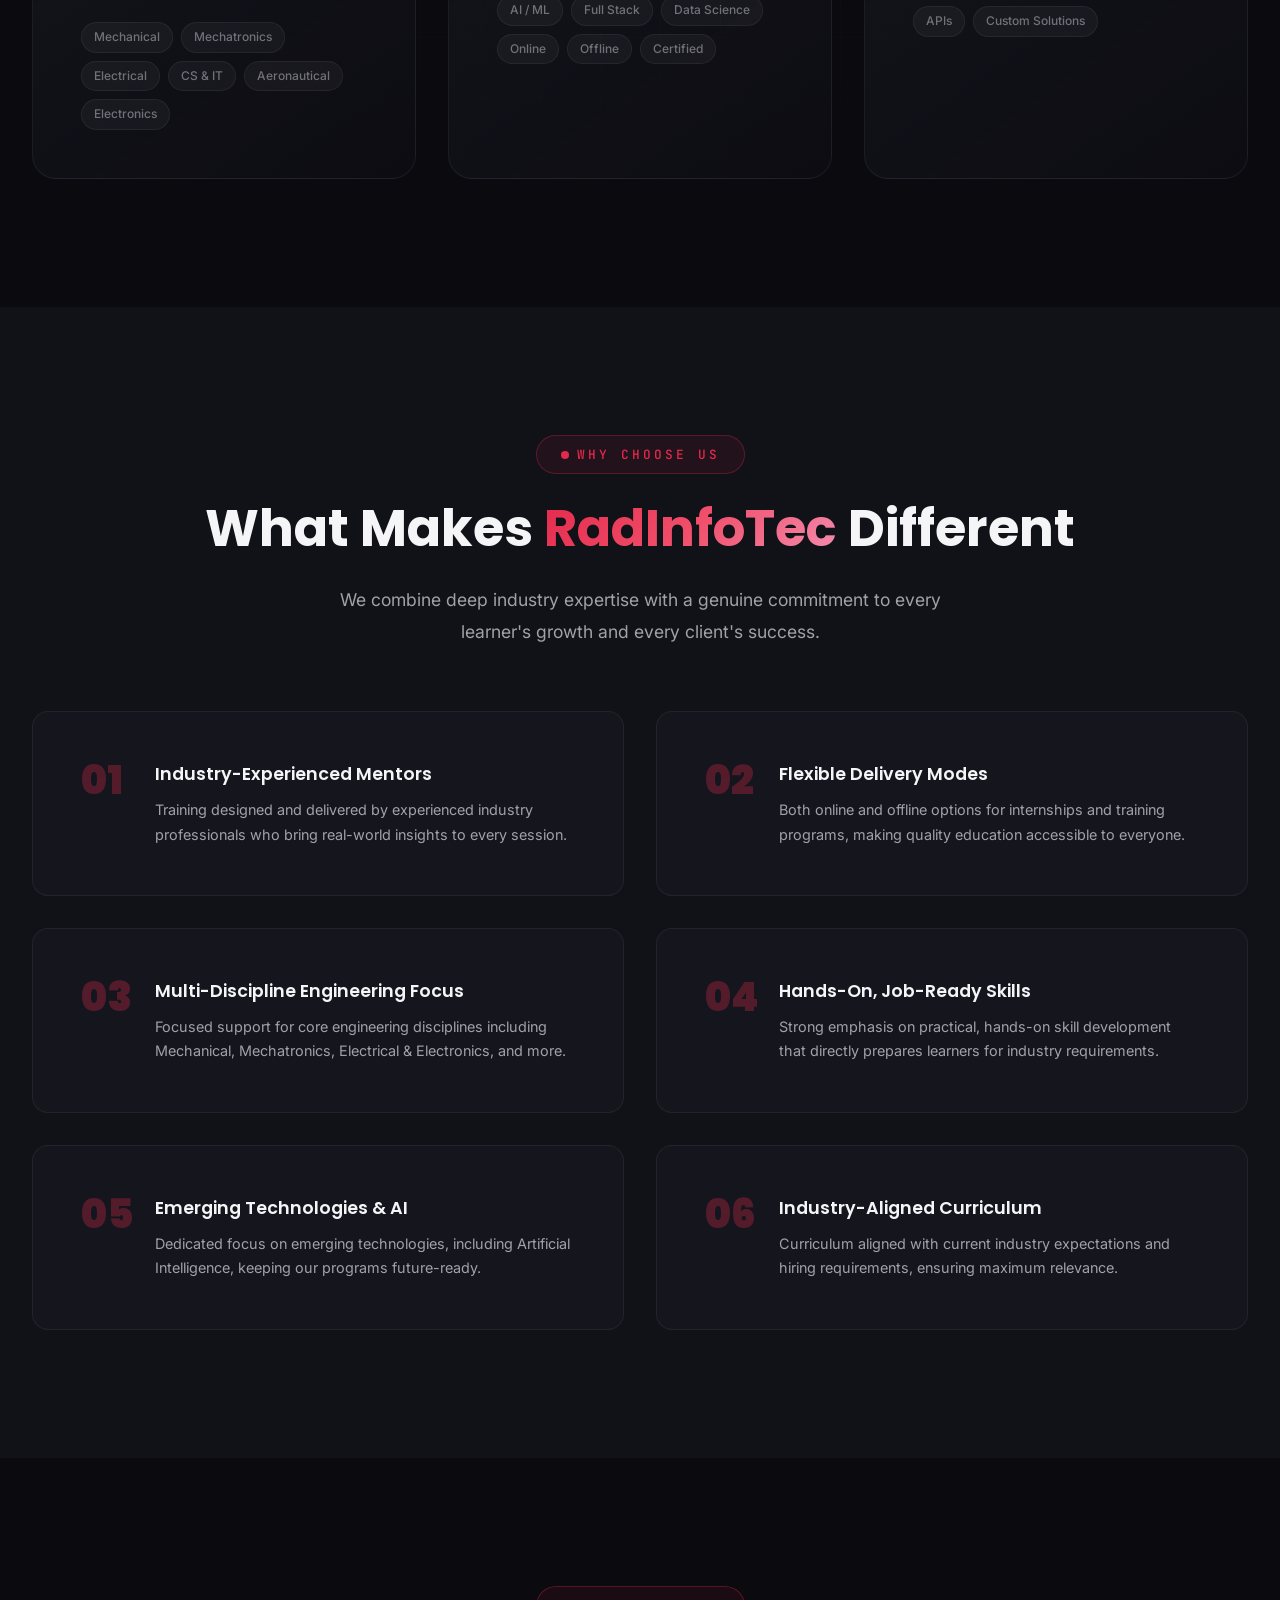
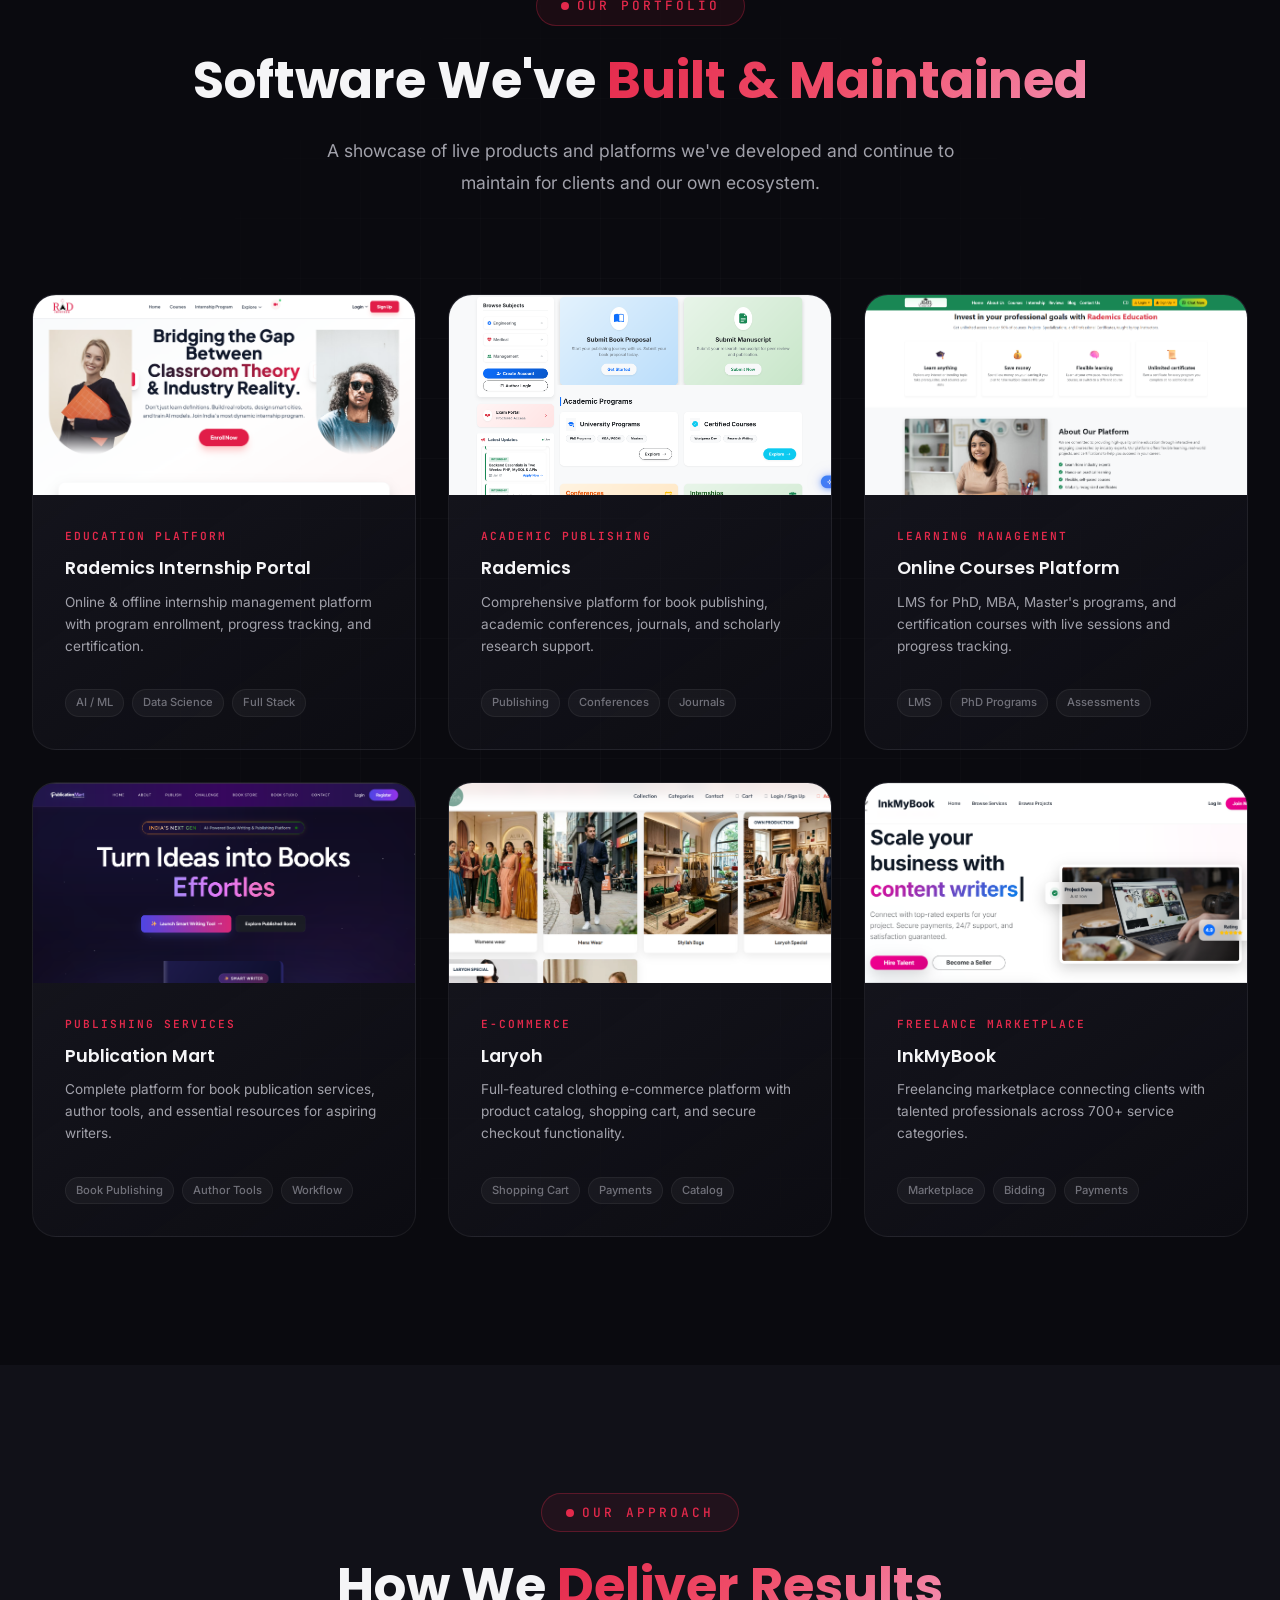
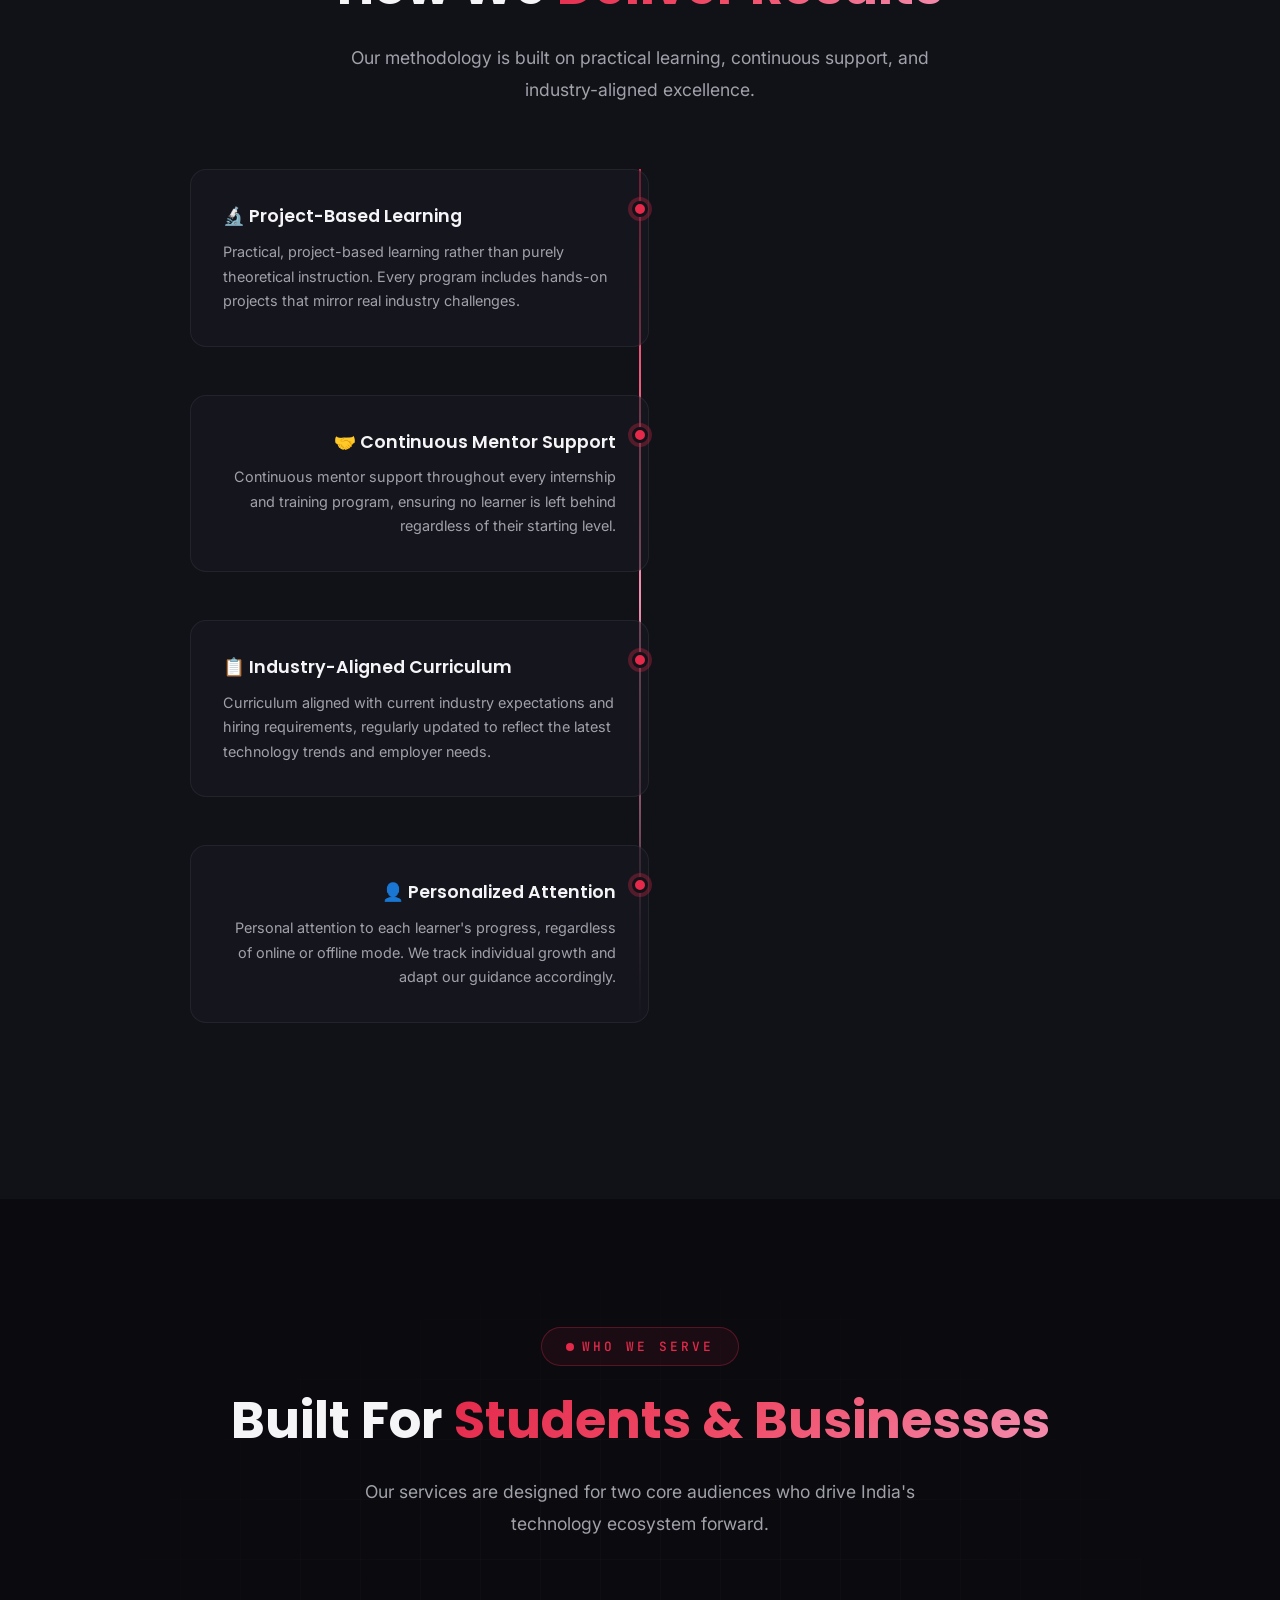
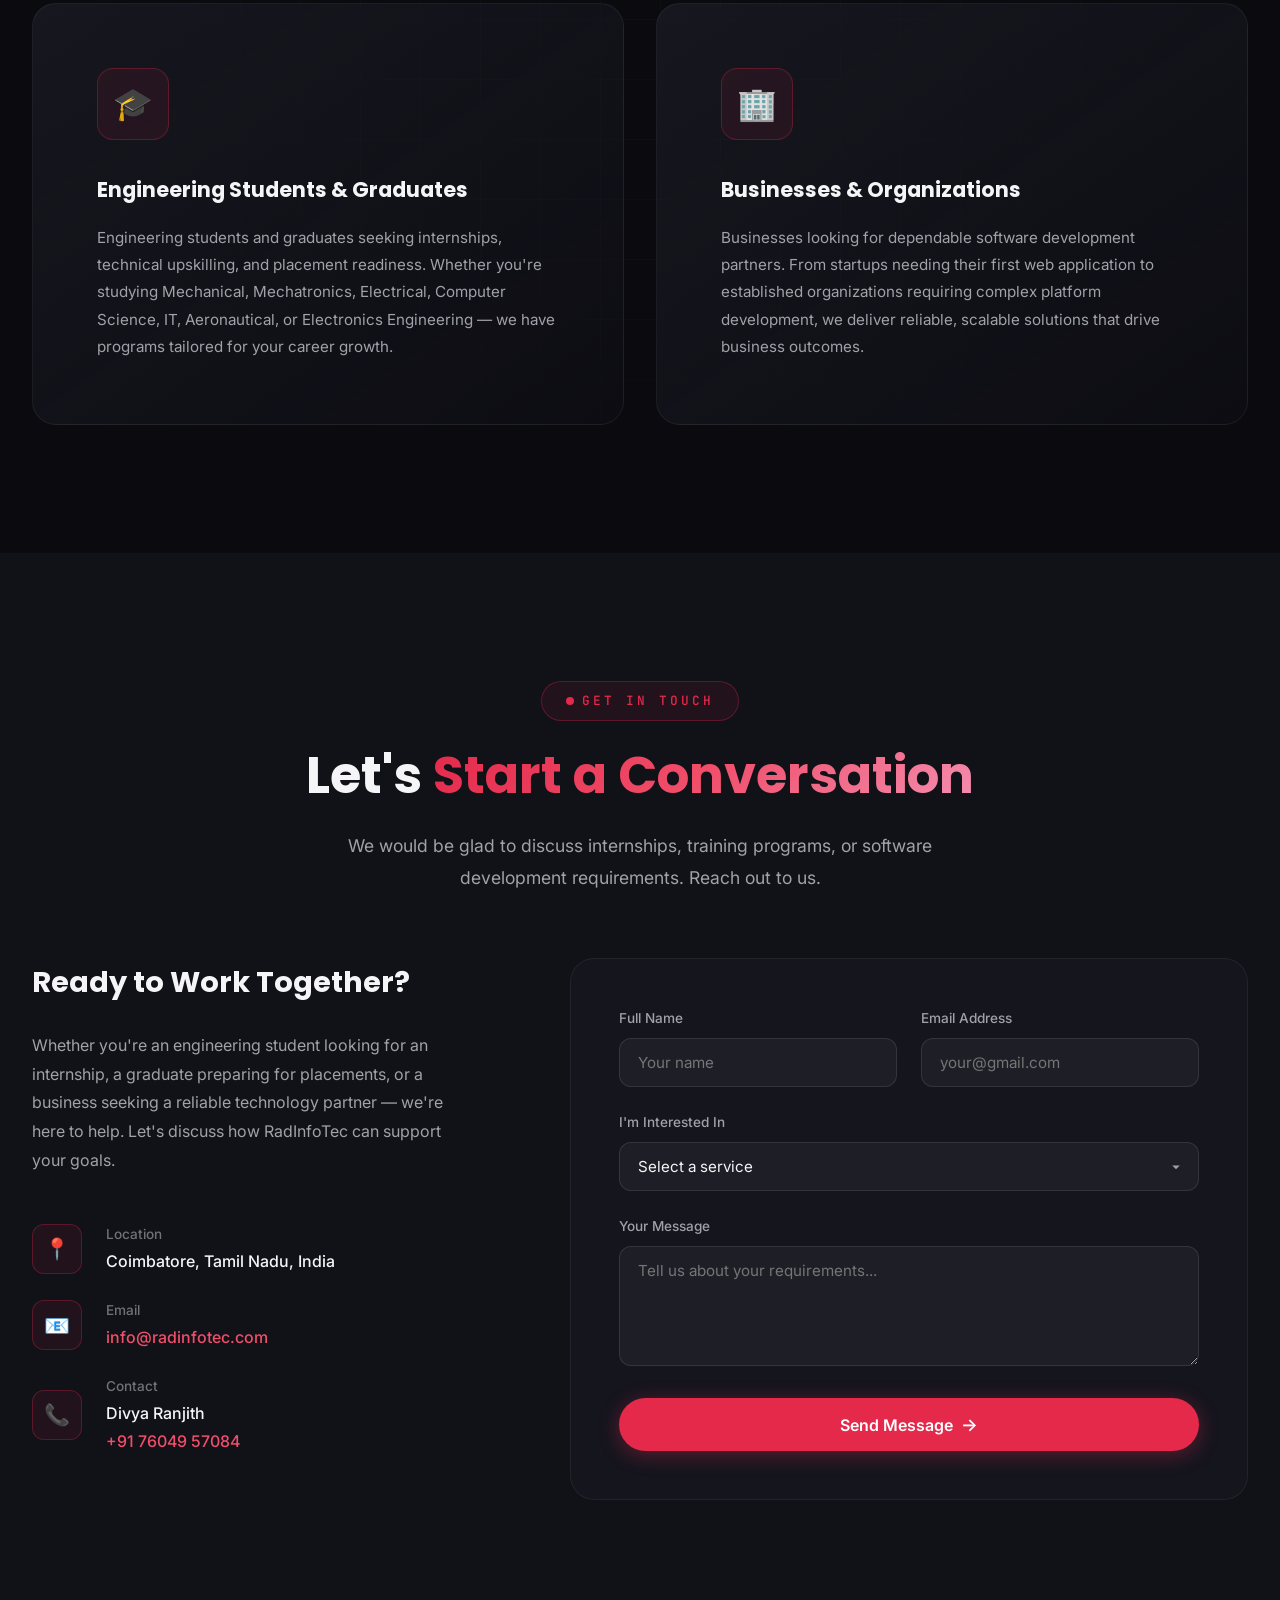
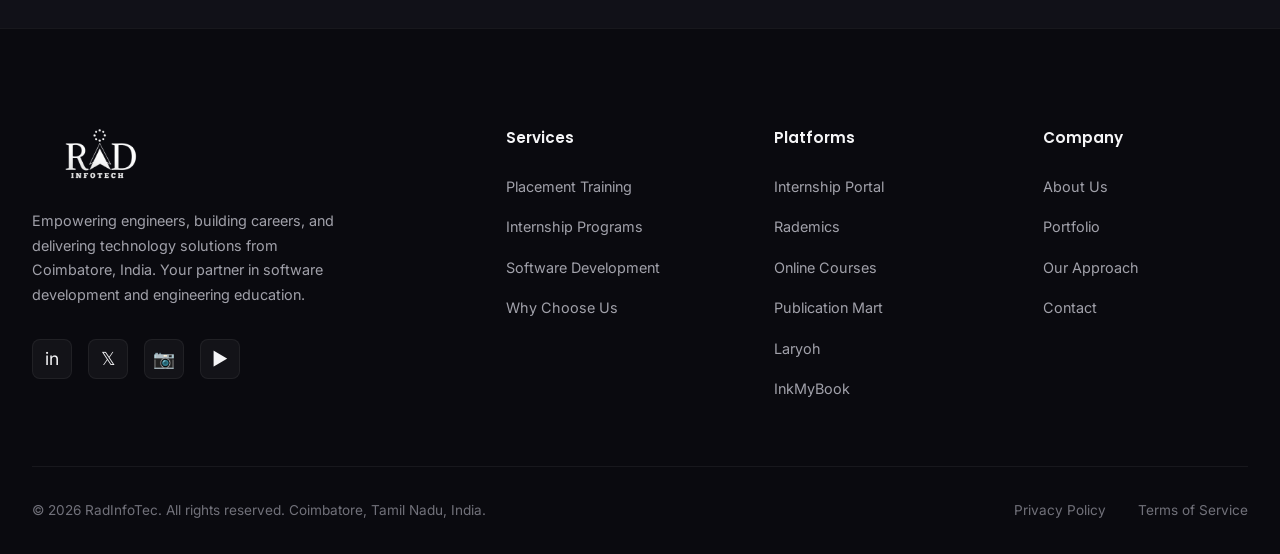
==== commit 37f94a2f: "Update second row of portfolio images and add cache bust" ====
--- a/index.html
+++ b/index.html
@@ -409,7 +409,7 @@
         <!-- 4. Publication Mart -->
         <div class="portfolio-card reveal delay-1" id="portfolio-pubmart">
           <div class="portfolio-preview">
-            <img src="assets/images/portfolio-rademics.png" alt="Publication Mart" loading="lazy">
+            <img src="assets/images/portfolio-publicationmart.png?v=2" alt="Publication Mart" loading="lazy">
             <div class="portfolio-overlay">
               <a href="https://publicationmart.com/" target="_blank" rel="noopener noreferrer" class="portfolio-visit">Visit Site →</a>
             </div>
@@ -429,7 +429,7 @@
         <!-- 5. Laryoh -->
         <div class="portfolio-card reveal delay-2" id="portfolio-laryoh">
           <div class="portfolio-preview">
-            <img src="assets/images/portfolio-laryoh.png" alt="Laryoh E-Commerce" loading="lazy">
+            <img src="assets/images/portfolio-laryoh.png?v=2" alt="Laryoh E-Commerce" loading="lazy">
             <div class="portfolio-overlay">
               <a href="https://laryoh.com/index" target="_blank" rel="noopener noreferrer" class="portfolio-visit">Visit Site →</a>
             </div>
@@ -449,7 +449,7 @@
         <!-- 6. InkMyBook -->
         <div class="portfolio-card reveal delay-3" id="portfolio-inkmybook">
           <div class="portfolio-preview">
-            <img src="assets/images/portfolio-inkmybook.png" alt="InkMyBook Freelancing Platform" loading="lazy">
+            <img src="assets/images/portfolio-inkmybook.png?v=2" alt="InkMyBook Freelancing Platform" loading="lazy">
             <div class="portfolio-overlay">
               <a href="https://www.inkmybook.com/" target="_blank" rel="noopener noreferrer" class="portfolio-visit">Visit Site →</a>
             </div>
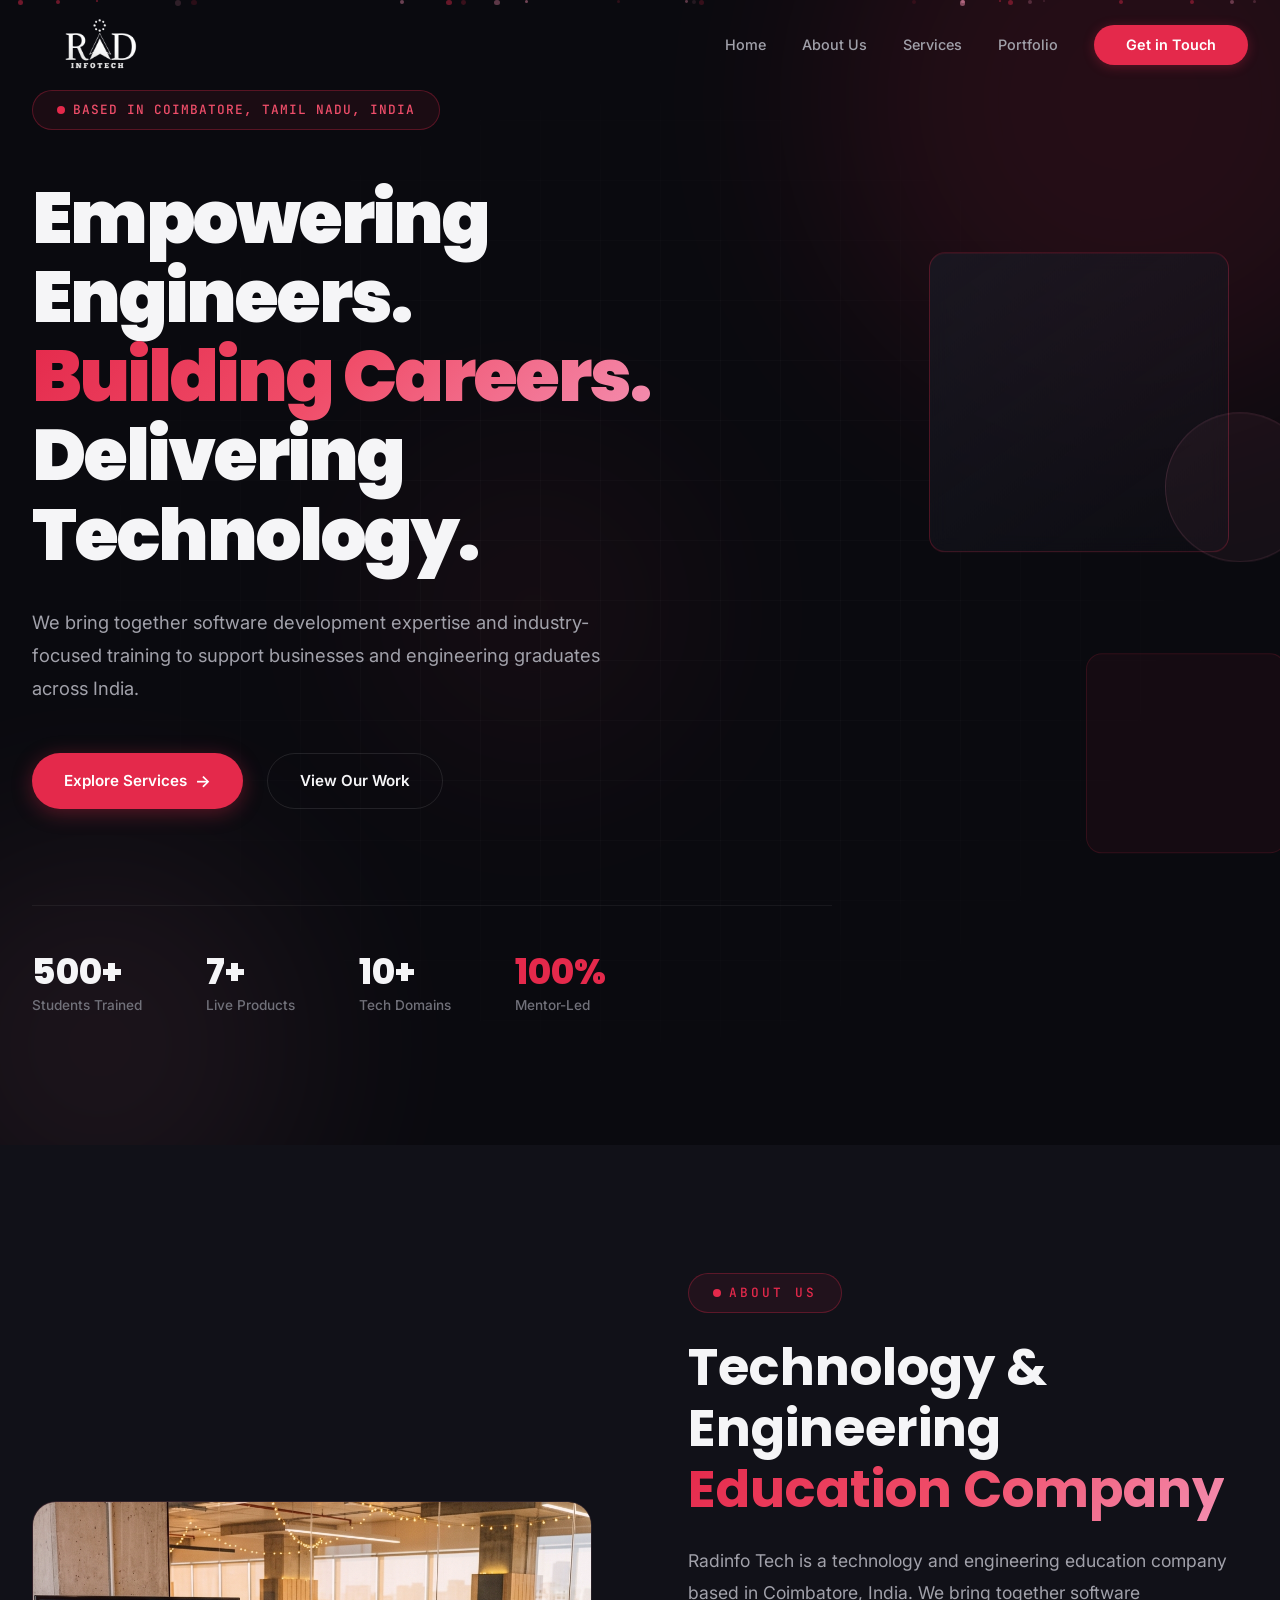
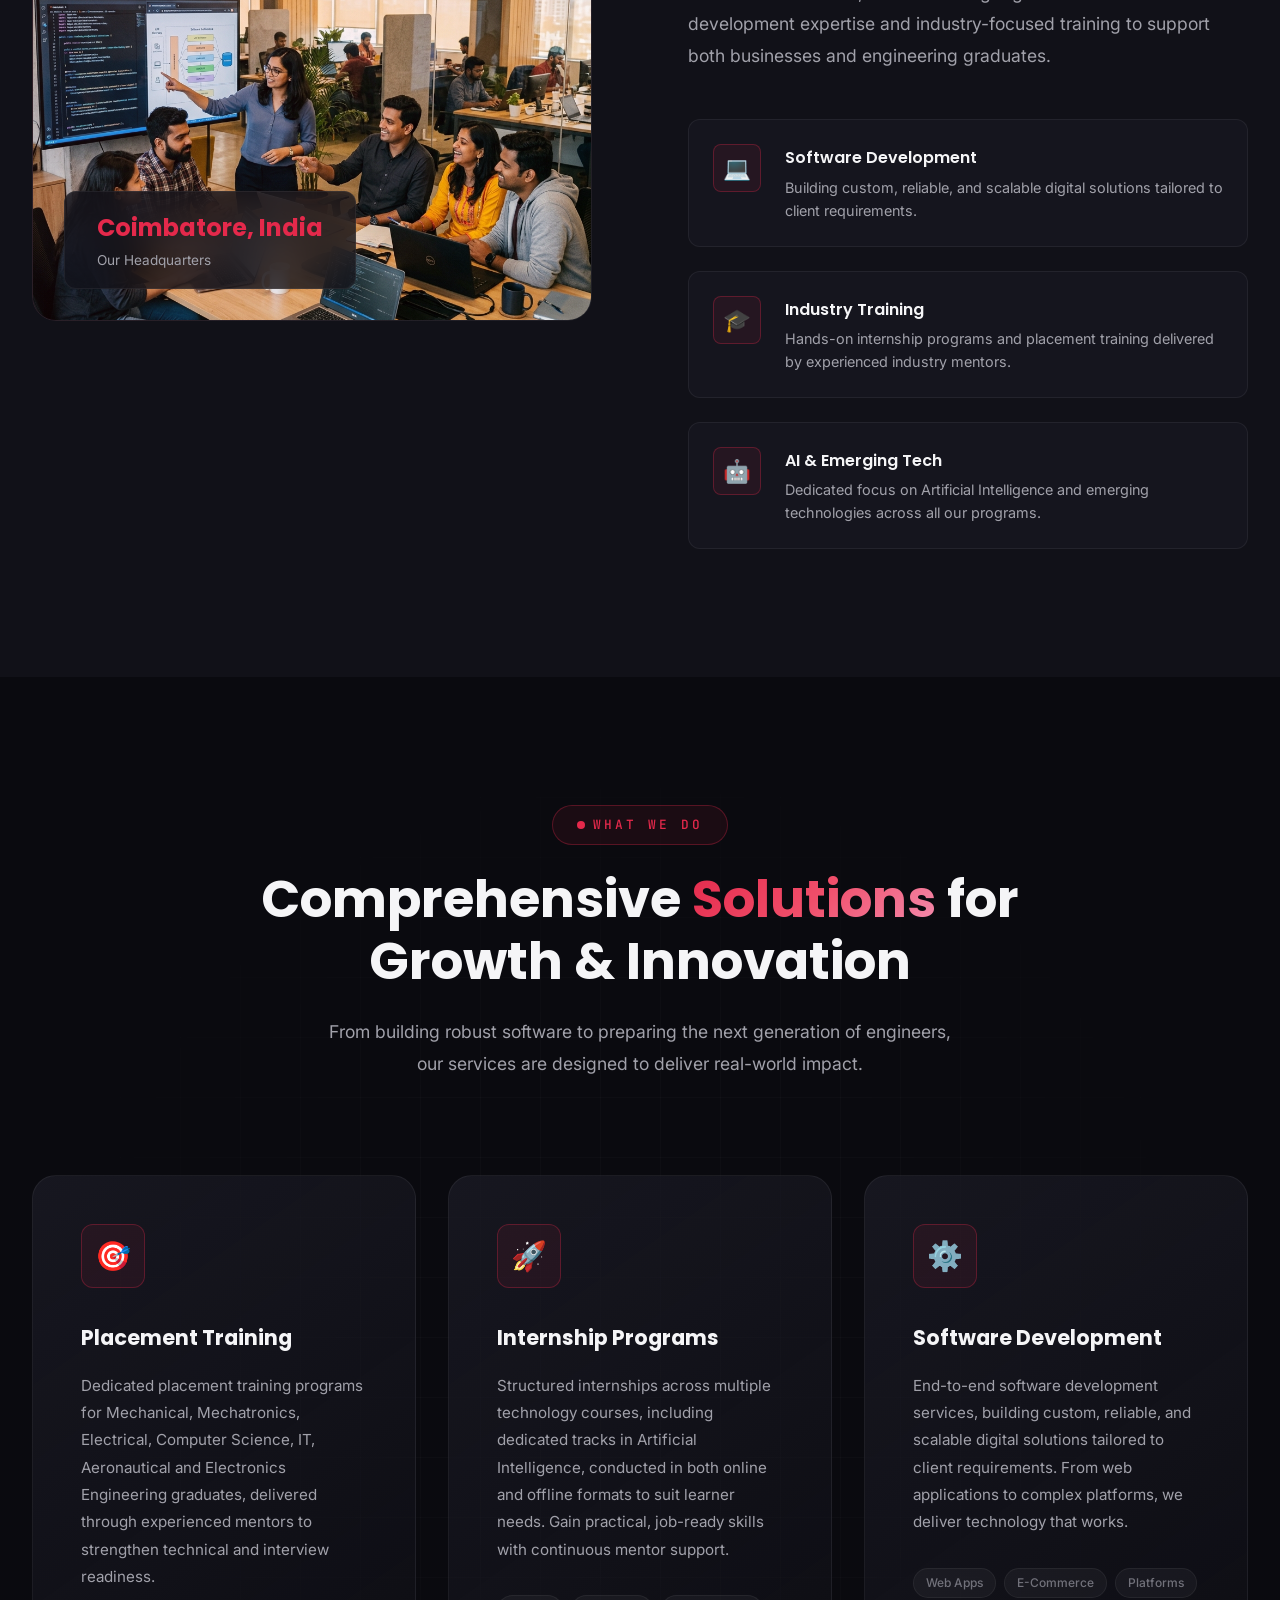
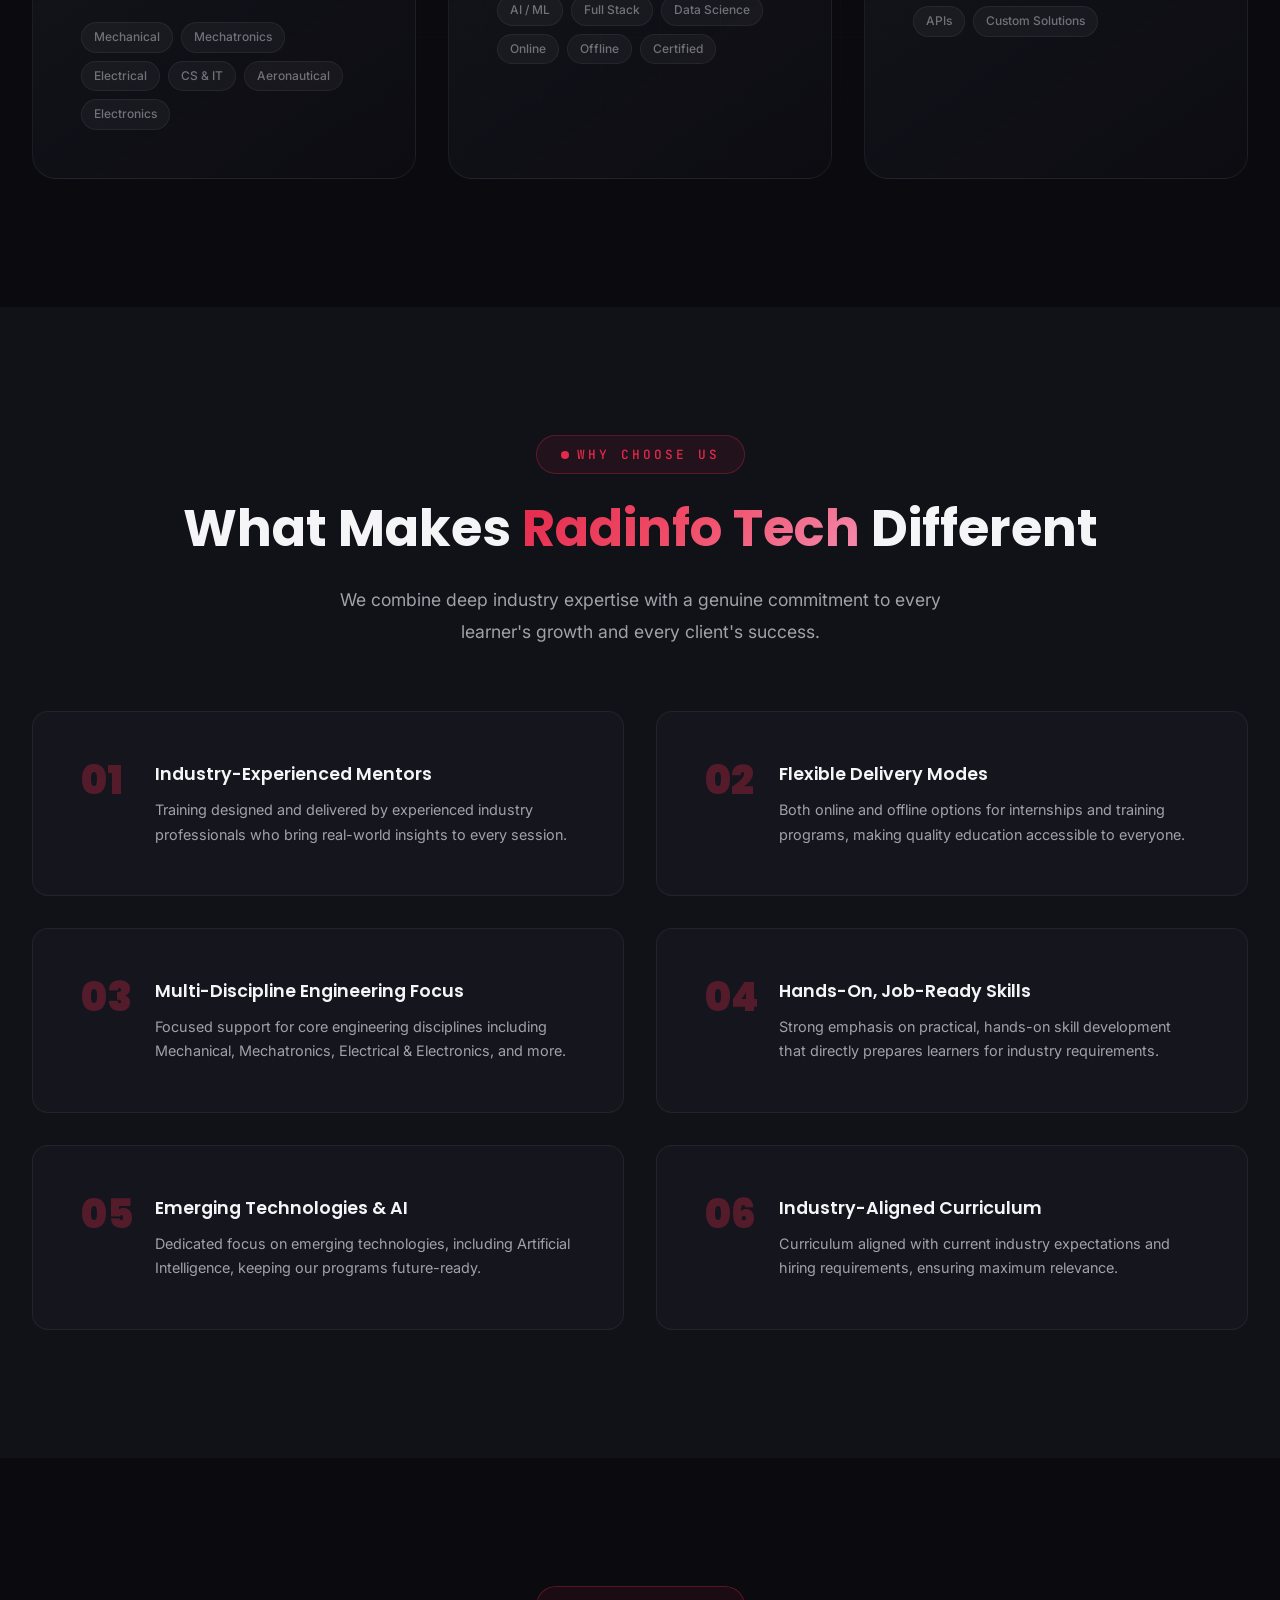
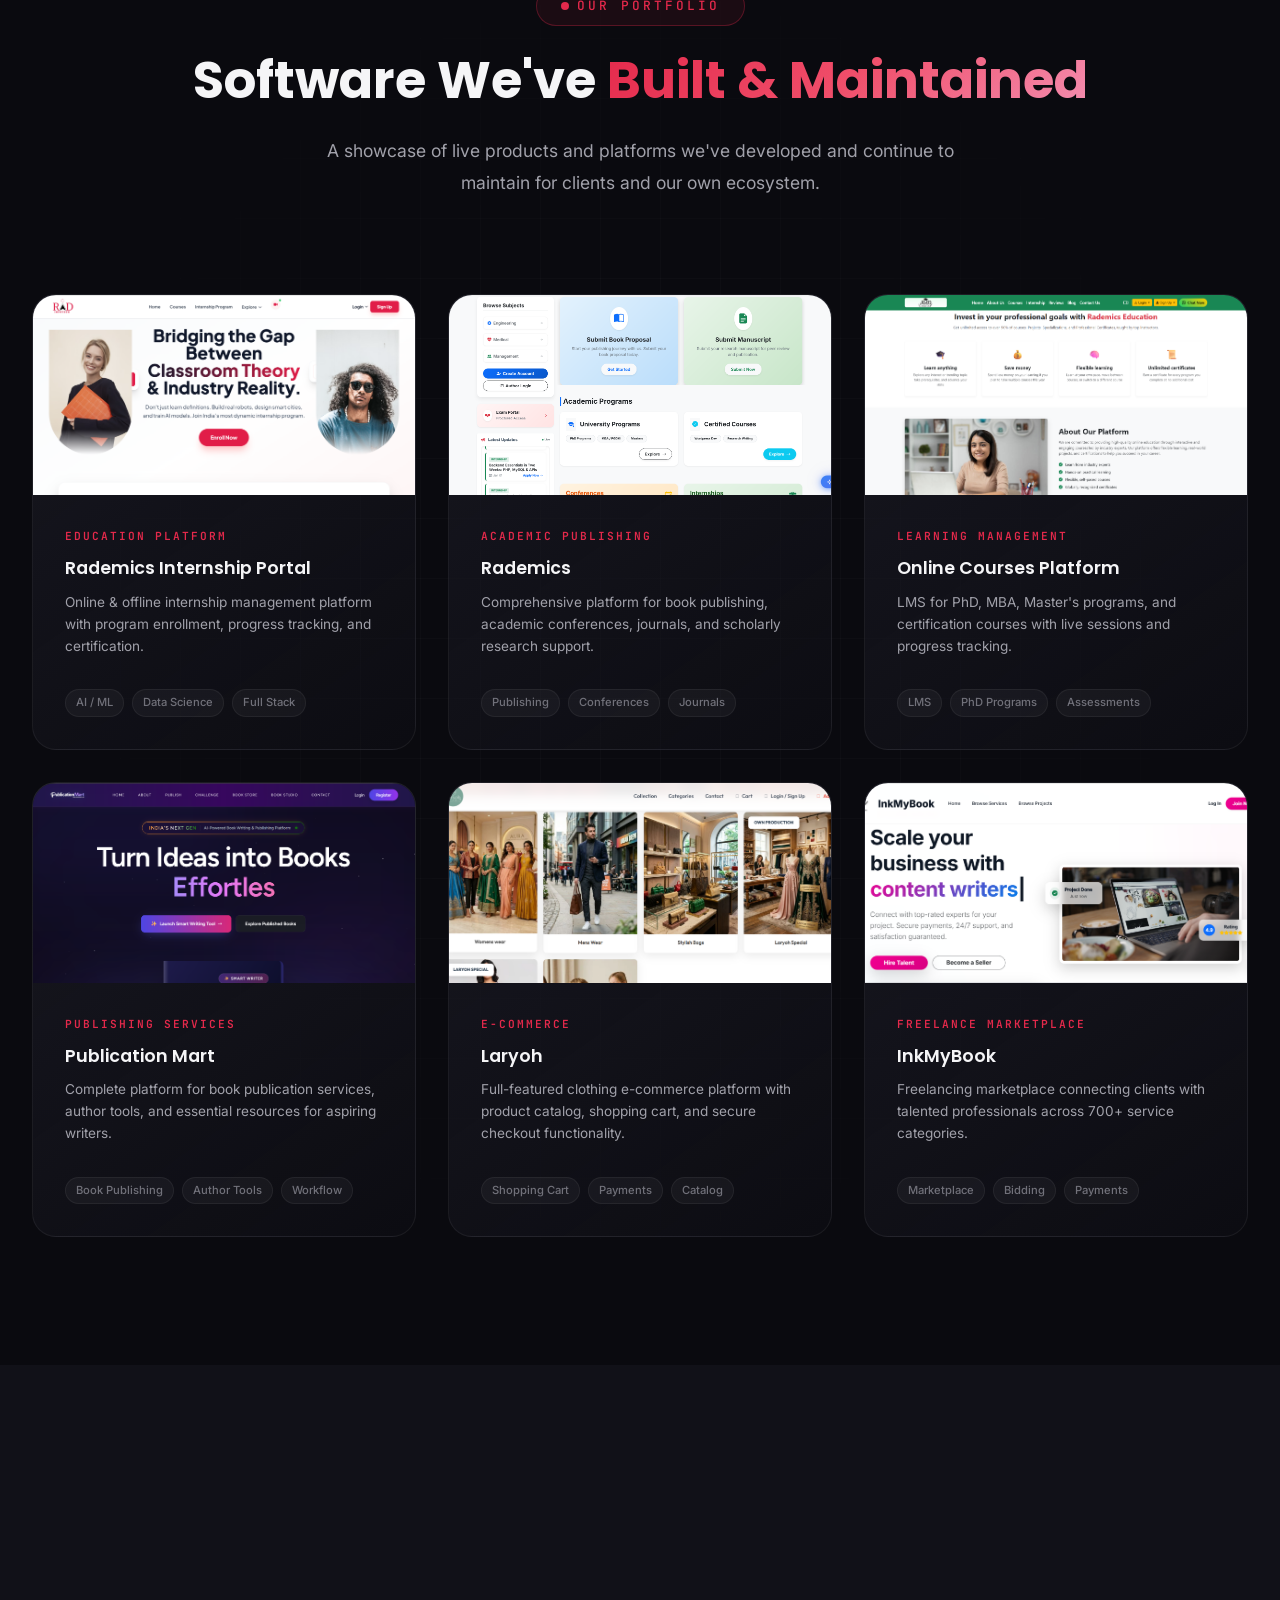
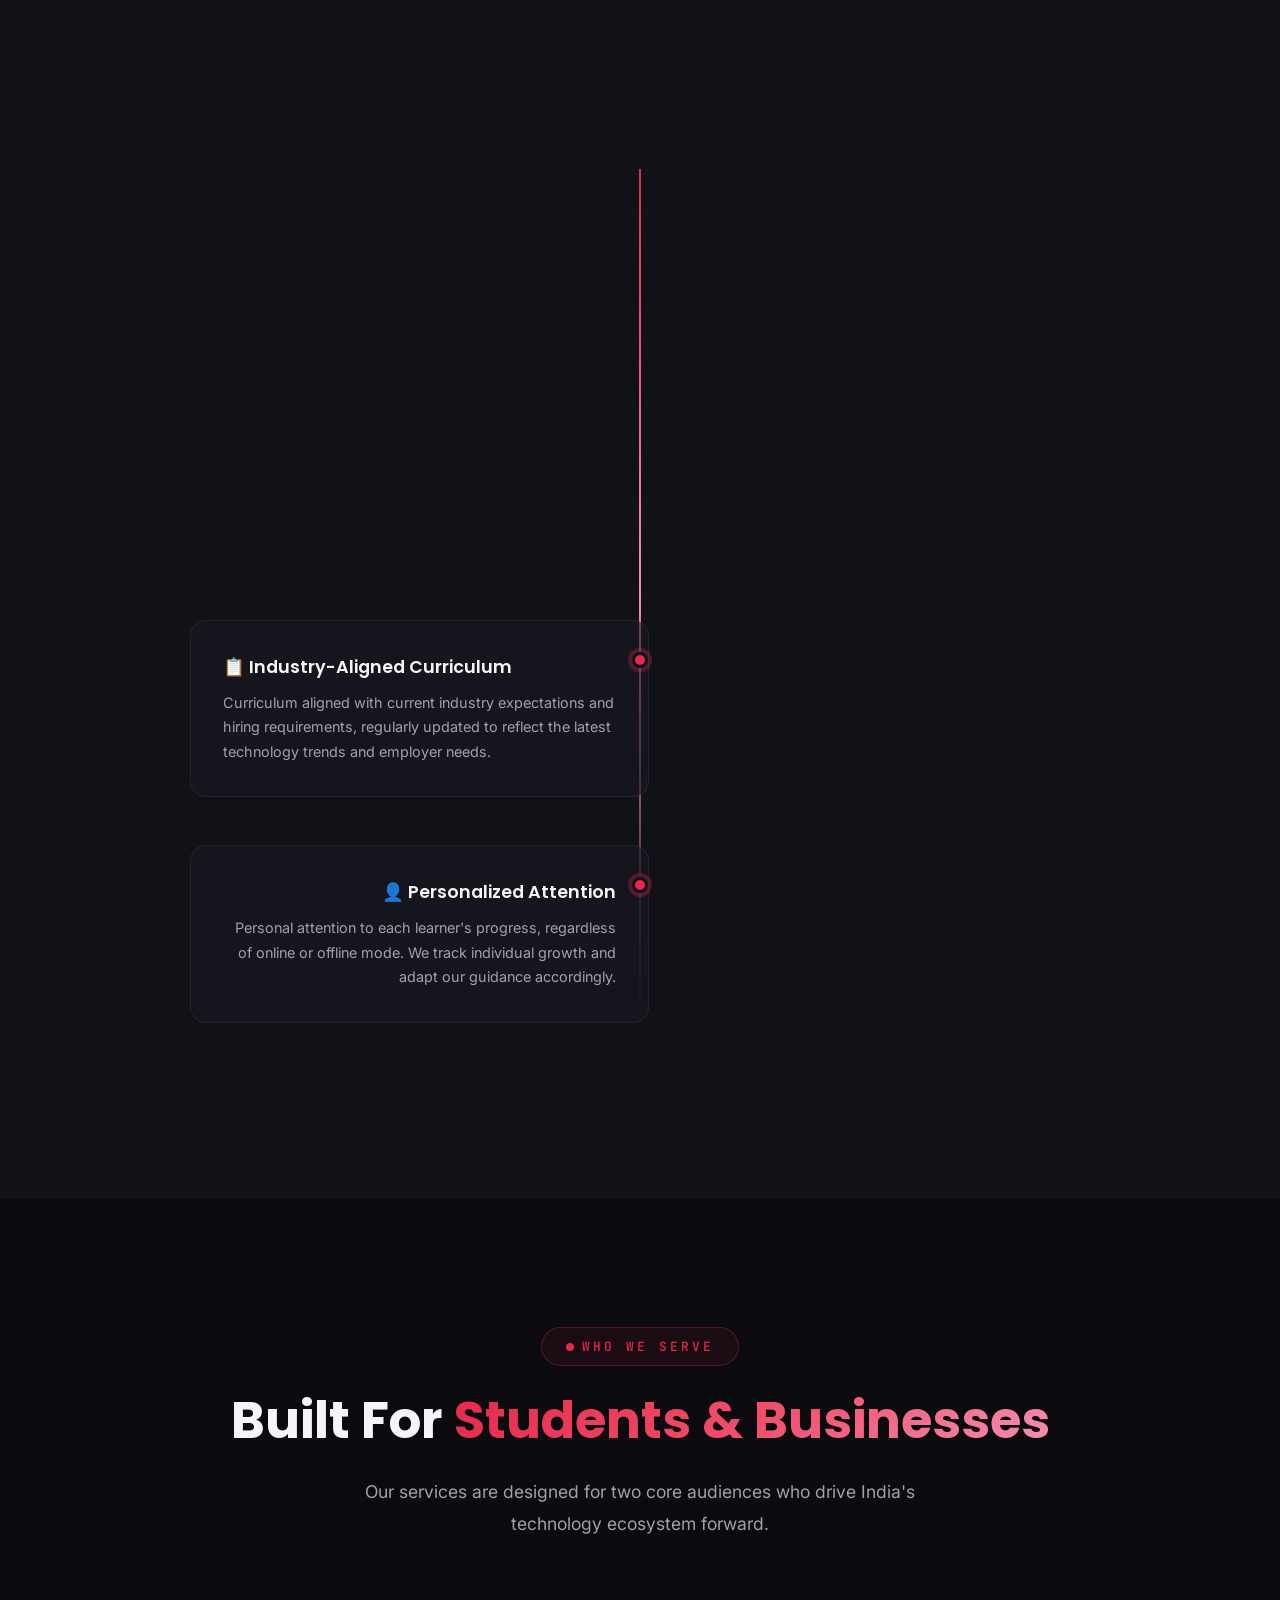
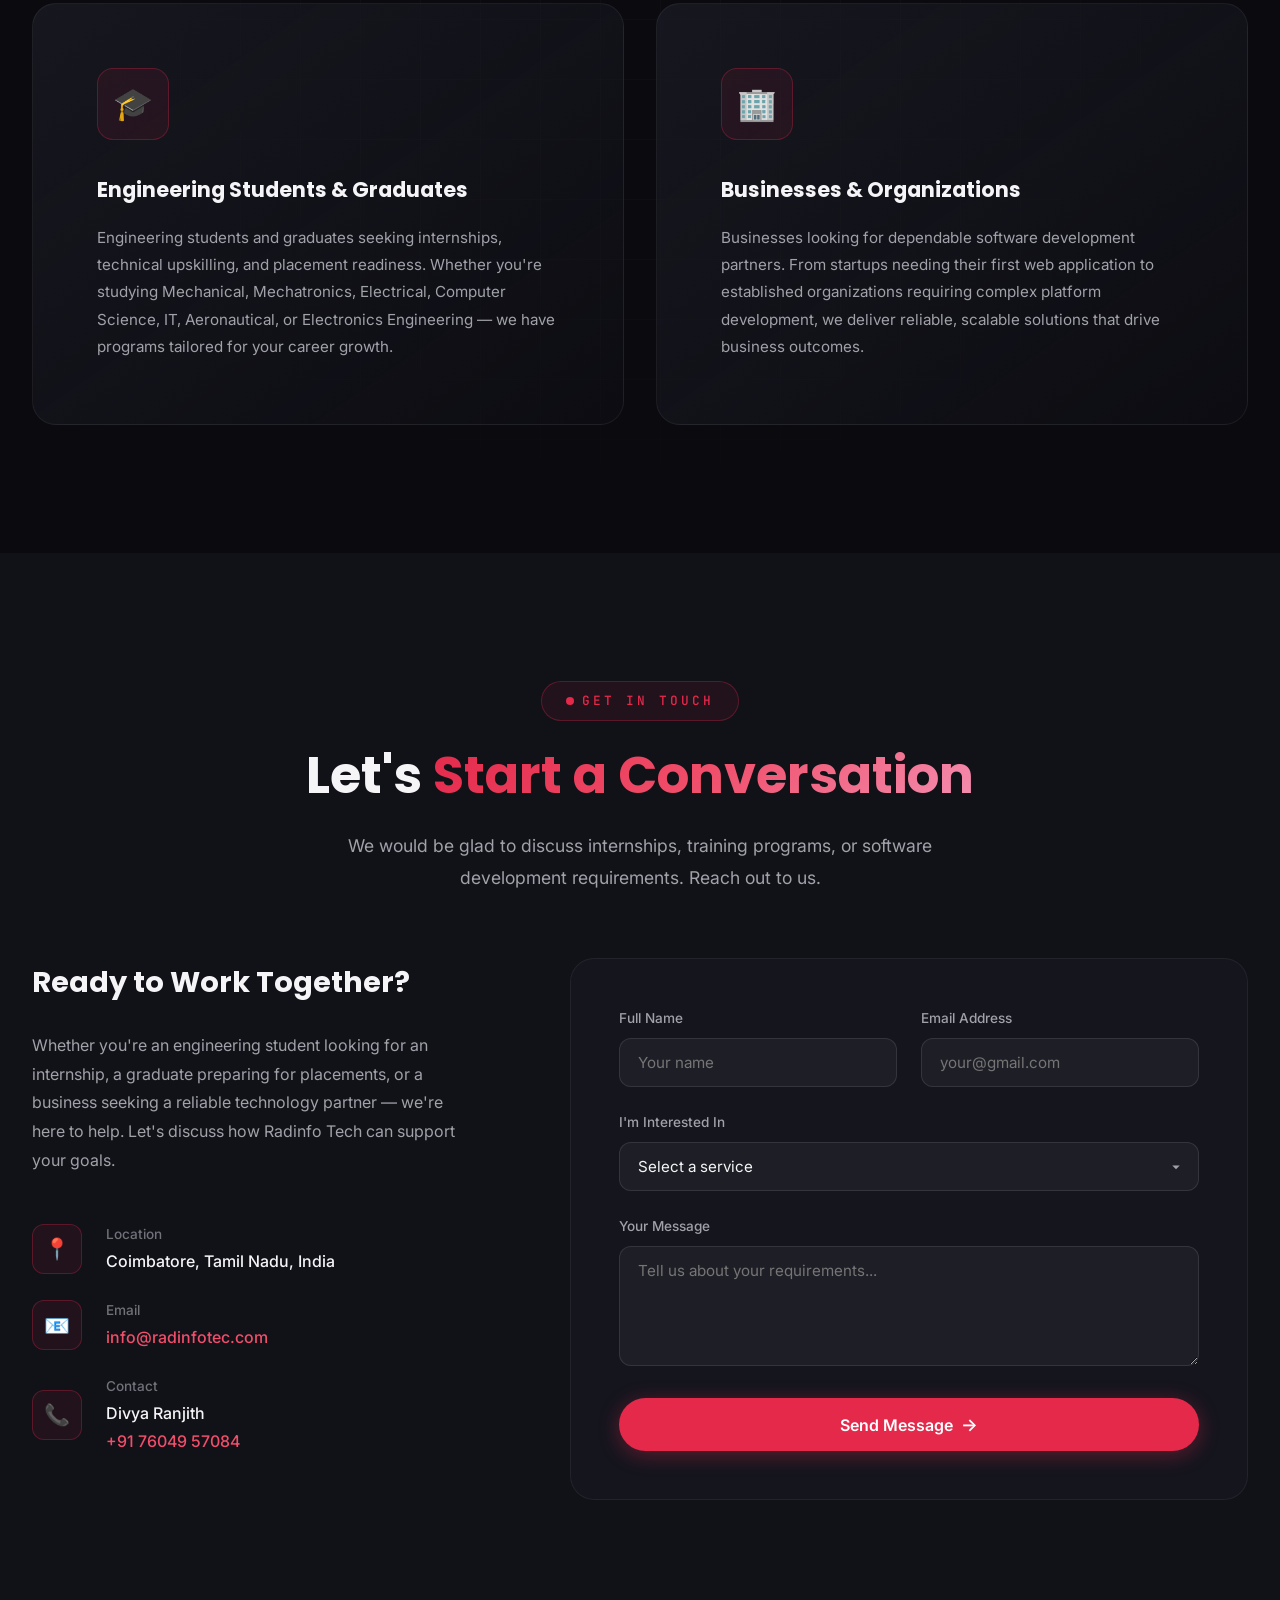
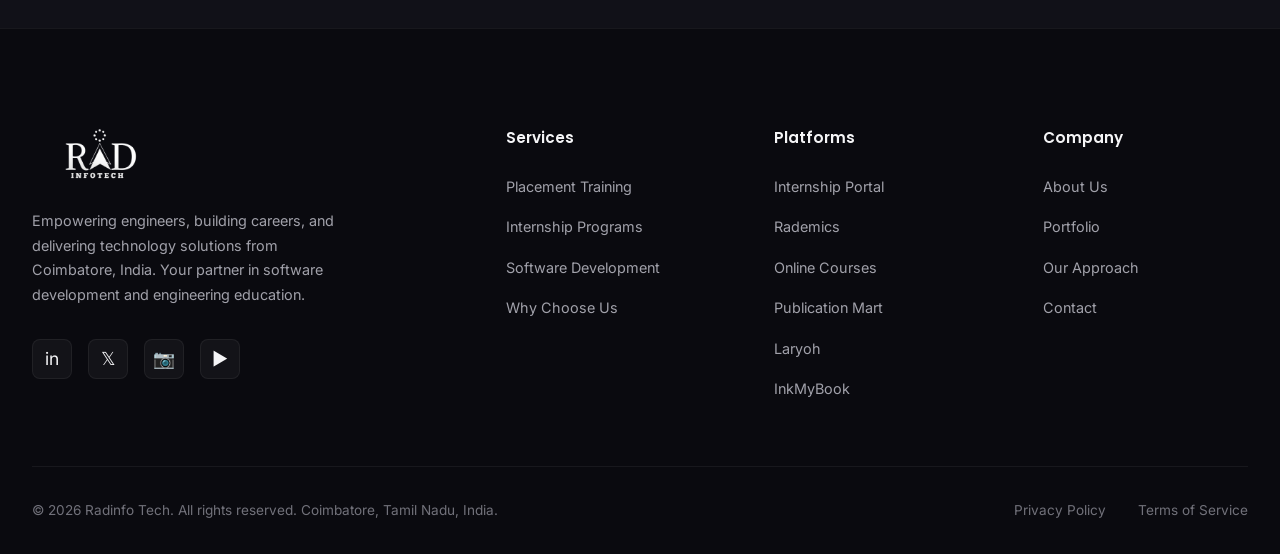
==== commit 2d6b7f05: "Update brand name from RadInfoTec to Radinfo Tech" ====
--- a/index.html
+++ b/index.html
@@ -3,25 +3,25 @@
 <head>
   <meta charset="UTF-8">
   <meta name="viewport" content="width=device-width, initial-scale=1.0">
-  <meta name="description" content="RadInfoTec is a technology company providing software development, AI solutions, internship programs, placement training, and digital transformation services for students and businesses.">
-  <meta name="keywords" content="RadInfoTec, software development, placement training, internship programs, Coimbatore, AI training, engineering education, technology company India">
-  <meta name="author" content="RadInfoTec">
+  <meta name="description" content="Radinfo Tech is a technology company providing software development, AI solutions, internship programs, placement training, and digital transformation services for students and businesses.">
+  <meta name="keywords" content="Radinfo Tech, software development, placement training, internship programs, Coimbatore, AI training, engineering education, technology company India">
+  <meta name="author" content="Radinfo Tech">
   <meta name="robots" content="index, follow">
   
   <!-- Open Graph -->
-  <meta property="og:title" content="RadInfoTec | Software Development, Internship Programs, Placement Training & AI Solutions">
-  <meta property="og:description" content="RadInfoTec is a technology company providing software development, AI solutions, internship programs, placement training, and digital transformation services for students and businesses.">
+  <meta property="og:title" content="Radinfo Tech | Software Development, Internship Programs, Placement Training & AI Solutions">
+  <meta property="og:description" content="Radinfo Tech is a technology company providing software development, AI solutions, internship programs, placement training, and digital transformation services for students and businesses.">
   <meta property="og:type" content="website">
   <meta property="og:url" content="https://radinfotec.com/">
   <meta property="og:image" content="https://radinfotec.com/assets/images/logo.png">
   
-  <title>RadInfoTec | Software Development, Internship Programs, Placement Training & AI Solutions</title>
+  <title>Radinfo Tech | Software Development, Internship Programs, Placement Training & AI Solutions</title>
   
   <script type="application/ld+json">
   {
     "@context": "https://schema.org",
     "@type": "Organization",
-    "name": "RadInfoTec",
+    "name": "Radinfo Tech",
     "url": "https://radinfotec.com",
     "logo": "https://radinfotec.com/assets/images/logo-white.png",
     "description": "Technology company specializing in software development, AI, internships, and placement training."
@@ -37,7 +37,7 @@
   <!-- Page Loader -->
   <div class="page-loader" id="page-loader">
     <div class="loader-content">
-      <img src="assets/images/logo-white.png" alt="RadInfoTec" class="loader-logo">
+      <img src="assets/images/logo-white.png" alt="Radinfo Tech" class="loader-logo">
       <div class="loader-bar">
         <div class="loader-bar-inner"></div>
       </div>
@@ -54,7 +54,7 @@
   <nav class="navbar" id="navbar">
     <div class="nav-inner">
       <a href="/" class="nav-logo" id="nav-logo">
-        <img src="assets/images/logo-white.png" alt="RadInfoTec Logo">
+        <img src="assets/images/logo-white.png" alt="Radinfo Tech Logo">
       </a>
       
       <div class="nav-links" id="nav-links">
@@ -153,7 +153,7 @@
     <div class="container">
       <div class="about-grid">
         <div class="about-image-wrapper reveal-left">
-          <img src="assets/images/about-team.png" alt="RadInfoTec Team" class="about-image">
+          <img src="assets/images/about-team.png" alt="Radinfo Tech Team" class="about-image">
           <div class="about-image-overlay"></div>
           <div class="about-image-badge">
             <div class="badge-title">Coimbatore, India</div>
@@ -167,7 +167,7 @@
             Technology & Engineering <span class="highlight">Education Company</span>
           </h2>
           <p class="section-subtitle">
-            RadInfoTec is a technology and engineering education company based in Coimbatore, India. We bring together software development expertise and industry-focused training to support both businesses and engineering graduates.
+            Radinfo Tech is a technology and engineering education company based in Coimbatore, India. We bring together software development expertise and industry-focused training to support both businesses and engineering graduates.
           </p>
           
           <div class="about-features">
@@ -272,7 +272,7 @@
       <div class="text-center">
         <span class="section-label reveal">Why Choose Us</span>
         <h2 class="section-title reveal delay-1">
-          What Makes <span class="highlight">RadInfoTec</span> Different
+          What Makes <span class="highlight">Radinfo Tech</span> Different
         </h2>
         <p class="section-subtitle mx-auto reveal delay-2">
           We combine deep industry expertise with a genuine commitment to every learner's growth and every client's success.
@@ -573,7 +573,7 @@
         <div class="contact-info reveal-left">
           <h3>Ready to Work Together?</h3>
           <p>
-            Whether you're an engineering student looking for an internship, a graduate preparing for placements, or a business seeking a reliable technology partner — we're here to help. Let's discuss how RadInfoTec can support your goals.
+            Whether you're an engineering student looking for an internship, a graduate preparing for placements, or a business seeking a reliable technology partner — we're here to help. Let's discuss how Radinfo Tech can support your goals.
           </p>
           
           <div class="contact-details">
@@ -649,7 +649,7 @@
       <div class="footer-grid">
         <div class="footer-brand">
           <a href="/" class="nav-logo">
-            <img src="assets/images/logo-white.png" alt="RadInfoTec Logo">
+            <img src="assets/images/logo-white.png" alt="Radinfo Tech Logo">
           </a>
           <p>
             Empowering engineers, building careers, and delivering technology solutions from Coimbatore, India. Your partner in software development and engineering education.
@@ -696,7 +696,7 @@
       </div>
       
       <div class="footer-bottom">
-        <p>&copy; <span id="current-year">2026</span> RadInfoTec. All rights reserved. Coimbatore, Tamil Nadu, India.</p>
+        <p>&copy; <span id="current-year">2026</span> Radinfo Tech. All rights reserved. Coimbatore, Tamil Nadu, India.</p>
         <div class="footer-bottom-links">
           <a href="#">Privacy Policy</a>
           <a href="#">Terms of Service</a>
